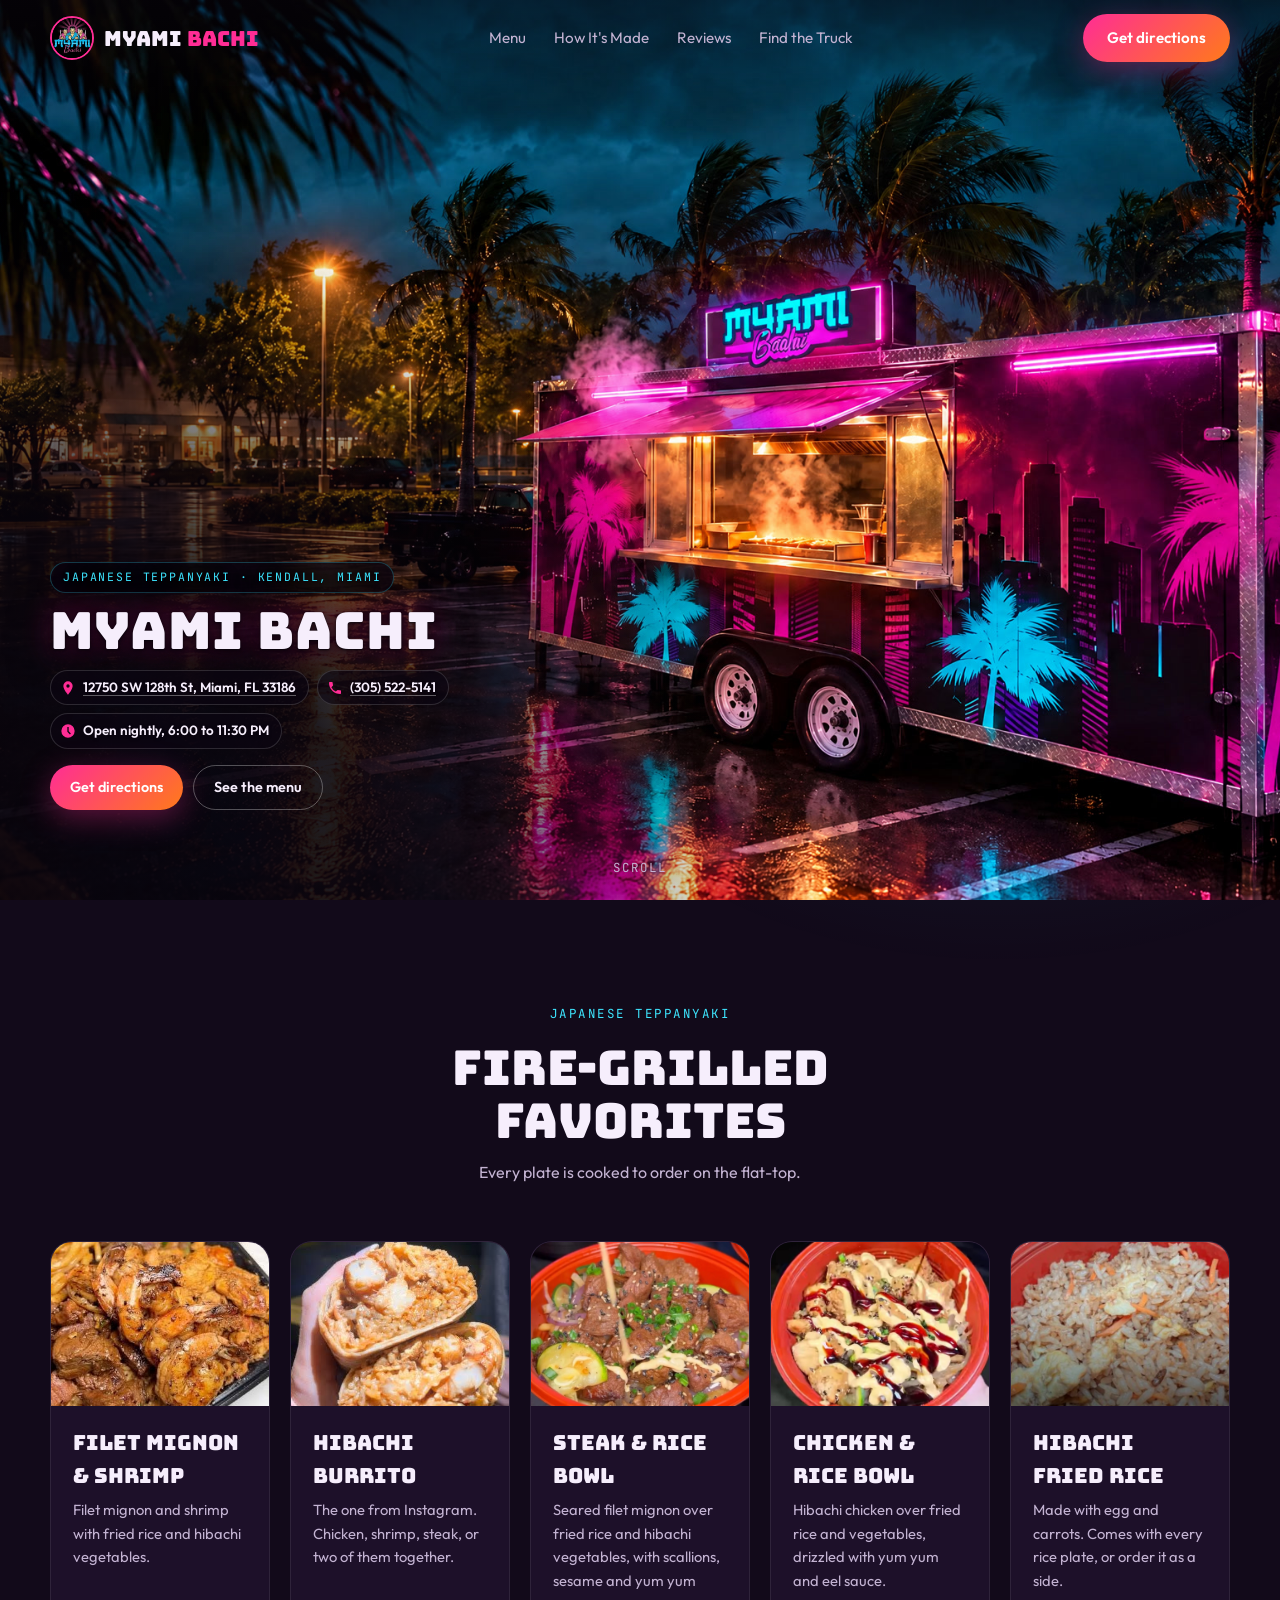
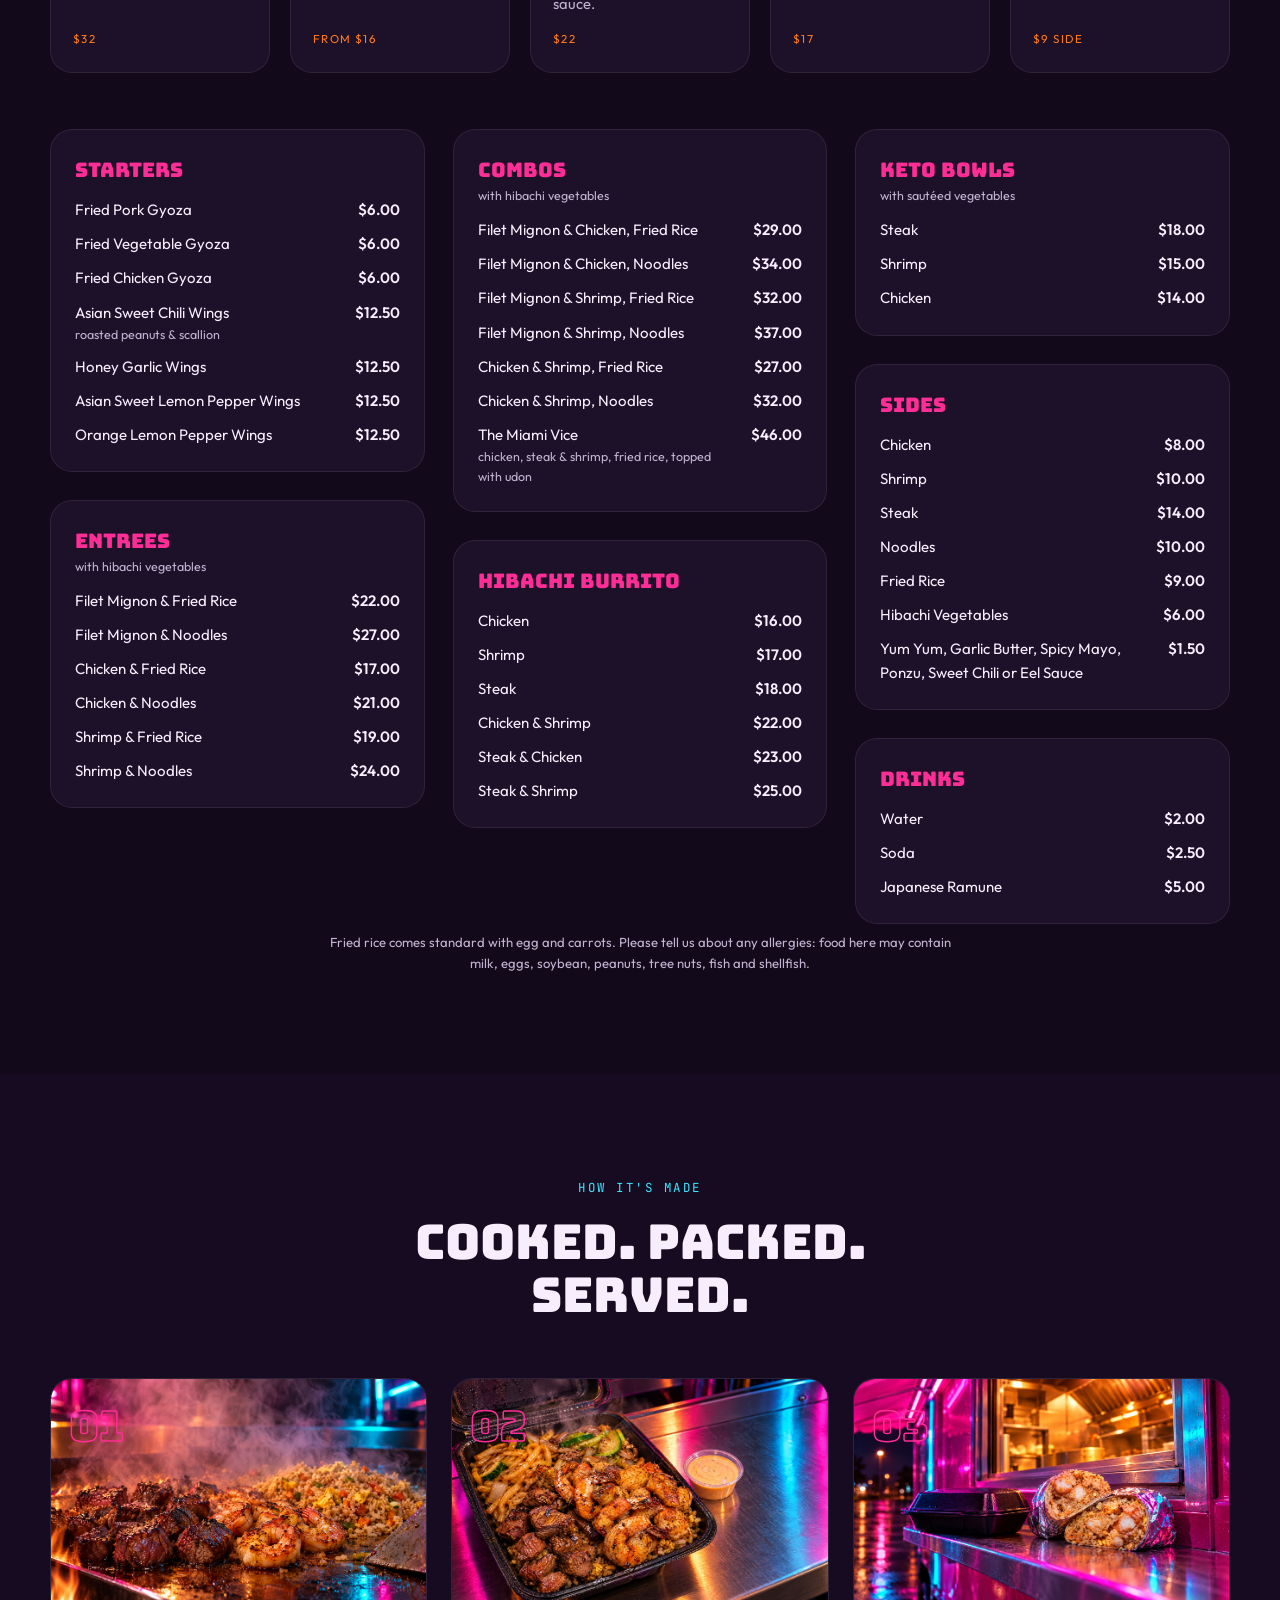
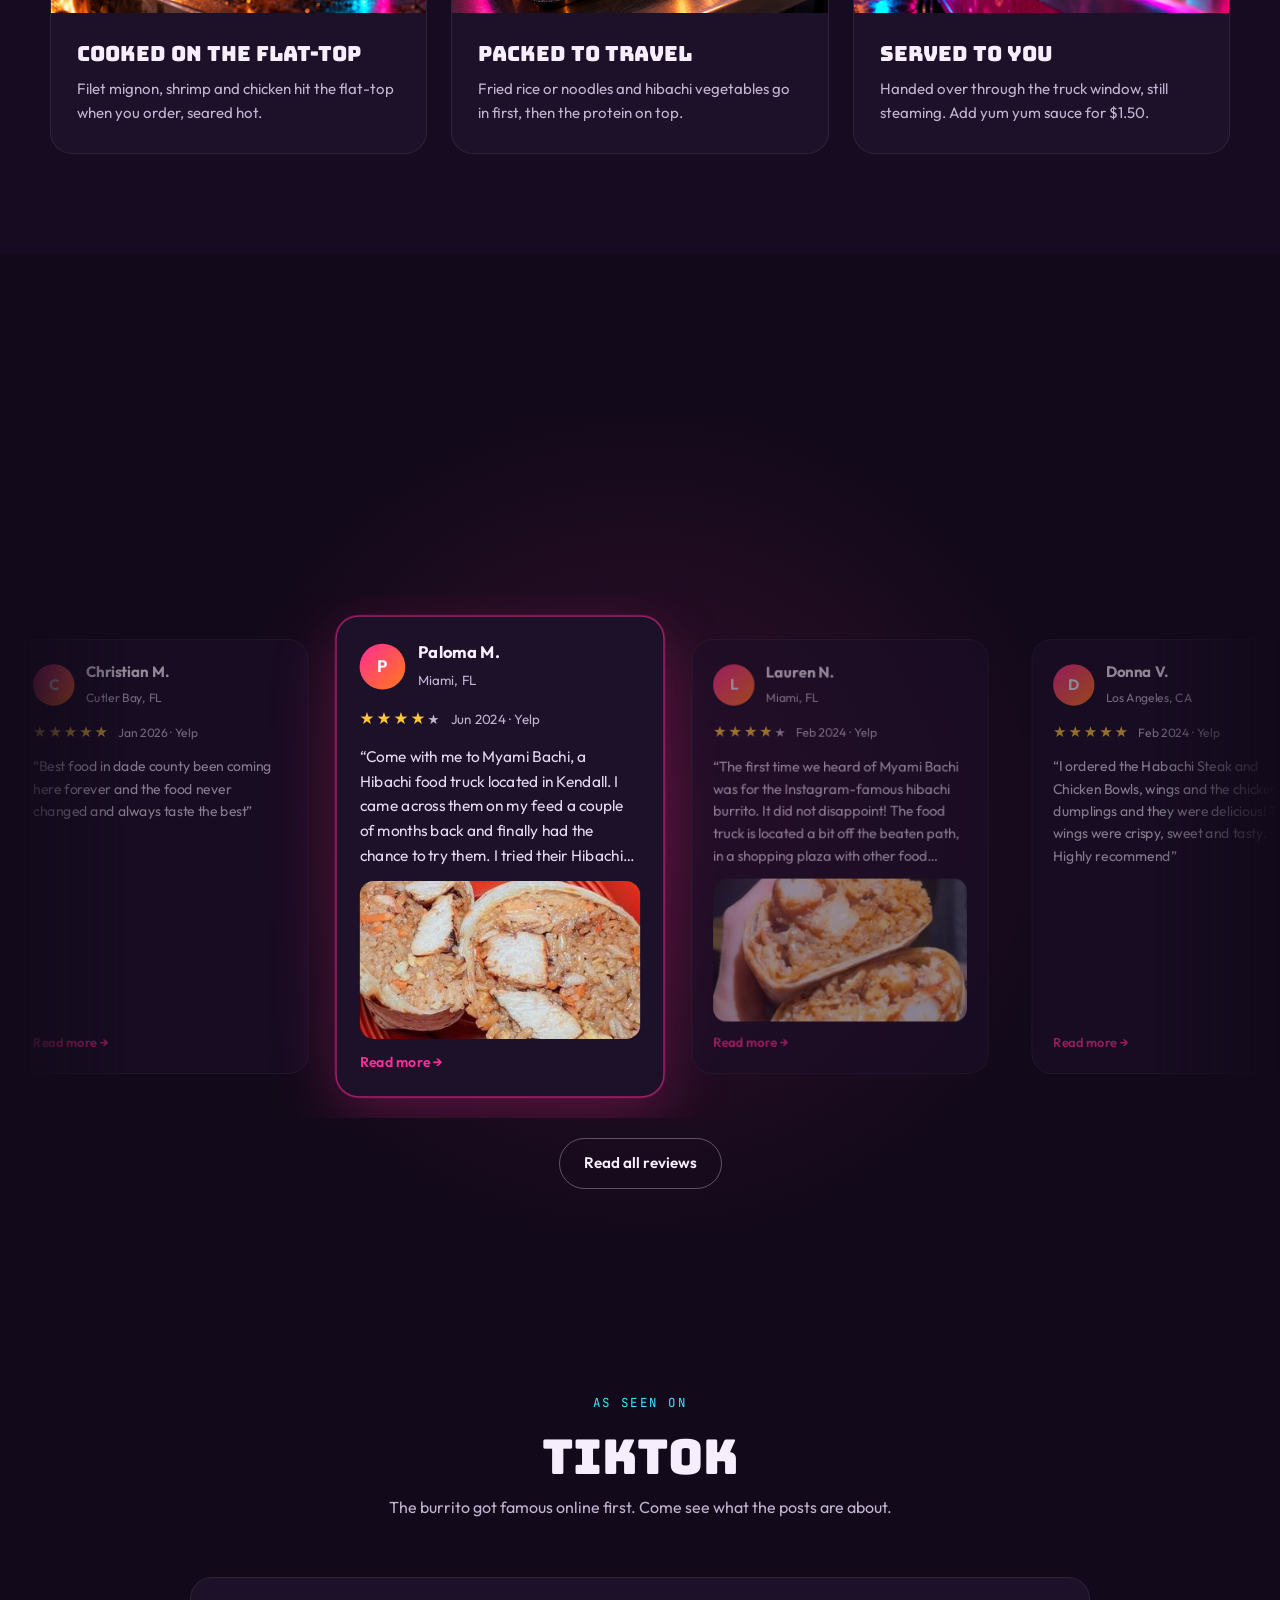
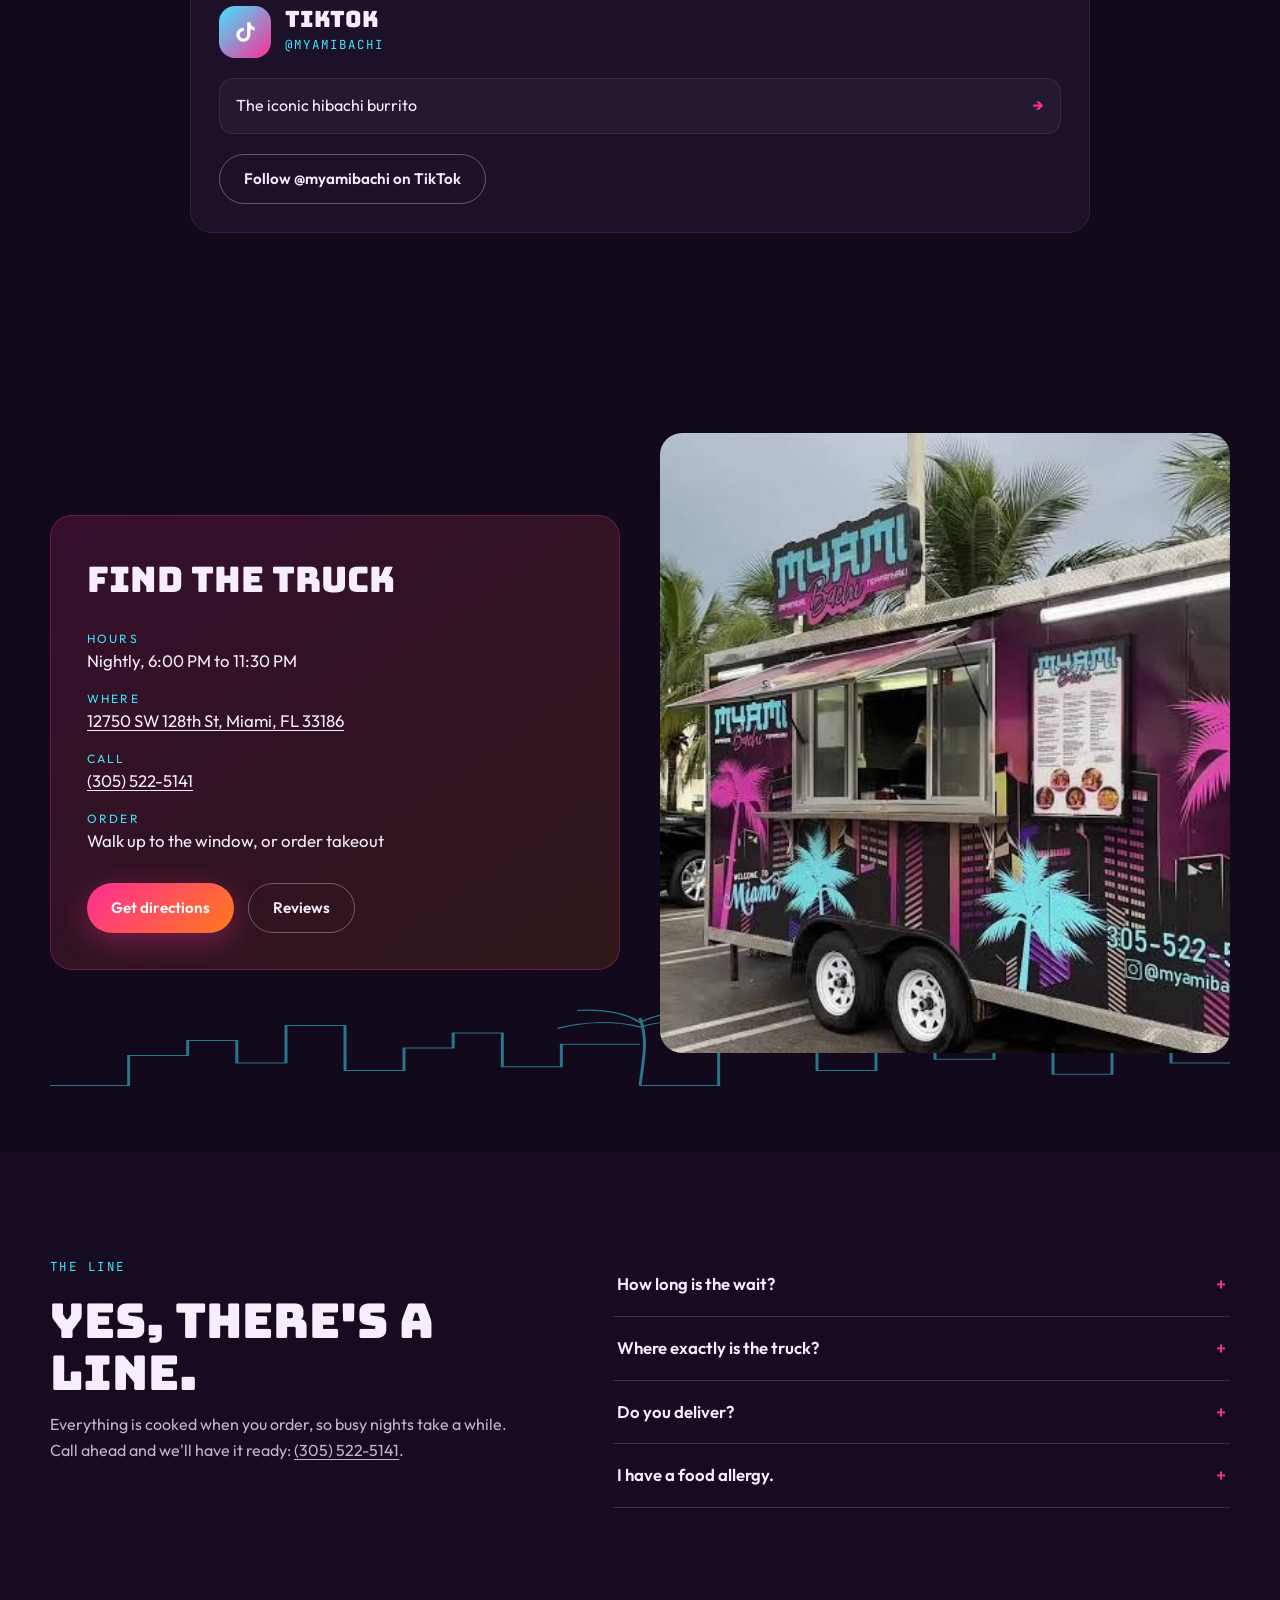
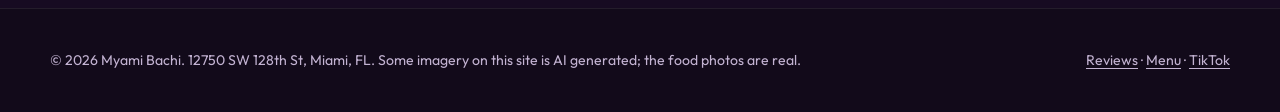
==== index.html @ 0a6feffd "Shrink and tuck the hero text so the video shows Desktop: smaller name, contact pills and buttons in" ====
<!DOCTYPE html>
<html lang="en">
<head>
  <meta charset="UTF-8">
  <meta name="viewport" content="width=device-width, initial-scale=1.0">
  <title>Myami Bachi (Myamibachi) | Hibachi Food Truck, Miami</title>
  <meta name="description" content="Myami Bachi (Myamibachi): Japanese teppanyaki food truck at 12750 SW 128th St, Miami. Fire-grilled hibachi steak, shrimp, chicken, fried rice and hibachi burritos from a Miami food truck.">
  <link rel="icon" href="assets/img/logo.png">
  <meta name="theme-color" content="#120a1a">
  <!-- DEPLOY STEP: patch og:url and og:image with the live absolute URL -->
  <meta property="og:title" content="Myami Bachi | Hibachi food truck in Kendall, Miami">
  <meta property="og:description" content="Filet mignon, shrimp and the hibachi burrito. 12750 SW 128th St, Miami. Open nightly, 6 to 11:30.">
  <meta property="og:url" content="">
  <meta property="og:image" content="">
  <link rel="preconnect" href="https://fonts.googleapis.com">
  <link rel="preconnect" href="https://fonts.gstatic.com" crossorigin>
  <link href="https://fonts.googleapis.com/css2?family=Bungee&family=Pacifico&family=Outfit:wght@400;600&family=JetBrains+Mono:wght@500&display=swap" rel="stylesheet">
  <link rel="stylesheet" href="css/styles.css">
</head>
<body>
  <div class="env" aria-hidden="true"></div>

  <nav class="nav" aria-label="Main">
    <div class="wrap">
      <a href="index.html" class="brand"><img src="assets/img/logo.png" alt="Myami Bachi logo"><span>Myami <b>Bachi</b></span></a>
      <ul class="nav-links">
        <li><a href="#menu">Menu</a></li>
        <li><a href="#process">How It's Made</a></li>
        <li><a href="#reviews">Reviews</a></li>
        <li><a href="#visit">Find the Truck</a></li>
      </ul>
      <a href="https://www.google.com/maps/dir/?api=1&amp;destination=12750+SW+128th+St+Miami+FL+33186" target="_blank" rel="noopener" class="btn btn-hot">Get directions</a>
      <button class="menu-toggle" aria-label="Open menu">&#9776;</button>
    </div>
  </nav>

  <a class="skip" href="#main">Skip to content</a>

  <!-- HERO: the Higgsfield film loops behind the headline (assets/video/hero-loop.mp4). -->
  <header class="hero-video" id="top" aria-label="Myami Bachi">
    <video class="hero-bg" id="heroVideo" autoplay muted loop playsinline preload="auto"
           poster="assets/img/hero-poster.jpg" aria-hidden="true" tabindex="-1">
      <source src="assets/video/hero-loop.mp4" type="video/mp4">
    </video>
    <div class="hero-shade" aria-hidden="true"></div>
    <div class="hero-copy wrap">
      <p class="kicker mono">Japanese teppanyaki &middot; Kendall, Miami</p>
      <h1>MYAMI BACHI</h1>
      <ul class="hero-info">
        <li>
          <svg viewBox="0 0 24 24" aria-hidden="true"><path d="M12 2a7 7 0 0 0-7 7c0 5.2 7 13 7 13s7-7.8 7-13a7 7 0 0 0-7-7zm0 9.5A2.5 2.5 0 1 1 12 6.5a2.5 2.5 0 0 1 0 5z" fill="currentColor"/></svg>
          <a href="https://www.google.com/maps/search/?api=1&amp;query=12750+SW+128th+St+Miami+FL+33186" target="_blank" rel="noopener">12750 SW 128th St, Miami, FL 33186</a>
        </li>
        <li>
          <svg viewBox="0 0 24 24" aria-hidden="true"><path d="M6.6 10.8a15.1 15.1 0 0 0 6.6 6.6l2.2-2.2a1 1 0 0 1 1-.25 11.4 11.4 0 0 0 3.6.57 1 1 0 0 1 1 1V20a1 1 0 0 1-1 1A17 17 0 0 1 3 4a1 1 0 0 1 1-1h3.5a1 1 0 0 1 1 1c0 1.25.2 2.45.57 3.6a1 1 0 0 1-.25 1z" fill="currentColor"/></svg>
          <a href="tel:+13055225141">(305) 522-5141</a>
        </li>
        <li>
          <svg viewBox="0 0 24 24" aria-hidden="true"><path d="M12 2a10 10 0 1 0 0 20 10 10 0 0 0 0-20zm1 10.4 3.3 3.3-1.4 1.4-3.9-3.9V6h2z" fill="currentColor"/></svg>
          <span>Open nightly, 6:00 to 11:30 PM</span>
        </li>
      </ul>
      <div class="cta-row">
        <a class="btn btn-hot" href="https://www.google.com/maps/dir/?api=1&amp;destination=12750+SW+128th+St+Miami+FL+33186" target="_blank" rel="noopener">Get directions</a>
        <a class="btn btn-ghost" href="#menu">See the menu</a>
      </div>
    </div>
    <a class="scroll-cue mono" href="#menu" aria-label="Scroll to the menu">Scroll</a>
  </header>

  <main id="main" tabindex="-1">
  <section id="menu">
    <div class="wrap">
      <div class="section-head reveal">
        <span class="eyebrow">Japanese teppanyaki</span>
        <h2>Fire-grilled favorites</h2>
        <p>Every plate is cooked to order on the flat-top.</p>
      </div>
      <div class="menu-grid">
        <article class="dish reveal">
          <div class="media"><img src="assets/img/combo-steak-shrimp.jpg" alt="Filet mignon and shrimp hibachi combo"></div>
          <div class="dish-body">
            <h3>Filet Mignon &amp; Shrimp</h3>
            <p>Filet mignon and shrimp with fried rice and hibachi vegetables.</p>
            <span class="tag">$32</span>
          </div>
        </article>
        <article class="dish reveal">
          <div class="media"><img src="assets/img/hibachi-burrito.jpg" alt="Shrimp hibachi burrito cut in half"></div>
          <div class="dish-body">
            <h3>Hibachi Burrito</h3>
            <p>The one from Instagram. Chicken, shrimp, steak, or two of them together.</p>
            <span class="tag">From $16</span>
          </div>
        </article>
        <article class="dish reveal">
          <div class="media"><img src="assets/img/steak-rice-bowl.jpg" alt="Steak and rice bowl with zucchini, onion, scallions, sesame and yum yum sauce"></div>
          <div class="dish-body">
            <h3>Steak &amp; Rice Bowl</h3>
            <p>Seared filet mignon over fried rice and hibachi vegetables, with scallions, sesame and yum yum sauce.</p>
            <span class="tag">$22</span>
          </div>
        </article>
        <article class="dish reveal">
          <div class="media"><img src="assets/img/chicken-rice-bowl.jpg" alt="Chicken and rice bowl drizzled with yum yum and eel sauce"></div>
          <div class="dish-body">
            <h3>Chicken &amp; Rice Bowl</h3>
            <p>Hibachi chicken over fried rice and vegetables, drizzled with yum yum and eel sauce.</p>
            <span class="tag">$17</span>
          </div>
        </article>
        <article class="dish reveal">
          <div class="media"><img src="assets/img/fried-rice.jpg" alt="Hibachi fried rice with egg and carrots"></div>
          <div class="dish-body">
            <h3>Hibachi Fried Rice</h3>
            <p>Made with egg and carrots. Comes with every rice plate, or order it as a side.</p>
            <span class="tag">$9 side</span>
          </div>
        </article>
      </div>

      <div class="menu-full reveal">
        <div class="menu-col">
          <h3>Starters</h3>
          <ul>
            <li><span>Fried Pork Gyoza</span><b>$6.00</b></li>
            <li><span>Fried Vegetable Gyoza</span><b>$6.00</b></li>
            <li><span>Fried Chicken Gyoza</span><b>$6.00</b></li>
            <li><span>Asian Sweet Chili Wings <small>roasted peanuts &amp; scallion</small></span><b>$12.50</b></li>
            <li><span>Honey Garlic Wings</span><b>$12.50</b></li>
            <li><span>Asian Sweet Lemon Pepper Wings</span><b>$12.50</b></li>
            <li><span>Orange Lemon Pepper Wings</span><b>$12.50</b></li>
          </ul>
        </div>
        <div class="menu-col">
          <h3>Entrees <small>with hibachi vegetables</small></h3>
          <ul>
            <li><span>Filet Mignon &amp; Fried Rice</span><b>$22.00</b></li>
            <li><span>Filet Mignon &amp; Noodles</span><b>$27.00</b></li>
            <li><span>Chicken &amp; Fried Rice</span><b>$17.00</b></li>
            <li><span>Chicken &amp; Noodles</span><b>$21.00</b></li>
            <li><span>Shrimp &amp; Fried Rice</span><b>$19.00</b></li>
            <li><span>Shrimp &amp; Noodles</span><b>$24.00</b></li>
          </ul>
        </div>
        <div class="menu-col">
          <h3>Combos <small>with hibachi vegetables</small></h3>
          <ul>
            <li><span>Filet Mignon &amp; Chicken, Fried Rice</span><b>$29.00</b></li>
            <li><span>Filet Mignon &amp; Chicken, Noodles</span><b>$34.00</b></li>
            <li><span>Filet Mignon &amp; Shrimp, Fried Rice</span><b>$32.00</b></li>
            <li><span>Filet Mignon &amp; Shrimp, Noodles</span><b>$37.00</b></li>
            <li><span>Chicken &amp; Shrimp, Fried Rice</span><b>$27.00</b></li>
            <li><span>Chicken &amp; Shrimp, Noodles</span><b>$32.00</b></li>
            <li><span>The Miami Vice <small>chicken, steak &amp; shrimp, fried rice, topped with udon</small></span><b>$46.00</b></li>
          </ul>
        </div>
        <div class="menu-col">
          <h3>Hibachi Burrito</h3>
          <ul>
            <li><span>Chicken</span><b>$16.00</b></li>
            <li><span>Shrimp</span><b>$17.00</b></li>
            <li><span>Steak</span><b>$18.00</b></li>
            <li><span>Chicken &amp; Shrimp</span><b>$22.00</b></li>
            <li><span>Steak &amp; Chicken</span><b>$23.00</b></li>
            <li><span>Steak &amp; Shrimp</span><b>$25.00</b></li>
          </ul>
        </div>
        <div class="menu-col">
          <h3>Keto Bowls <small>with sautéed vegetables</small></h3>
          <ul>
            <li><span>Steak</span><b>$18.00</b></li>
            <li><span>Shrimp</span><b>$15.00</b></li>
            <li><span>Chicken</span><b>$14.00</b></li>
          </ul>
        </div>
        <div class="menu-col">
          <h3>Sides</h3>
          <ul>
            <li><span>Chicken</span><b>$8.00</b></li>
            <li><span>Shrimp</span><b>$10.00</b></li>
            <li><span>Steak</span><b>$14.00</b></li>
            <li><span>Noodles</span><b>$10.00</b></li>
            <li><span>Fried Rice</span><b>$9.00</b></li>
            <li><span>Hibachi Vegetables</span><b>$6.00</b></li>
            <li><span>Yum Yum, Garlic Butter, Spicy Mayo, Ponzu, Sweet Chili or Eel Sauce</span><b>$1.50</b></li>
          </ul>
        </div>
        <div class="menu-col">
          <h3>Drinks</h3>
          <ul>
            <li><span>Water</span><b>$2.00</b></li>
            <li><span>Soda</span><b>$2.50</b></li>
            <li><span>Japanese Ramune</span><b>$5.00</b></li>
          </ul>
        </div>
      </div>
      <p class="menu-note">Fried rice comes standard with egg and carrots. Please tell us about any allergies: food here may contain milk, eggs, soybean, peanuts, tree nuts, fish and shellfish.</p>
    </div>
  </section>

  <section id="process" class="process">
    <div class="wrap">
      <div class="section-head reveal">
        <span class="eyebrow">How it's made</span>
        <h2>Cooked. Packed. Served.</h2>
      </div>
      <div class="steps">
        <figure class="step reveal">
          <div class="media"><img src="assets/img/step-cooked.jpg" data-alt="assets/img/steak-noodles.jpg" onerror="var a=this.dataset.alt.split('|'),n=a.shift();this.dataset.alt=a.join('|');if(n)this.src=n;else this.onerror=null" alt="Filet mignon, shrimp and fried rice searing on the flat-top" loading="lazy"></div>
          <figcaption><h3>Cooked on the flat-top</h3><p>Filet mignon, shrimp and chicken hit the flat-top when you order, seared hot.</p></figcaption>
        </figure>
        <figure class="step reveal">
          <div class="media"><img src="assets/img/step-packed.jpg" data-alt="assets/img/combo-steak-shrimp.jpg" onerror="var a=this.dataset.alt.split('|'),n=a.shift();this.dataset.alt=a.join('|');if(n)this.src=n;else this.onerror=null" alt="A takeout box of fried rice, noodles, filet mignon and shrimp with yum yum sauce" loading="lazy"></div>
          <figcaption><h3>Packed to travel</h3><p>Fried rice or noodles and hibachi vegetables go in first, then the protein on top.</p></figcaption>
        </figure>
        <figure class="step reveal">
          <div class="media"><img src="assets/img/step-served.jpg" data-alt="assets/img/hibachi-burrito.jpg" onerror="var a=this.dataset.alt.split('|'),n=a.shift();this.dataset.alt=a.join('|');if(n)this.src=n;else this.onerror=null" alt="A hibachi burrito and a takeout box waiting on the truck's window ledge" loading="lazy"></div>
          <figcaption><h3>Served to you</h3><p>Handed over through the truck window, still steaming. Add yum yum sauce for $1.50.</p></figcaption>
        </figure>
      </div>
    </div>
  </section>

  <section id="reviews" class="reviews-strip">
    <div class="wrap">
      <div class="section-head reveal">
        <span class="eyebrow">Reviews</span>
        <h2>Miami keeps coming back</h2>
        <p>Real reviews from real customers. Tap a review to stop on it. Tap it again to keep scrolling.</p>
      </div>
    </div>
    <div class="marquee" id="marquee" aria-label="Customer reviews">
      <div class="marquee-track" id="marqueeTrack"></div>
    </div>

    <div class="wrap">
      <details class="all-reviews" id="allReviews">
        <summary class="btn btn-ghost"><span class="when-closed">Read all reviews</span><span class="when-open">Hide reviews</span></summary>
        <div class="all-reviews-body">
          <div class="summary">
            <div class="score">
              <b id="avg">&ndash;</b>
              <div class="stars" id="avgStars"></div>
              <small id="count"></small>
            </div>
            <div class="bars" id="bars"></div>
            <a href="https://www.yelp.com/writeareview/biz/myami-bachi-miami" target="_blank" rel="noopener" class="btn btn-hot">Write a review</a>
          </div>
          <div class="filters" id="filters">
            <button class="chip on" data-f="all">All</button>
            <button class="chip" data-f="5">5 stars</button>
            <button class="chip" data-f="4">4 stars</button>
            <button class="chip" data-f="low">3 and under</button>
            <button class="chip" data-f="photos">With photos</button>
          </div>
          <div class="review-list" id="reviewList"></div>
        </div>
      </details>
    </div>
  </section>

  <section id="seen-on" class="seen-on" hidden>
    <div class="wrap">
      <div class="section-head reveal">
        <span class="eyebrow">As seen on</span>
        <h2>TikTok <span class="amp">&amp;</span> Instagram</h2>
        <p>The burrito got famous online first. Come see what the posts are about.</p>
      </div>
      <div class="social-grid" id="socialGrid"></div>
    </div>
  </section>

  <section id="visit">
    <div class="wrap visit">
      <div class="visit-card reveal">
        <h2>Find the truck</h2>
        <dl>
          <div><dt>Hours</dt><dd>Nightly, 6:00 PM to 11:30 PM</dd></div>
          <div><dt>Where</dt><dd><a class="addr" href="https://www.google.com/maps/search/?api=1&amp;query=12750+SW+128th+St+Miami+FL+33186" target="_blank" rel="noopener">12750 SW 128th St, Miami, FL 33186</a></dd></div>
          <div><dt>Call</dt><dd><a class="addr" href="tel:+13055225141">(305) 522-5141</a></dd></div>
          <div><dt>Order</dt><dd>Walk up to the window, or order takeout</dd></div>
        </dl>
        <div class="hero-ctas" style="margin-top:28px">
          <a href="https://www.google.com/maps/dir/?api=1&amp;destination=12750+SW+128th+St+Miami+FL+33186" target="_blank" rel="noopener" class="btn btn-hot">Get directions</a>
          <a href="#reviews" class="btn btn-ghost">Reviews</a>
        </div>
      </div>
      <svg class="skyline" id="skyline" viewBox="0 0 600 120" preserveAspectRatio="none" aria-hidden="true">
        <path d="M0 110 H40 V70 H70 V50 H95 V80 H120 V30 H150 V90 H180 V60 H205 V40 H230 V85 H260 V55 H300 M300 110 C302 70 304 50 300 20 M300 32 C285 22 270 26 258 34 M300 32 C315 20 332 24 342 34 M300 26 C292 12 280 8 268 10 M300 26 C310 12 324 10 334 14 M300 110 H340 V65 H365 V45 H390 V90 H420 V35 H450 V75 H480 V50 H510 V95 H540 V60 H570 V80 H600" />
      </svg>
      <img class="reveal truck-photo" src="assets/img/truck.jpg" alt="The Myami Bachi food truck, wrapped in purple with neon palm trees">
    </div>
  </section>

  <section id="wait" class="wait">
    <div class="wrap wait-grid">
      <div class="wait-head reveal">
        <span class="eyebrow">The line</span>
        <h2>Yes, there's a line.</h2>
        <p>Everything is cooked when you order, so busy nights take a while. Call ahead and we'll have it ready: <a class="addr" href="tel:+13055225141">(305) 522-5141</a>.</p>
      </div>
      <div class="faq reveal">
        <details><summary>How long is the wait?</summary><p>On a quiet night, a few minutes. On a busy weekend it can be 30 to 40 minutes, so calling ahead helps.</p></details>
        <details><summary>Where exactly is the truck?</summary><p>12750 SW 128th St in Kendall, in the shopping plaza lot with the other food trucks. Look for the purple truck with neon palm trees.</p></details>
        <details><summary>Do you deliver?</summary><p>Not yet. Walk up to the window or call ahead for takeout.</p></details>
        <details><summary>I have a food allergy.</summary><p>Tell us when you order. Our food may contain milk, eggs, soybean, peanuts, tree nuts, fish and shellfish.</p></details>
      </div>
    </div>
  </section>

  </main>

  <footer>
    <div class="wrap">
      <span>&copy; <span id="year"></span> Myami Bachi. 12750 SW 128th St, Miami, FL. Some imagery on this site is AI generated; the food photos are real.</span>
      <span class="foot-links"><a href="#reviews">Reviews</a> &middot; <a href="#menu">Menu</a><span id="footSocial"></span></span>
    </div>
  </footer>

  <script src="js/reviews-data.js"></script>
  <script src="js/social-data.js"></script>
  <script src="js/reviews.js"></script>
  <script src="js/main.js"></script>
  <script src="js/hero.js"></script>
</body>
</html>
---- css/styles.css ----
:root {
  --night: #120a1a;
  --night-2: #170b22;
  --panel: #1d1029;
  --line: rgba(255, 255, 255, 0.08);
  --text: #f6eefc;
  --muted: #c3b3d2;
  --pink: #ff2d95;
  --cyan: #3ee6ff;
  --flame: #ff7a1a;
  --gold: #ffc53d;
  --radius: 22px;
  --text-2: #c3b3d2;
  --display: "Bungee", "Arial Black", sans-serif;
  --script: "Pacifico", cursive;
  --body: "Outfit", system-ui, sans-serif;
  --mono: "JetBrains Mono", ui-monospace, monospace;
  --ease-out: cubic-bezier(.22, 1, .36, 1);
  --ease-in-out: cubic-bezier(.65, 0, .35, 1);
  --tshadow: 0 1px 2px rgba(8,4,12,.95), 0 3px 12px rgba(8,4,12,.78), 0 10px 44px rgba(8,4,12,.8);
}

* { box-sizing: border-box; margin: 0; padding: 0; }
html { scroll-behavior: smooth; }
body {
  background: var(--night);
  color: var(--text);
  font-family: var(--body);
  line-height: 1.6;
  overflow-x: hidden; overflow-x: clip;
}
html { overflow-x: hidden; overflow-x: clip; }
:focus-visible { outline: 2px solid var(--pink); outline-offset: 3px; border-radius: 6px; }
@media (pointer: coarse) { .btn { min-height: 44px; display: inline-flex; align-items: center; justify-content: center; } }
img { display: block; max-width: 100%; }
a { color: inherit; text-decoration: none; }

.wrap { width: min(1180px, 100% - 32px); margin-inline: auto; }

/* ---------- Nav ---------- */
.nav {
  position: fixed; inset: 0 0 auto; z-index: 50;
  padding: 14px 0;
  transition: background .3s, backdrop-filter .3s;
}
.nav.scrolled { background: rgba(12, 6, 18, .78); backdrop-filter: blur(14px); border-bottom: 1px solid var(--line); }
.nav .wrap { display: flex; align-items: center; justify-content: space-between; gap: 16px; }
.brand { display: flex; align-items: center; gap: 10px; font-family: var(--display); font-size: 1.3rem; }
.brand img { width: 44px; height: 44px; border-radius: 50%; border: 2px solid var(--pink); }
.brand span b { color: var(--pink); font-weight: 400; }
.nav-links { display: flex; gap: 28px; list-style: none; font-size: .95rem; }
.nav-links a { color: var(--muted); transition: color .2s; }
.nav-links a:hover, .nav-links a.active { color: var(--text); }
.btn {
  display: inline-flex; align-items: center; gap: 8px;
  padding: 12px 24px; border-radius: 999px;
  font-weight: 600; font-size: .95rem; cursor: pointer; border: 0;
  transition: transform .2s, box-shadow .2s;
}
.btn-hot { background: linear-gradient(135deg, var(--pink), var(--flame)); color: #fff; box-shadow: 0 8px 30px rgba(255, 45, 149, .35); }
.btn-hot:hover { transform: translateY(-2px); box-shadow: 0 12px 38px rgba(255, 45, 149, .5); }
.btn-ghost { border: 1.5px solid rgba(255,255,255,.3); color: var(--text); background: transparent; }
.btn-ghost:hover { border-color: var(--cyan); color: var(--cyan); }
.menu-toggle { display: none; background: none; border: 0; color: var(--text); font-size: 1.6rem; cursor: pointer; }

/* ---------- Hero: scroll-scrubbed film in the 3D neon frame ---------- */
.skip { position: absolute; left: -9999px; top: 8px; z-index: 100; padding: 10px 16px; background: var(--pink); color: #fff; border-radius: 10px; }
.skip:focus { left: 16px; }
.sr-only { position: absolute; width: 1px; height: 1px; overflow: hidden; clip: rect(0 0 0 0); white-space: nowrap; }
.mono { font-family: var(--mono); font-size: .78rem; letter-spacing: .16em; text-transform: uppercase; }

.hero-video {
  position: relative; min-height: 100vh; min-height: 100svh;
  display: flex; align-items: flex-end; overflow: hidden;
  padding: 120px 0 clamp(64px, 10vh, 110px);
  background: var(--night) url('../assets/img/hero-poster.jpg') center / cover no-repeat;
}
.hero-bg { position: absolute; inset: 0; width: 100%; height: 100%; object-fit: cover; }
.hero-video.no-video .hero-bg { display: none; }
.hero-shade { /* darkens only the bottom-left corner behind the text, plus a strip under the nav */
  position: absolute; inset: 0; pointer-events: none;
  background:
    radial-gradient(ellipse 60% 80% at 0% 100%, rgba(8,4,12,.95) 0%, rgba(8,4,12,.9) 48%, rgba(8,4,12,0) 100%),
    linear-gradient(180deg, rgba(8,4,12,.55) 0%, rgba(8,4,12,0) 16%);
}
.hero-copy { position: relative; z-index: 2; text-shadow: var(--tshadow); max-width: 560px; margin-left: max(16px, calc((100% - 1180px) / 2)); margin-right: 16px; width: auto; }
.hero-copy .kicker { display: inline-block; color: var(--cyan); margin-bottom: 12px; font-size: .72rem; padding: 5px 12px; border-radius: 999px; background: rgba(12,6,18,.72); border: 1px solid rgba(62,230,255,.25); backdrop-filter: blur(10px); }
.hero-copy h1 { font-family: var(--display); font-weight: 400; font-size: clamp(2.2rem, 4vw, 3.6rem); line-height: 1; letter-spacing: .02em; text-shadow: var(--tshadow), 0 0 32px rgba(255,45,149,.45); }
.hero-info { list-style: none; display: flex; flex-wrap: wrap; gap: 8px; margin-top: 14px; }
.hero-info li {
  display: inline-flex; align-items: center; gap: 7px; padding: 6px 12px 6px 9px; border-radius: 999px;
  background: rgba(12,6,18,.62); border: 1px solid rgba(255,255,255,.14); backdrop-filter: blur(10px);
  font-weight: 600; font-size: .84rem; text-shadow: 0 1px 3px rgba(8,4,12,.85);
}
.hero-info svg { width: 16px; height: 16px; color: var(--pink); flex: none; }
.hero-info a { text-decoration: underline; text-decoration-color: rgba(255,255,255,.35); text-underline-offset: 3px; transition: color .25s var(--ease-out), text-decoration-color .25s var(--ease-out); }
.hero-info a:hover { color: var(--cyan); text-decoration-color: var(--cyan); }
.hero-copy .cta-row { margin-top: 16px; gap: 10px; }
.hero-copy .cta-row .btn { padding: 10px 20px; font-size: .9rem; }
.hero-copy .btn { text-shadow: none; }
.cta-row { display: flex; gap: 14px; flex-wrap: wrap; margin-top: 26px; }
.hero-copy > * { animation: heroIn .9s var(--ease-out) both; }
.hero-copy > :nth-child(2) { animation-delay: .1s; }
.hero-copy > :nth-child(3) { animation-delay: .22s; }
.hero-copy > :nth-child(4) { animation-delay: .34s; }
.hero-copy > :nth-child(5) { animation-delay: .46s; }
@keyframes heroIn { from { opacity: 0; transform: translateY(18px); } }
.scroll-cue { position: absolute; left: 50%; bottom: 22px; translate: -50% 0; color: var(--text-2); z-index: 2; animation: cue 2.4s var(--ease-in-out) -1.2s infinite; }
@keyframes cue { 50% { transform: translateY(6px); opacity: .5; } }
@media (max-width: 720px) {
  /* Phones: the video plays uncovered on top, the text sits below it */
  .hero-video { display: block; min-height: 0; padding: 0; background: var(--night); }
  .hero-bg { position: relative; height: 60svh; min-height: 340px; }
  .hero-shade { bottom: auto; height: 60svh; min-height: 340px; background: linear-gradient(180deg, rgba(8,4,12,.6) 0%, rgba(8,4,12,0) 22%), linear-gradient(0deg, var(--night) 0%, rgba(18,10,26,0) 22%); }
  .hero-copy { margin: -12px 16px 0; padding-bottom: 44px; max-width: none; }
  .scroll-cue { display: none; }
}
@media (max-height: 560px) { .scroll-cue { display: none; } }

/* One environment behind everything: a slow plum-to-pink glow */
.env { position: fixed; inset: -20%; z-index: -1; pointer-events: none;
  background: radial-gradient(40% 35% at 30% 30%, rgba(255,45,149,.10), transparent 70%), radial-gradient(35% 30% at 70% 70%, rgba(62,230,255,.07), transparent 70%);
  animation: envdrift 70s linear -20s infinite alternate; }
@keyframes envdrift { to { transform: translate3d(6%, -4%, 0) rotate(8deg); } }
body.paused *, body.paused *::before, body.paused *::after { animation-play-state: paused !important; }

/* ---------- Sections ---------- */
.eyebrow { display: inline-block; font-family: var(--mono); font-size: .78rem; letter-spacing: .2em; text-transform: uppercase; color: var(--cyan); margin-bottom: 18px; }
.hero-ctas { display: flex; flex-wrap: wrap; gap: 14px; }
section { padding: 100px 0; }
.section-head { text-align: center; max-width: 640px; margin: 0 auto 56px; }
.section-head h2 { font-family: var(--display); font-weight: 400; font-size: clamp(2rem, 4vw, 3rem); line-height: 1.1; }
.section-head p { color: var(--muted); margin-top: 12px; }

.menu-grid { display: grid; grid-template-columns: repeat(auto-fit, minmax(200px, 1fr)); gap: 20px; }
.dish {
  background: var(--panel); border: 1px solid var(--line); border-radius: var(--radius); overflow: hidden;
  transition: transform .3s, border-color .3s;
}
.dish img { width: 100%; aspect-ratio: 4 / 3; object-fit: cover; }
.dish { display: flex; flex-direction: column; }
.dish-body { padding: 20px 22px 24px; flex: 1; display: flex; flex-direction: column; }
.dish-body .tag { margin-top: auto; padding-top: 14px; }
@media (max-width: 1180px) and (min-width: 721px) { .menu-grid { grid-template-columns: repeat(3, 1fr); } }
.dish h3 { font-family: var(--display); font-weight: 400; font-size: 1.3rem; }
.dish p { color: var(--muted); font-size: .92rem; margin-top: 6px; }
.tag { display: inline-block; margin-top: 14px; font-size: .72rem; letter-spacing: .12em; text-transform: uppercase; color: var(--flame); }

.menu-full {
  margin-top: 56px; columns: 3 300px; column-gap: 28px;
}
.menu-col { break-inside: avoid; margin-bottom: 28px; padding: 24px; border-radius: var(--radius); background: var(--panel); border: 1px solid var(--line); }
.menu-col h3 { font-family: var(--display); font-weight: 400; font-size: 1.25rem; color: var(--pink); margin-bottom: 12px; }
.menu-col h3 small, .menu-col li small { display: block; font-family: var(--body); font-size: .78rem; color: var(--muted); }
.menu-col ul { list-style: none; display: grid; gap: 10px; }
.menu-col li { display: flex; justify-content: space-between; align-items: baseline; gap: 16px; font-size: .94rem; }
.menu-col li b { color: var(--text); font-weight: 600; white-space: nowrap; }
.menu-note { color: var(--muted); font-size: .82rem; text-align: center; max-width: 70ch; margin: 8px auto 0; }
.addr { text-decoration: underline; text-underline-offset: 3px; }
.visit img.truck-photo { position: relative; z-index: 1; aspect-ratio: 3 / 4; max-height: 620px; object-position: center 40%; }

.process { background: var(--night-2); }
.steps { display: grid; grid-template-columns: repeat(3, 1fr); gap: 24px; counter-reset: step; }
.step { position: relative; margin: 0; border-radius: var(--radius); background: var(--panel); border: 1px solid var(--line); overflow: hidden; }
.step img { width: 100%; aspect-ratio: 16 / 10; object-fit: cover; }
.step figcaption { padding: 24px 26px 28px; }
.step::before {
  counter-increment: step; content: "0" counter(step);
  font-family: var(--display); font-size: 2.6rem; color: transparent;
  -webkit-text-stroke: 1.5px var(--pink); position: absolute; top: 14px; left: 18px; z-index: 1;
  text-shadow: none;
}
.step h3 { font-family: var(--display); font-weight: 400; font-size: 1.3rem; }
.step p { color: var(--muted); font-size: .94rem; margin-top: 6px; }

.visit { display: grid; grid-template-columns: 1fr 1fr; gap: 40px; align-items: center; }
.visit-card { padding: 36px; border-radius: var(--radius); background: linear-gradient(145deg, rgba(255,45,149,.15), rgba(255,122,26,.12)); border: 1px solid rgba(255,45,149,.3); }
.visit-card h2 { font-family: var(--display); font-weight: 400; font-size: 2.2rem; }
.visit-card dl { margin-top: 20px; display: grid; gap: 14px; }
.visit-card dt { font-size: .75rem; letter-spacing: .18em; text-transform: uppercase; color: var(--cyan); }
.visit-card dd { font-size: 1.05rem; }
.visit img { border-radius: var(--radius); aspect-ratio: 1; object-fit: cover; width: 100%; }

/* Reviews carousel */
.reviews-strip { overflow: hidden; background: radial-gradient(50% 60% at 50% 55%, rgba(255,45,149,.14), transparent 70%); }
.marquee {
  position: relative; padding: 30px 0;
  mask-image: linear-gradient(90deg, transparent, #000 10%, #000 90%, transparent);
}
.marquee-track { display: flex; gap: 24px; width: max-content; will-change: transform; }
.marquee.static { overflow-x: auto; mask-image: none; padding-inline: 16px; }
.mq-card {
  flex: 0 0 316px; display: flex; flex-direction: column; gap: 12px;
  padding: 22px; border-radius: var(--radius); background: var(--panel); border: 1px solid var(--line);
  opacity: .55; transform: scale(.94);
  transition: transform .6s ease, opacity .6s ease, border-color .6s ease, box-shadow .6s ease;
}
.mq-card.spot {
  opacity: 1; transform: scale(1.04); border-color: rgba(255,45,149,.6);
  box-shadow: 0 20px 60px rgba(255,45,149,.25), 0 0 0 1px rgba(255,45,149,.3);
}
.mq-card { cursor: pointer; }
.mq-card:focus-visible { outline: 2px solid var(--pink); outline-offset: 4px; }
.mq-card.selected {
  opacity: 1; transform: scale(1.07); border-color: rgba(255,45,149,.6);
  box-shadow: 0 20px 60px rgba(255,45,149,.25), 0 0 0 1px rgba(255,45,149,.3);
}
.marquee.has-selection .mq-card:not(.selected) { opacity: .4; }
.mq-top { display: flex; align-items: center; gap: 12px; }
.mq-top h3 { font-size: 1rem; }
.mq-top span, .mq-meta span:last-child { font-size: .8rem; color: var(--muted); }
.mq-meta .stars { font-size: 1rem; margin-right: 6px; }
.mq-text { color: #e4d8ee; font-size: .93rem; display: -webkit-box; -webkit-line-clamp: 5; -webkit-box-orient: vertical; overflow: hidden; }
.mq-empty { color: var(--muted); font-style: italic; }
.mq-card img { border-radius: 14px; aspect-ratio: 16 / 9; object-fit: cover; }
.mq-more { margin-top: auto; font-size: .85rem; color: var(--pink); font-weight: 600; }
.all-reviews { margin-top: 20px; scroll-margin-top: 90px; }
.all-reviews > summary { display: flex; width: fit-content; margin: 0 auto; list-style: none; }
.all-reviews > summary::-webkit-details-marker { display: none; }
.all-reviews[open] > summary { margin-bottom: 36px; }
.all-reviews .when-open, .all-reviews[open] .when-closed { display: none; }
.all-reviews[open] .when-open { display: inline; }
.all-reviews-body .filters { margin-top: 32px; }

.review-photos { display: grid; grid-template-columns: repeat(auto-fill, minmax(120px, 1fr)); gap: 8px; }
.review-photos img { aspect-ratio: 4 / 3; }
.review time { margin-left: 6px; }
.muted-note { color: var(--muted); font-style: italic; }
.muted-note a { color: var(--pink); font-style: normal; font-weight: 600; }

/* As seen on TikTok & Instagram */
.seen-on .amp { font-family: var(--script); color: var(--pink); font-size: .8em; padding: 0 .15em; }
.social-grid { display: grid; grid-template-columns: repeat(auto-fit, minmax(300px, 1fr)); gap: 24px; max-width: 900px; margin-inline: auto; }
.social-card { display: flex; flex-direction: column; gap: 20px; padding: 28px; border-radius: var(--radius); background: var(--panel); border: 1px solid var(--line); transition: border-color .4s var(--ease-out), transform .4s var(--ease-out); }
.social-card:hover { border-color: rgba(255,45,149,.5); transform: translateY(-4px); }
.social-card header { display: flex; align-items: center; gap: 14px; }
.social-card h3 { font-family: var(--display); font-weight: 400; font-size: 1.4rem; line-height: 1.1; }
.social-card .mono { color: var(--cyan); }
.social-icon { width: 52px; height: 52px; border-radius: 16px; display: grid; place-items: center; color: #fff; }
.social-icon svg { width: 26px; height: 26px; }
.tiktok .social-icon { background: linear-gradient(135deg, var(--cyan), var(--pink)); }
.instagram .social-icon { background: linear-gradient(135deg, var(--flame), var(--pink)); }
.social-posts { list-style: none; display: grid; gap: 10px; }
.social-post { display: flex; justify-content: space-between; align-items: baseline; gap: 12px; padding: 14px 16px; border-radius: 14px; background: rgba(255,255,255,.04); border: 1px solid var(--line); transition: border-color .3s var(--ease-out), background .3s var(--ease-out); }
.social-post:hover { border-color: var(--cyan); background: rgba(62,230,255,.06); }
.social-post b { color: var(--pink); }
.social-card .btn { align-self: flex-start; margin-top: auto; }
.foot-links a { text-decoration: underline; text-underline-offset: 3px; }

/* The line: FAQ */
.wait { background: var(--night-2); }
.wait-grid { display: grid; grid-template-columns: 1fr 1.2fr; gap: 48px; align-items: start; }
.wait-head h2 { font-family: var(--display); font-weight: 400; font-size: clamp(2rem, 4vw, 3rem); line-height: 1.08; }
.wait-head p { color: var(--muted); margin-top: 14px; max-width: 44ch; }
.faq details { border-bottom: 1px solid rgba(255,255,255,.14); padding: 18px 4px; }
.faq summary { cursor: pointer; font-weight: 600; font-size: 1.05rem; list-style: none; display: flex; justify-content: space-between; gap: 16px; }
.faq summary::-webkit-details-marker { display: none; }
.faq summary::after { content: "+"; color: var(--pink); font-family: var(--mono); transition: transform .3s var(--ease-out); }
.faq details[open] summary::after { transform: rotate(45deg); }
.faq details p { color: var(--muted); margin-top: 10px; max-width: 60ch; }

.visit { position: relative; }
.skyline { position: absolute; left: 0; right: 0; bottom: -40px; width: 100%; height: 90px; pointer-events: none; opacity: .5; }
.skyline path { fill: none; stroke: var(--cyan); stroke-width: 1.5; stroke-dasharray: var(--len, 2000); stroke-dashoffset: var(--len, 2000); transition: stroke-dashoffset 3.2s var(--ease-out); }
.skyline.drawn path { stroke-dashoffset: 0; }

/* Food pop: every showcased dish lifts, glows and zooms on hover, or when clicked/tapped (.popped) */
.media { overflow: hidden; }
.media img { transition: transform .6s var(--ease-out), filter .6s var(--ease-out); }
.menu-grid .dish, .steps .step {
  cursor: pointer;
  transition: opacity .8s, transform .45s var(--ease-out), box-shadow .45s var(--ease-out), border-color .45s var(--ease-out);
}
.menu-grid .dish:focus-visible, .steps .step:focus-visible { outline: 2px solid var(--pink); outline-offset: 4px; }
.review-photos { overflow: visible; }
.review-photos img, .mq-card img { transition: transform .5s var(--ease-out), filter .5s var(--ease-out), box-shadow .5s var(--ease-out); }
.menu-grid .dish.popped, .steps .step.popped {
  transform: translateY(-10px) scale(1.02);
  border-color: rgba(255,45,149,.6);
  box-shadow: 0 26px 60px -18px rgba(255,45,149,.45), 0 0 0 1px rgba(255,45,149,.35), 0 0 40px rgba(255,122,26,.18);
  position: relative; z-index: 2;
}
.menu-grid .dish.popped .media img, .steps .step.popped .media img { transform: scale(1.08); filter: saturate(1.2) brightness(1.06); }
.dish.popped h3, .step.popped h3 { color: #fff; text-shadow: 0 0 18px rgba(255,45,149,.55); }
.dish.popped .tag { color: var(--pink); }
@media (hover: hover) {
  .menu-grid .dish:hover, .steps .step:hover {
    transform: translateY(-10px) scale(1.02);
    border-color: rgba(255,45,149,.6);
    box-shadow: 0 26px 60px -18px rgba(255,45,149,.45), 0 0 0 1px rgba(255,45,149,.35), 0 0 40px rgba(255,122,26,.18);
  }
  .menu-grid .dish:hover .media img, .steps .step:hover .media img { transform: scale(1.08); filter: saturate(1.2) brightness(1.06); }
  .dish:hover h3, .step:hover h3 { color: #fff; text-shadow: 0 0 18px rgba(255,45,149,.55); }
  .dish:hover .tag { color: var(--pink); }
  .review-photos img:hover { transform: scale(1.06); filter: saturate(1.2) brightness(1.06); box-shadow: 0 14px 34px -10px rgba(255,45,149,.5); position: relative; z-index: 1; }
  .mq-card:hover img { transform: scale(1.04); filter: saturate(1.2) brightness(1.06); }
}

footer { padding: 40px 0; border-top: 1px solid var(--line); color: var(--muted); font-size: .88rem; }
footer .wrap { display: flex; justify-content: space-between; flex-wrap: wrap; gap: 12px; }

/* ---------- Reviews page ---------- */
.page-hero { padding: 150px 0 60px; text-align: center; background: radial-gradient(60% 80% at 50% 0%, rgba(255,45,149,.25), transparent 70%); }
.page-hero h1 { font-family: var(--display); font-weight: 400; font-size: clamp(2.4rem, 5vw, 4rem); }
.page-hero p { color: var(--muted); margin-top: 10px; }

.summary {
  display: grid; grid-template-columns: auto 1fr auto; gap: 40px; align-items: center;
  padding: 32px 36px; border-radius: var(--radius); background: var(--panel); border: 1px solid var(--line);
}
.score { text-align: center; }
.score b { font-family: var(--display); font-weight: 400; font-size: 3.6rem; line-height: 1; display: block; }
.stars { color: var(--gold); letter-spacing: 2px; }
.stars .off { color: rgba(255,255,255,.18); }
.score small { color: var(--muted); }
.bars { display: grid; gap: 8px; }
.bar { display: grid; grid-template-columns: 28px 1fr 28px; gap: 10px; align-items: center; font-size: .85rem; color: var(--muted); }
.bar i { height: 8px; border-radius: 99px; background: rgba(255,255,255,.08); overflow: hidden; position: relative; }
.bar i::after { content: ""; position: absolute; inset: 0 auto 0 0; width: var(--w, 0%); background: linear-gradient(90deg, var(--pink), var(--flame)); border-radius: inherit; }

.filters { display: flex; gap: 10px; flex-wrap: wrap; margin: 40px 0 24px; }
.chip { padding: 8px 18px; border-radius: 99px; border: 1px solid var(--line); background: transparent; color: var(--muted); cursor: pointer; font: inherit; font-size: .88rem; }
.chip.on { background: var(--pink); border-color: var(--pink); color: #fff; }

.review-list { display: grid; grid-template-columns: repeat(auto-fill, minmax(320px, 1fr)); gap: 22px; align-items: start; }
.review { padding: 26px; border-radius: var(--radius); background: var(--panel); border: 1px solid var(--line); display: flex; flex-direction: column; gap: 14px; }
.review header { display: flex; align-items: center; gap: 12px; }
.avatar { width: 44px; height: 44px; border-radius: 50%; display: grid; place-items: center; font-weight: 700; background: linear-gradient(135deg, var(--pink), var(--flame)); }
.review h3 { font-size: 1rem; }
.review time, .review .src { font-size: .8rem; color: var(--muted); }
.review p { color: #e4d8ee; font-size: .95rem; }
.review img { border-radius: 14px; aspect-ratio: 16 / 10; object-fit: cover; }

.cta-band { margin-top: 60px; text-align: center; padding: 48px 24px; border-radius: var(--radius); background: linear-gradient(135deg, rgba(255,45,149,.2), rgba(34,225,255,.12)); border: 1px solid var(--line); }
.cta-band h2 { font-family: var(--display); font-weight: 400; font-size: 2rem; margin-bottom: 18px; }

/* ---------- Reveal ---------- */
.reveal { opacity: 0; transform: translateY(30px); transition: opacity .8s, transform .8s; }
.reveal.in { opacity: 1; transform: none; }

/* ---------- Responsive ---------- */
@media (max-width: 980px) {
  .steps, .visit, .wait-grid { grid-template-columns: 1fr; }
  .summary { grid-template-columns: 1fr; text-align: center; }
}
@media (max-width: 720px) {
  .nav-links { display: none; position: absolute; top: 100%; left: 16px; right: 16px; flex-direction: column; gap: 0; padding: 12px; background: var(--night-2); border: 1px solid var(--line); border-radius: 16px; }
  .nav-links.open { display: flex; }
  .nav-links a { display: block; padding: 10px 12px; }
  .menu-toggle { display: block; }
  .nav .btn { display: none; }
  .review-list { grid-template-columns: 1fr; }
}
@media (prefers-reduced-motion: reduce) {
  *, *::before, *::after { animation: none !important; transition: none !important; transition-delay: 0s !important; }
  .reveal { opacity: 1; transform: none; }
  .skyline path { stroke-dashoffset: 0; }
}
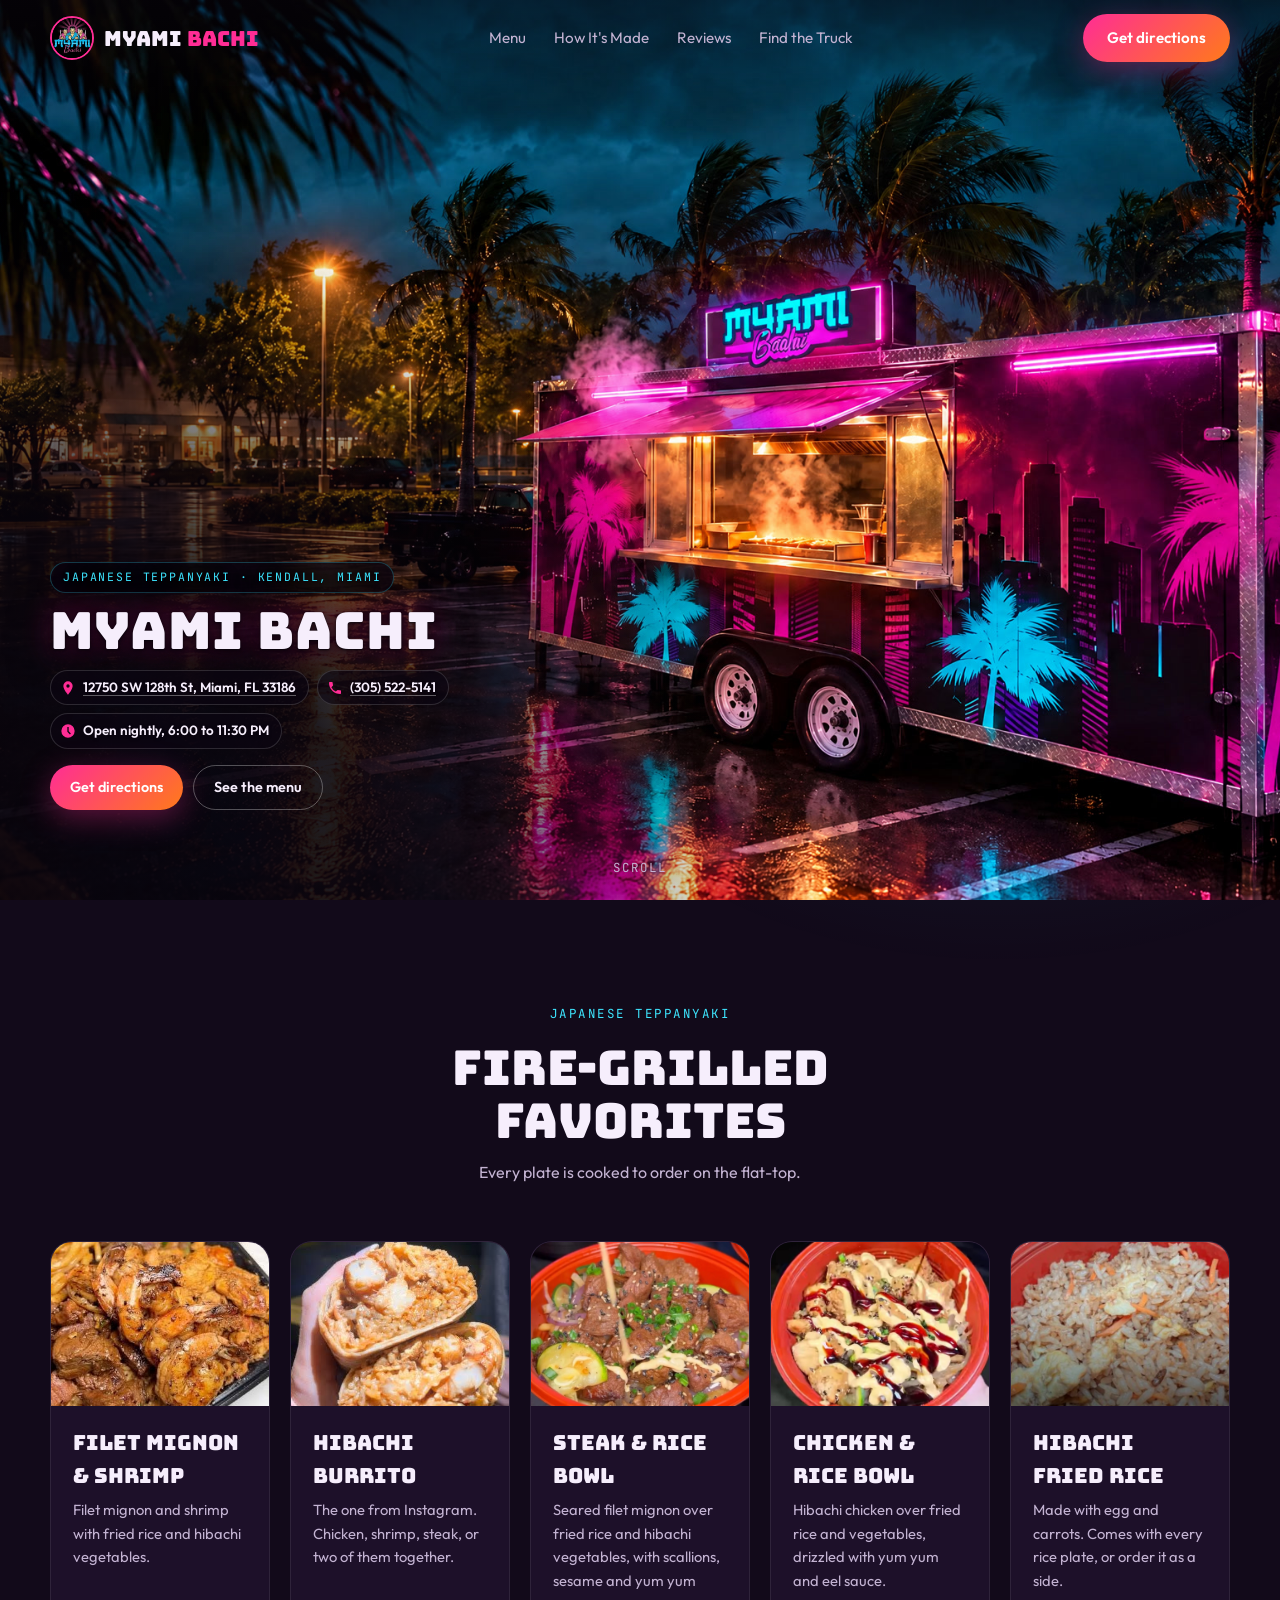
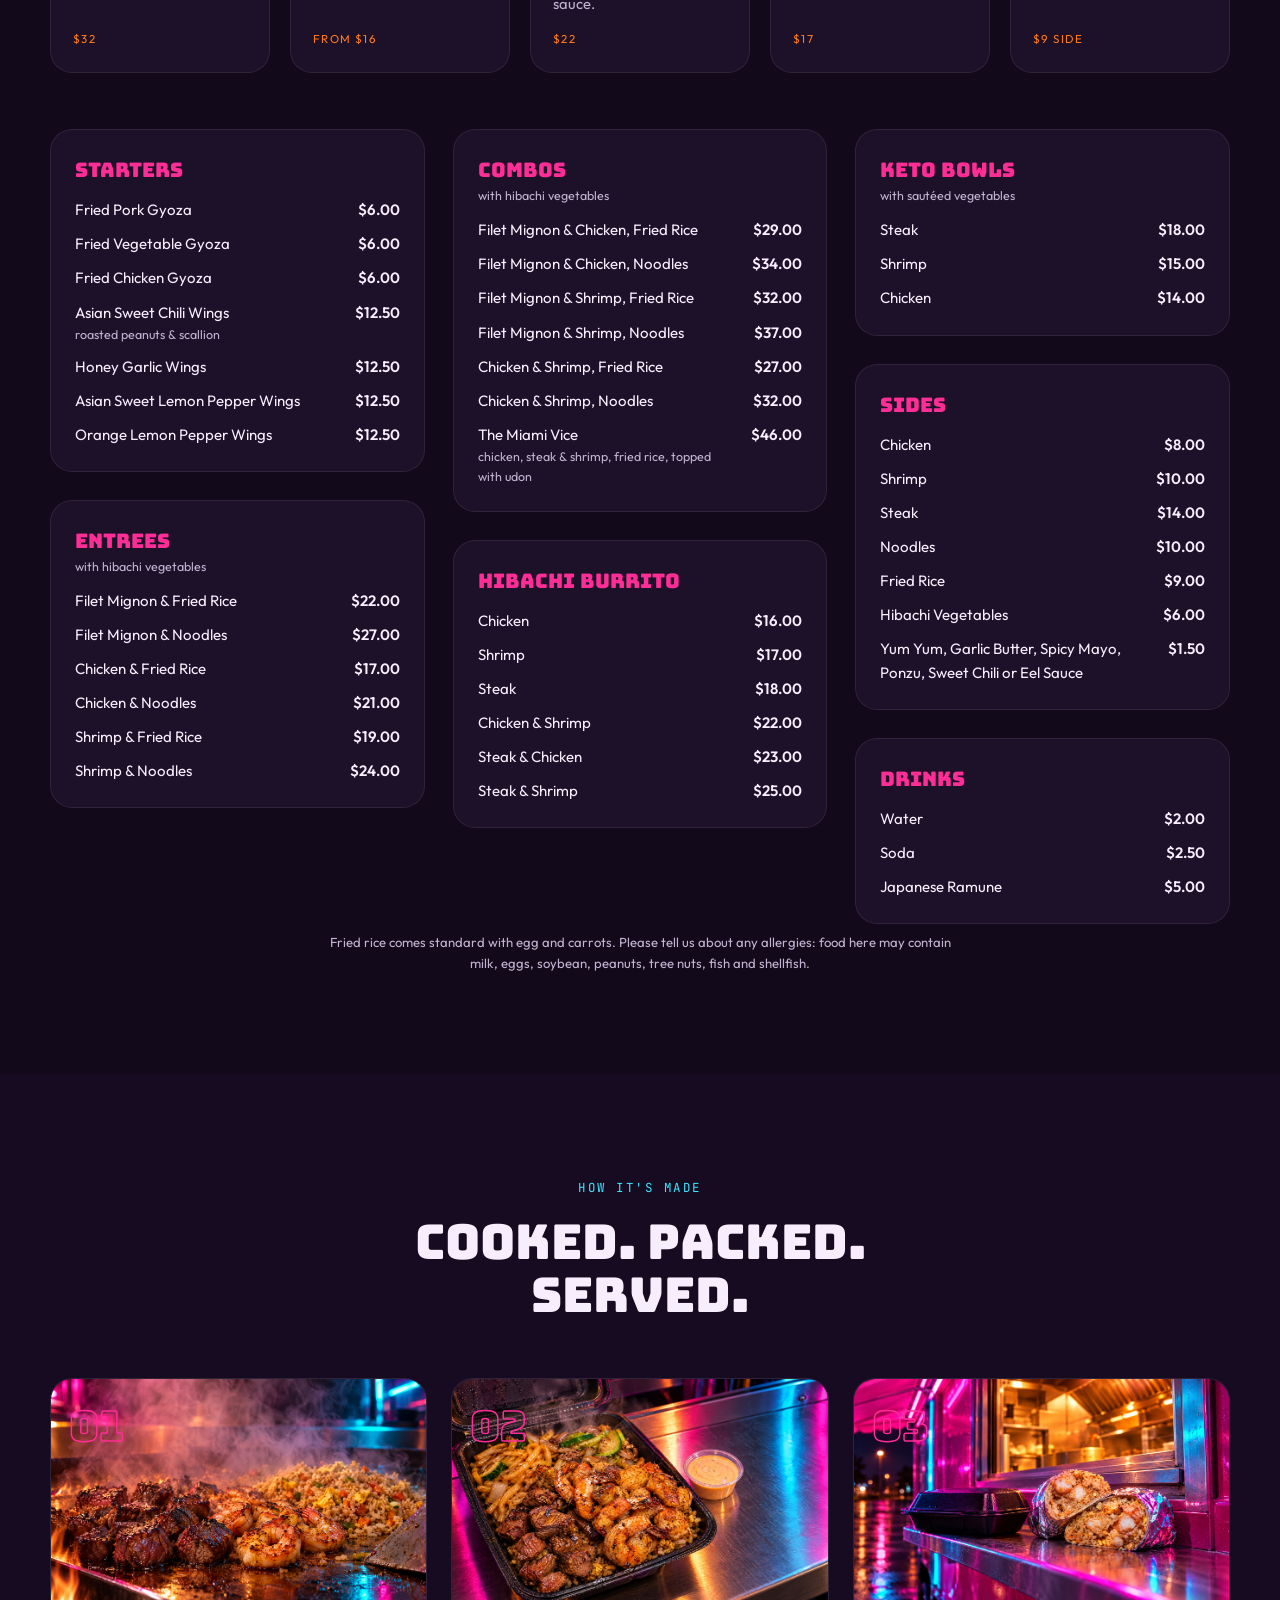
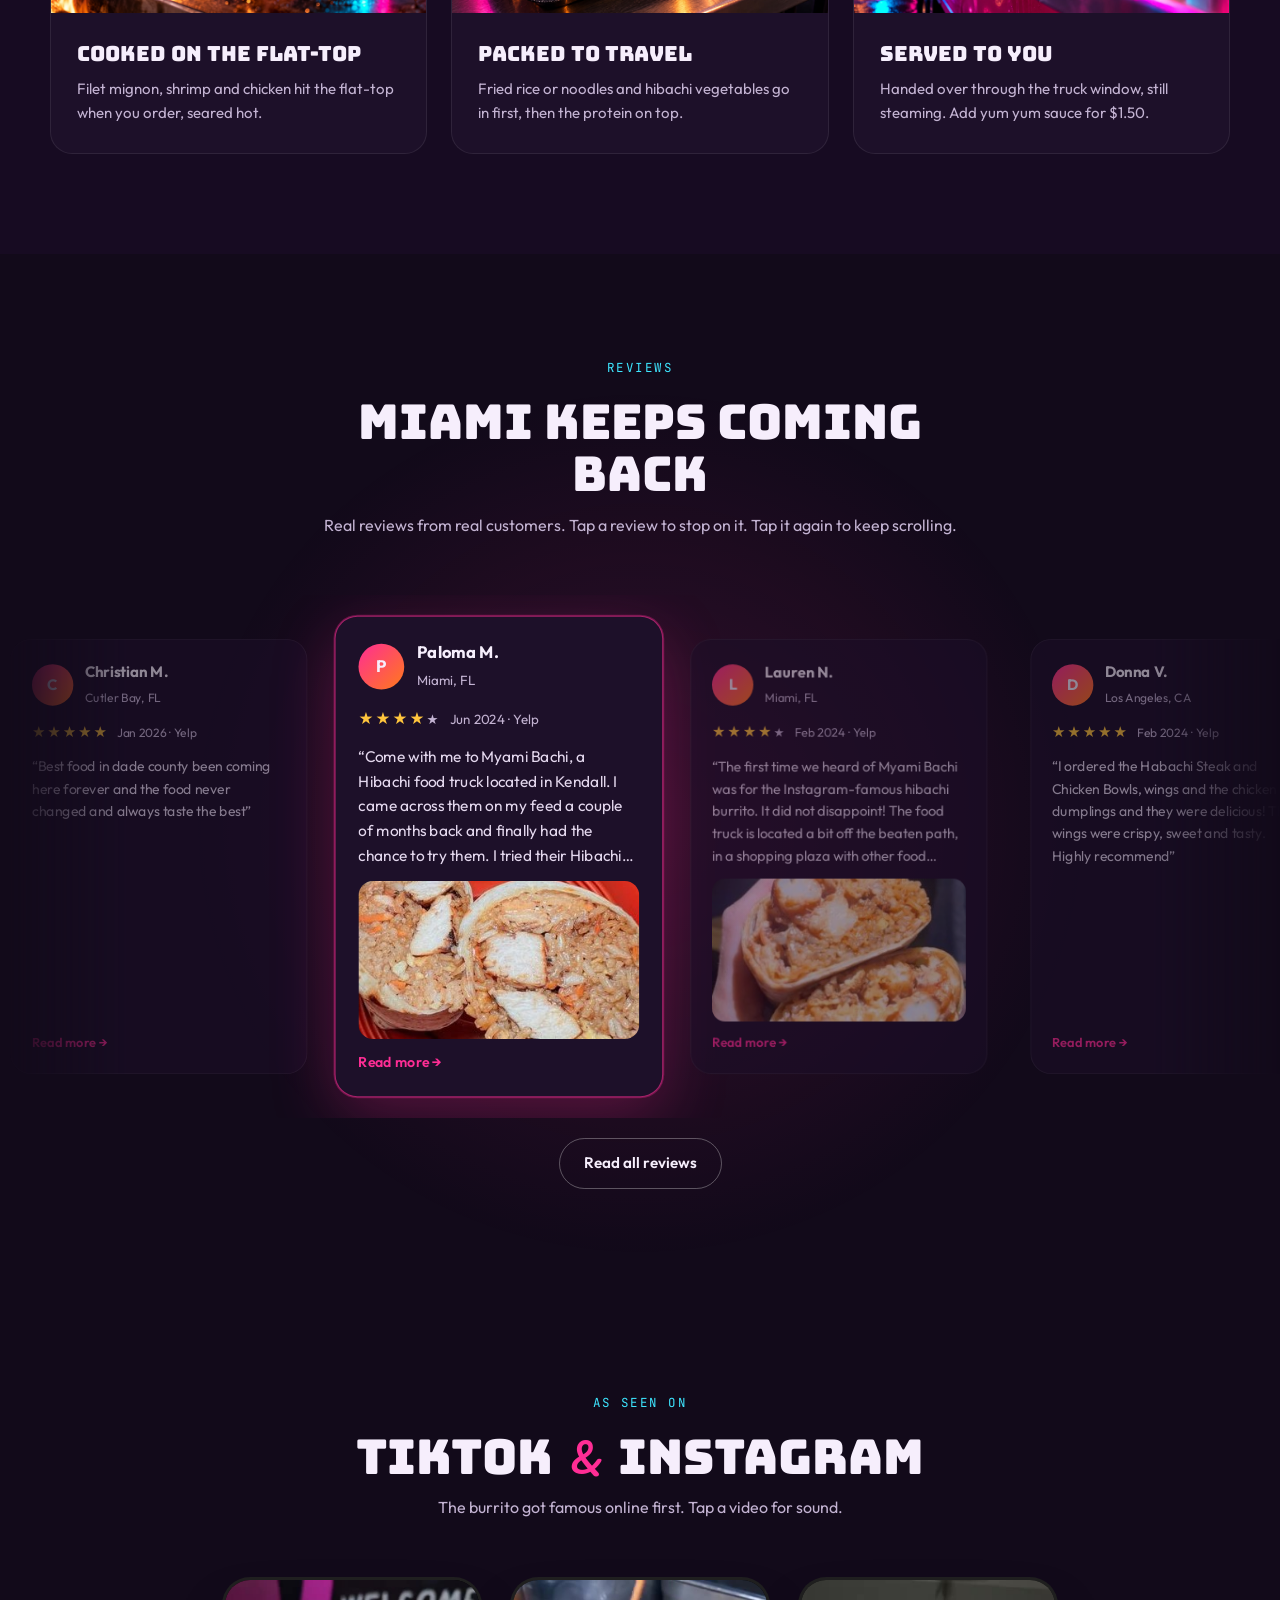
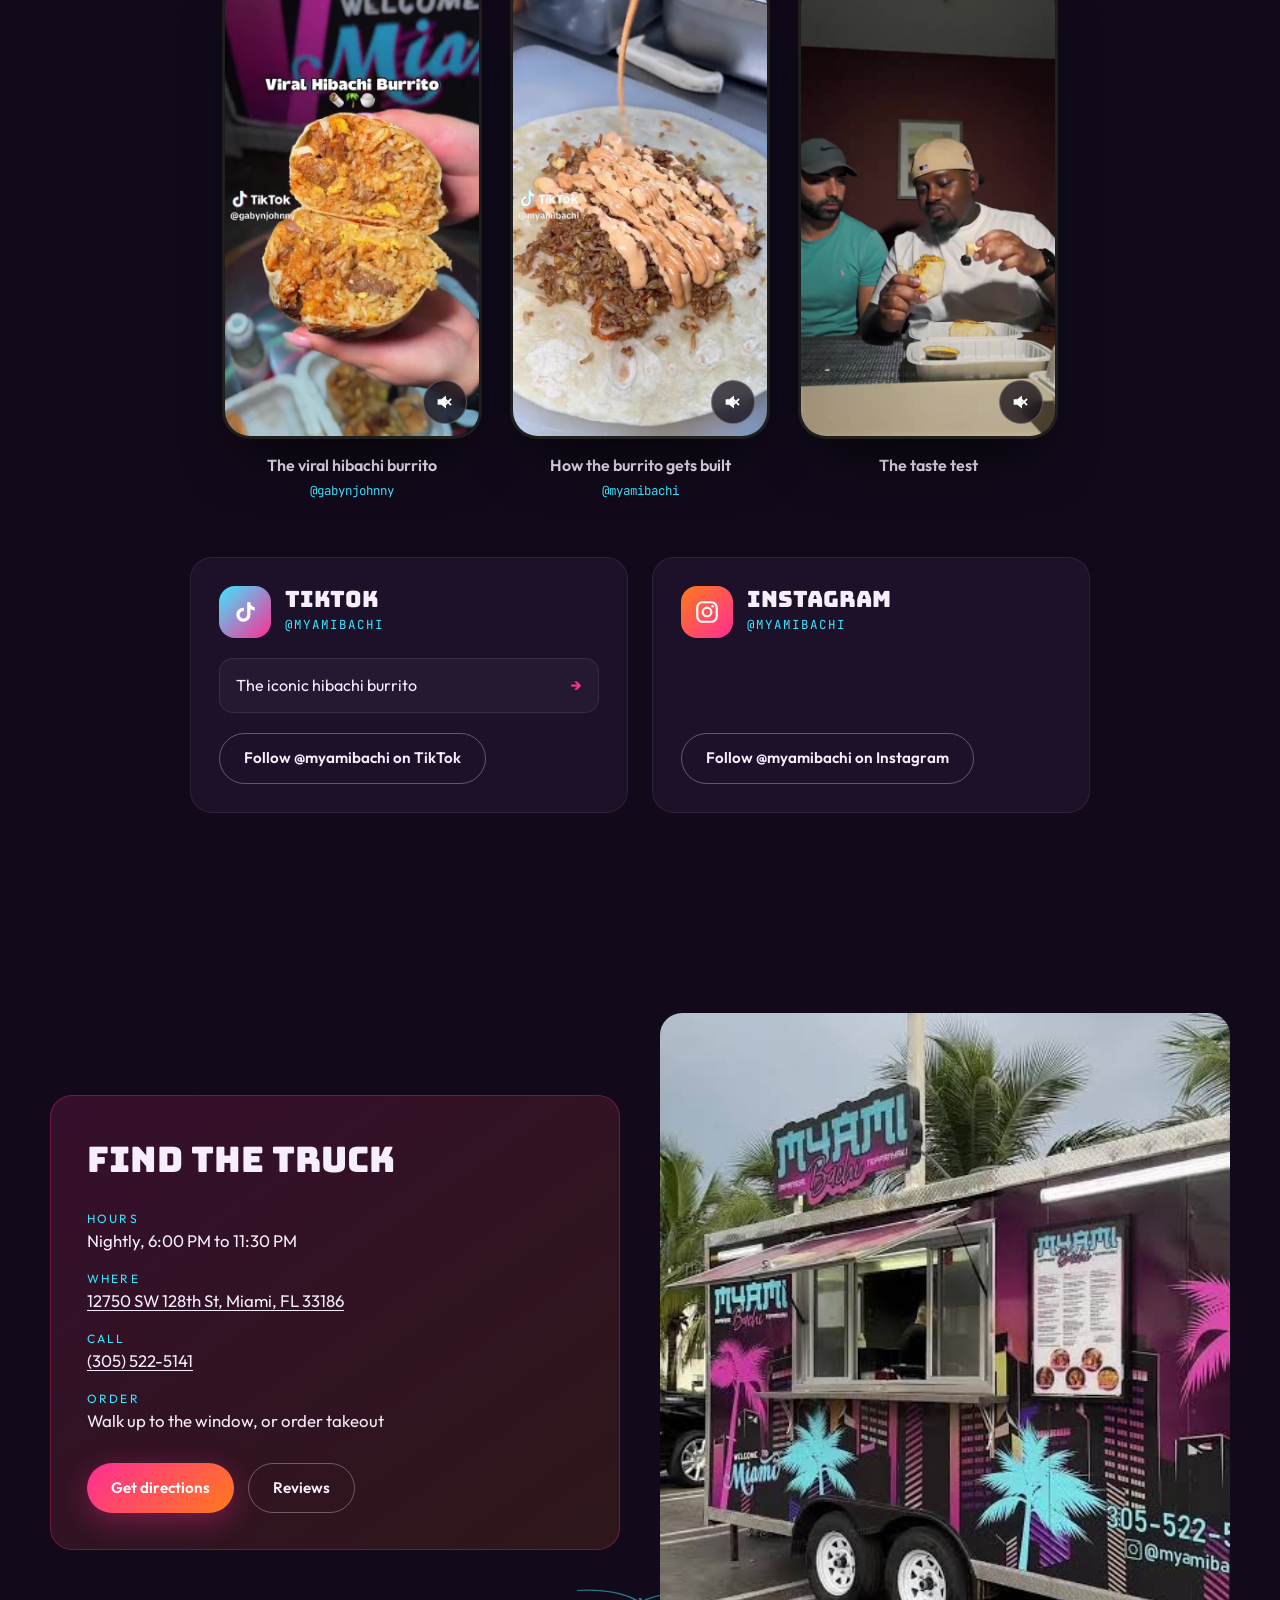
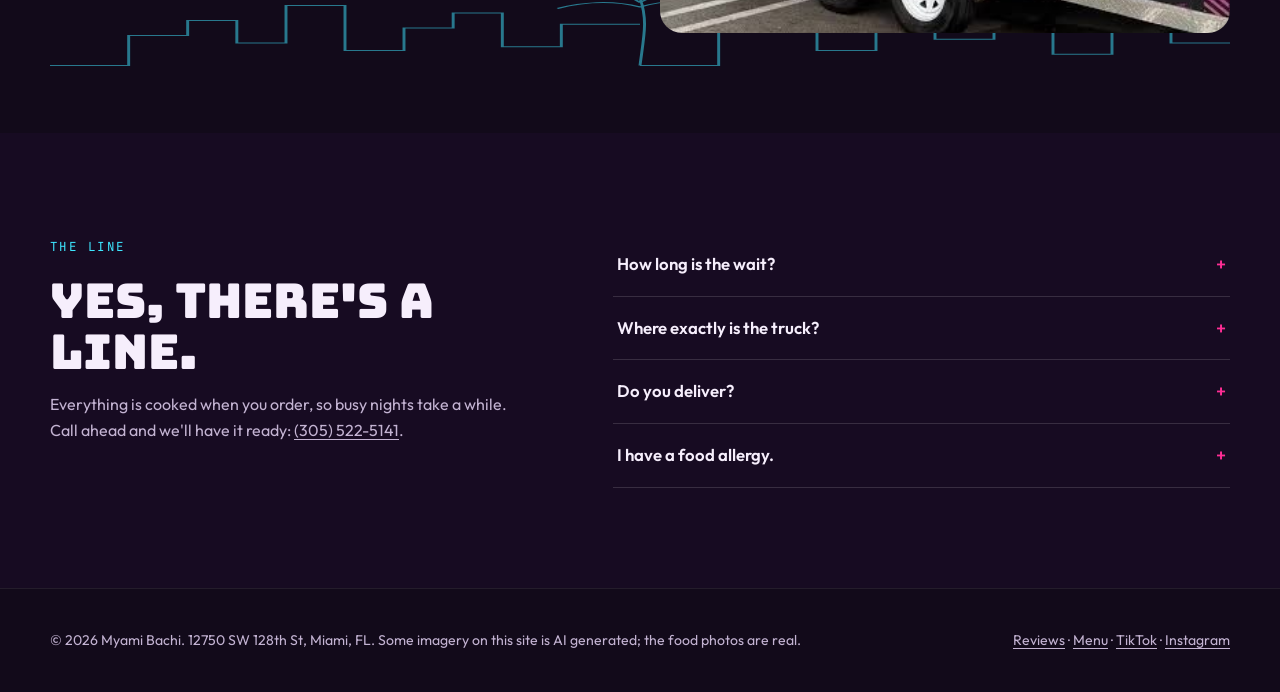
==== commit 966d4d75: "Play three TikTok clips in the As seen on section and add Instagram The clips play silently on a loo" ====
--- a/index.html
+++ b/index.html
@@ -265,8 +265,9 @@
       <div class="section-head reveal">
         <span class="eyebrow">As seen on</span>
         <h2>TikTok <span class="amp">&amp;</span> Instagram</h2>
-        <p>The burrito got famous online first. Come see what the posts are about.</p>
-      </div>
+        <p>The burrito got famous online first. Tap a video for sound.</p>
+      </div>
+      <div class="clips" id="socialClips" hidden></div>
       <div class="social-grid" id="socialGrid"></div>
     </div>
   </section>
--- a/css/styles.css
+++ b/css/styles.css
@@ -245,6 +245,35 @@
 .social-post:hover { border-color: var(--cyan); background: rgba(62,230,255,.06); }
 .social-post b { color: var(--pink); }
 .social-card .btn { align-self: flex-start; margin-top: auto; }
+.clips { display: grid; grid-template-columns: repeat(3, minmax(0, 260px)); justify-content: center; gap: 28px; margin-bottom: 56px; }
+.clip { margin: 0; }
+.phone {
+  position: relative; aspect-ratio: 9 / 16; border-radius: 28px; overflow: hidden; cursor: pointer;
+  background: #000; border: 3px solid rgba(255,255,255,.12);
+  box-shadow: 0 30px 60px -24px rgba(0,0,0,.8);
+  transition: transform .45s var(--ease-out), border-color .45s var(--ease-out), box-shadow .45s var(--ease-out);
+}
+.phone video { width: 100%; height: 100%; object-fit: cover; display: block; }
+.clip.sound-on .phone { border-color: rgba(255,45,149,.7); box-shadow: 0 26px 60px -18px rgba(255,45,149,.5), 0 0 40px rgba(255,122,26,.2); }
+@media (hover: hover) { .phone:hover { transform: translateY(-8px); border-color: rgba(255,45,149,.6); box-shadow: 0 26px 60px -18px rgba(255,45,149,.45); } }
+.sound {
+  position: absolute; right: 12px; bottom: 12px; width: 44px; height: 44px; border-radius: 50%;
+  display: grid; place-items: center; border: 1px solid rgba(255,255,255,.25); cursor: pointer;
+  background: rgba(12,6,18,.7); color: #fff; backdrop-filter: blur(8px); pointer-events: none;
+}
+.sound svg { width: 22px; height: 22px; }
+.sound .on, .clip.sound-on .sound .off { display: none; }
+.clip.sound-on .sound .on { display: block; }
+.clip.sound-on .sound { background: var(--pink); border-color: var(--pink); }
+.clip figcaption { display: flex; flex-direction: column; align-items: center; gap: 2px; margin-top: 14px; text-align: center; }
+.clip figcaption b { font-weight: 600; }
+.clip .credit { font-family: var(--mono); font-size: .78rem; color: var(--cyan); }
+a.credit:hover { text-decoration: underline; text-underline-offset: 3px; }
+@media (max-width: 860px) {
+  .clips { display: flex; overflow-x: auto; scroll-snap-type: x mandatory; gap: 16px; margin-inline: -16px; padding: 4px 16px 12px; scrollbar-width: none; }
+  .clips::-webkit-scrollbar { display: none; }
+  .clip { flex: 0 0 min(68vw, 260px); scroll-snap-align: center; }
+}
 .foot-links a { text-decoration: underline; text-underline-offset: 3px; }
 
 /* The line: FAQ */
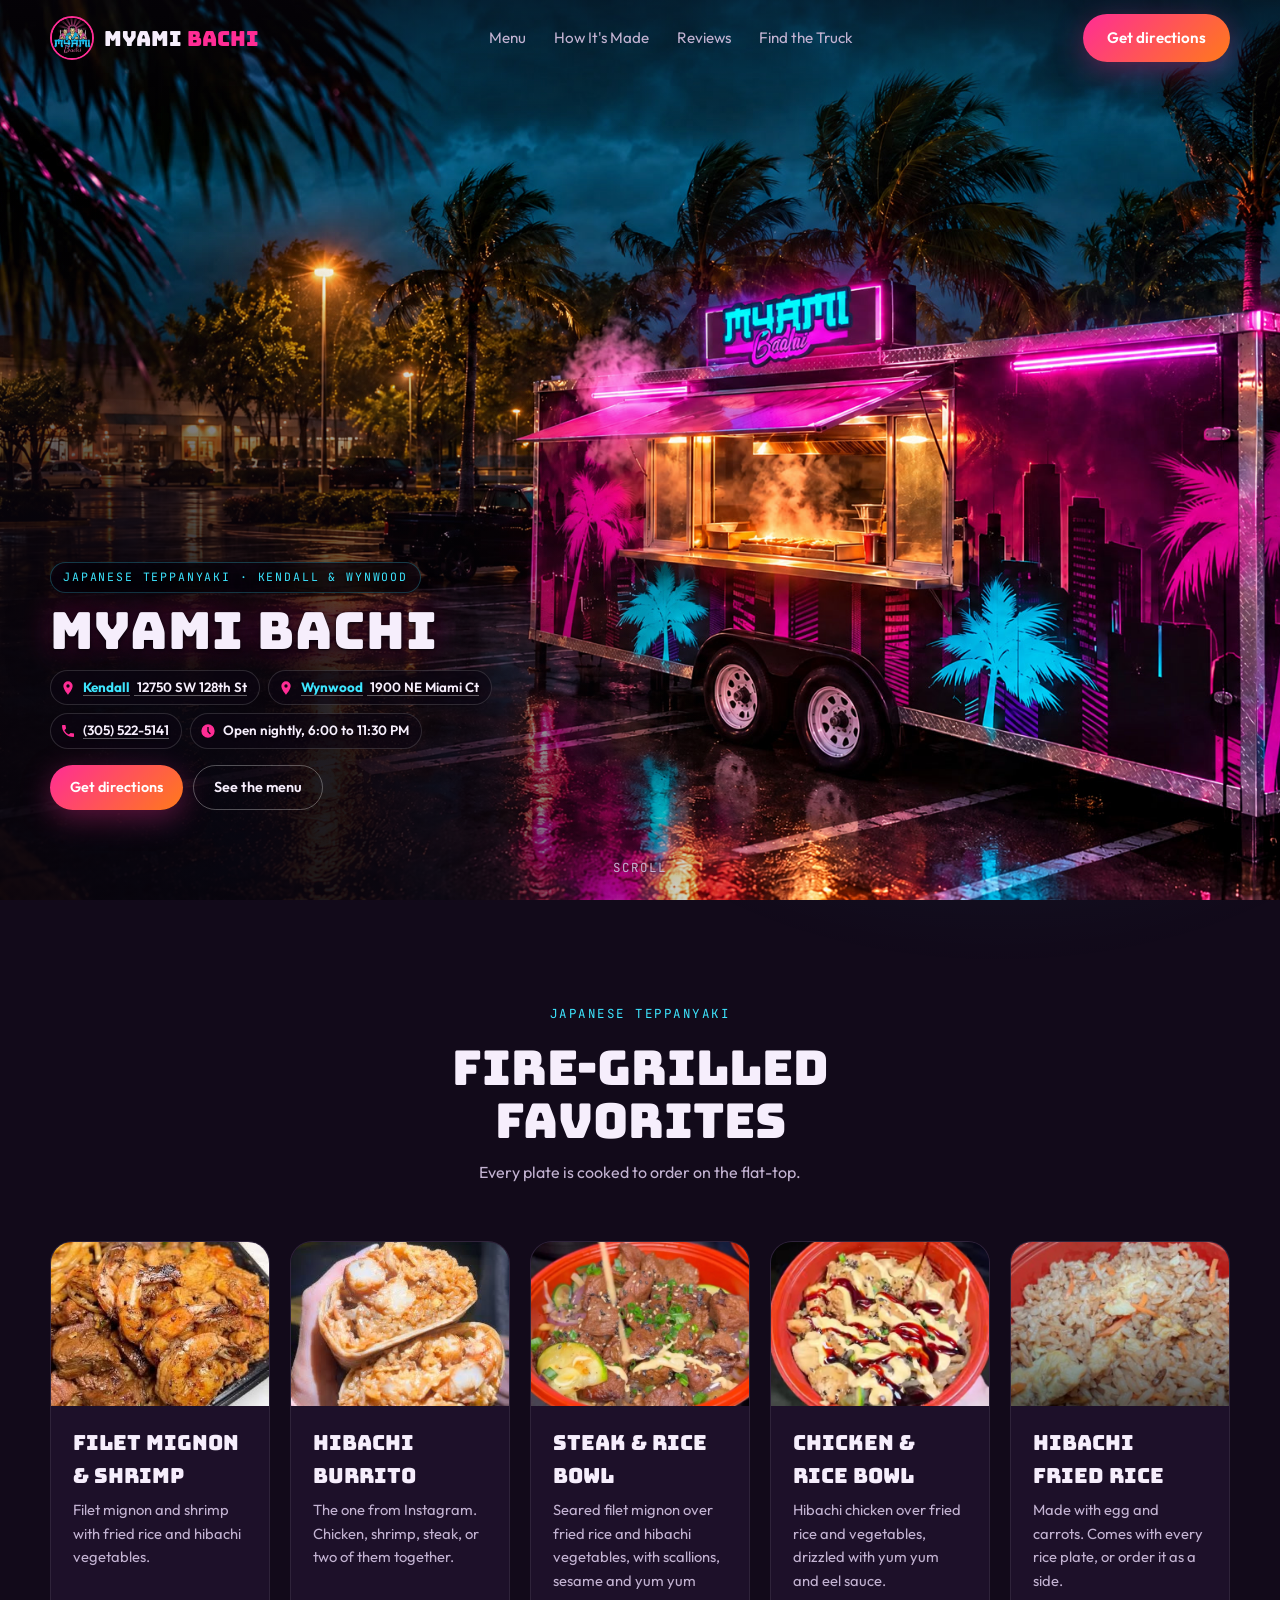
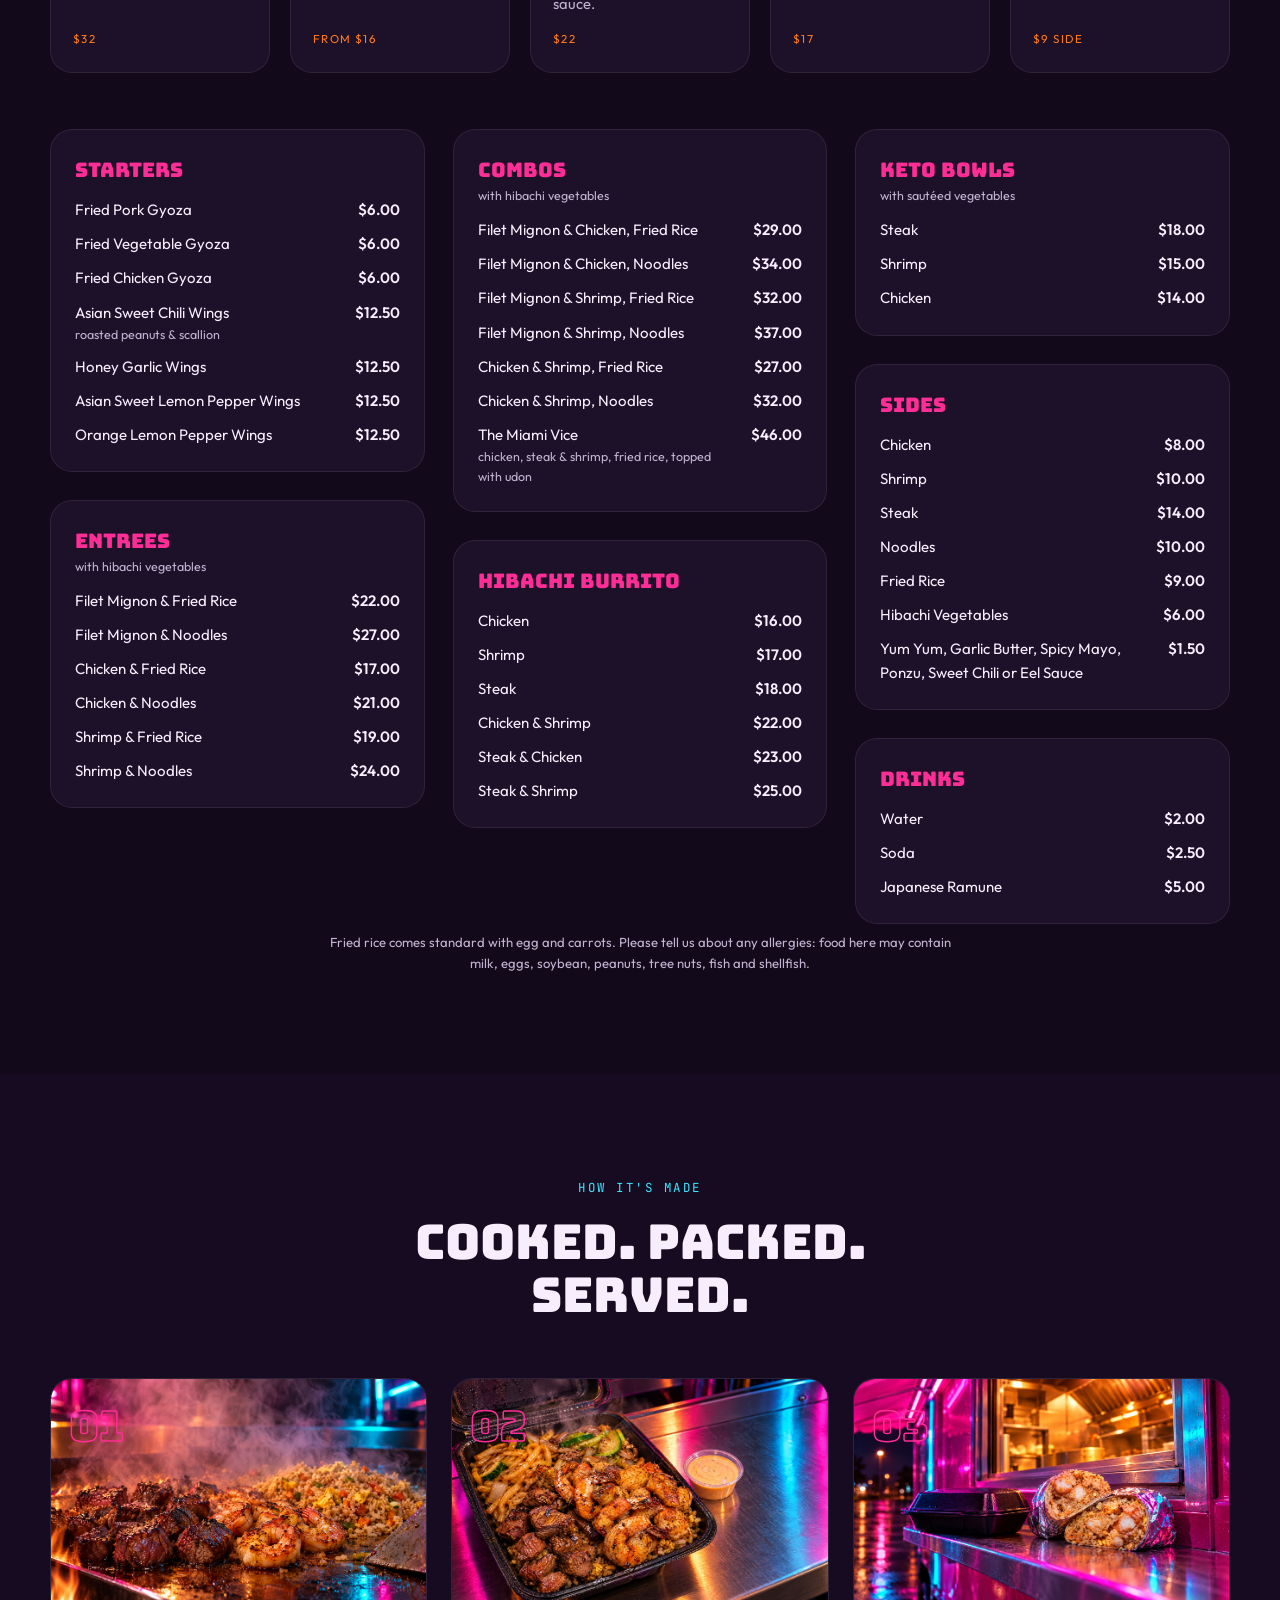
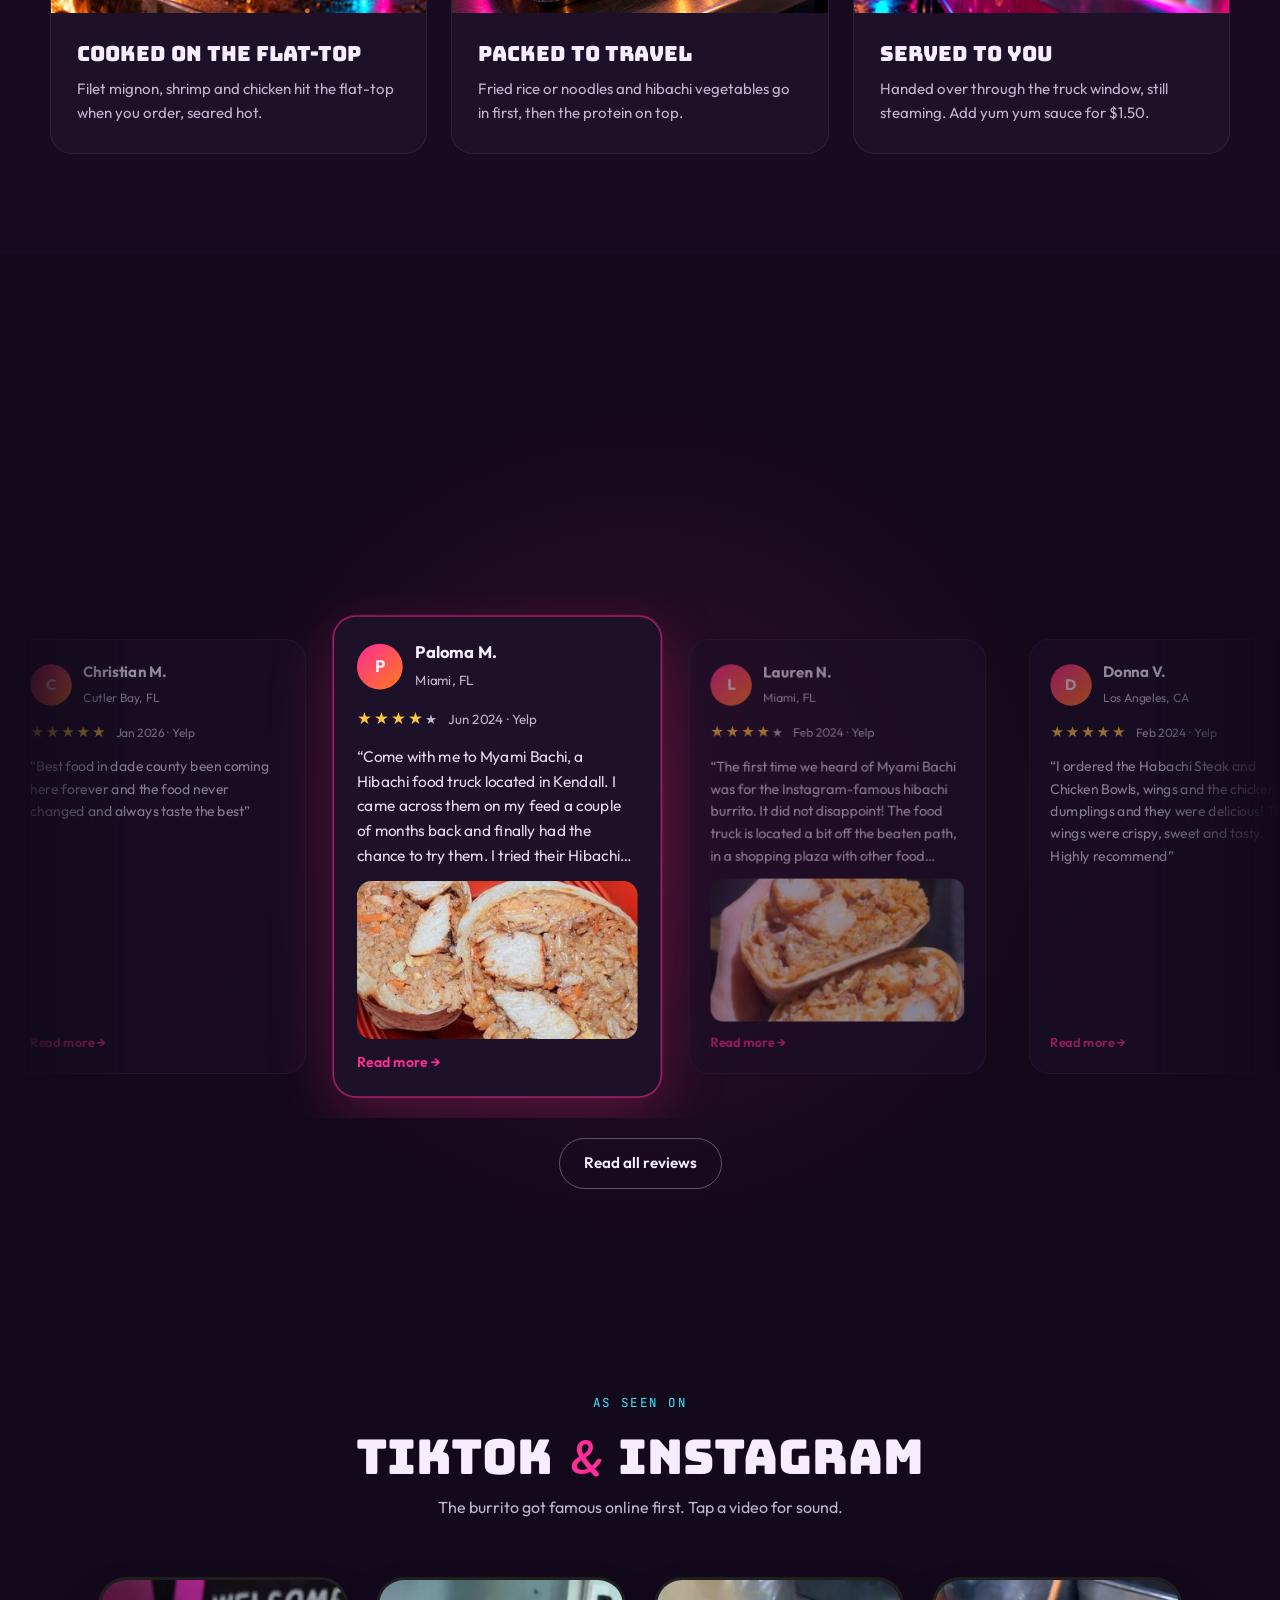
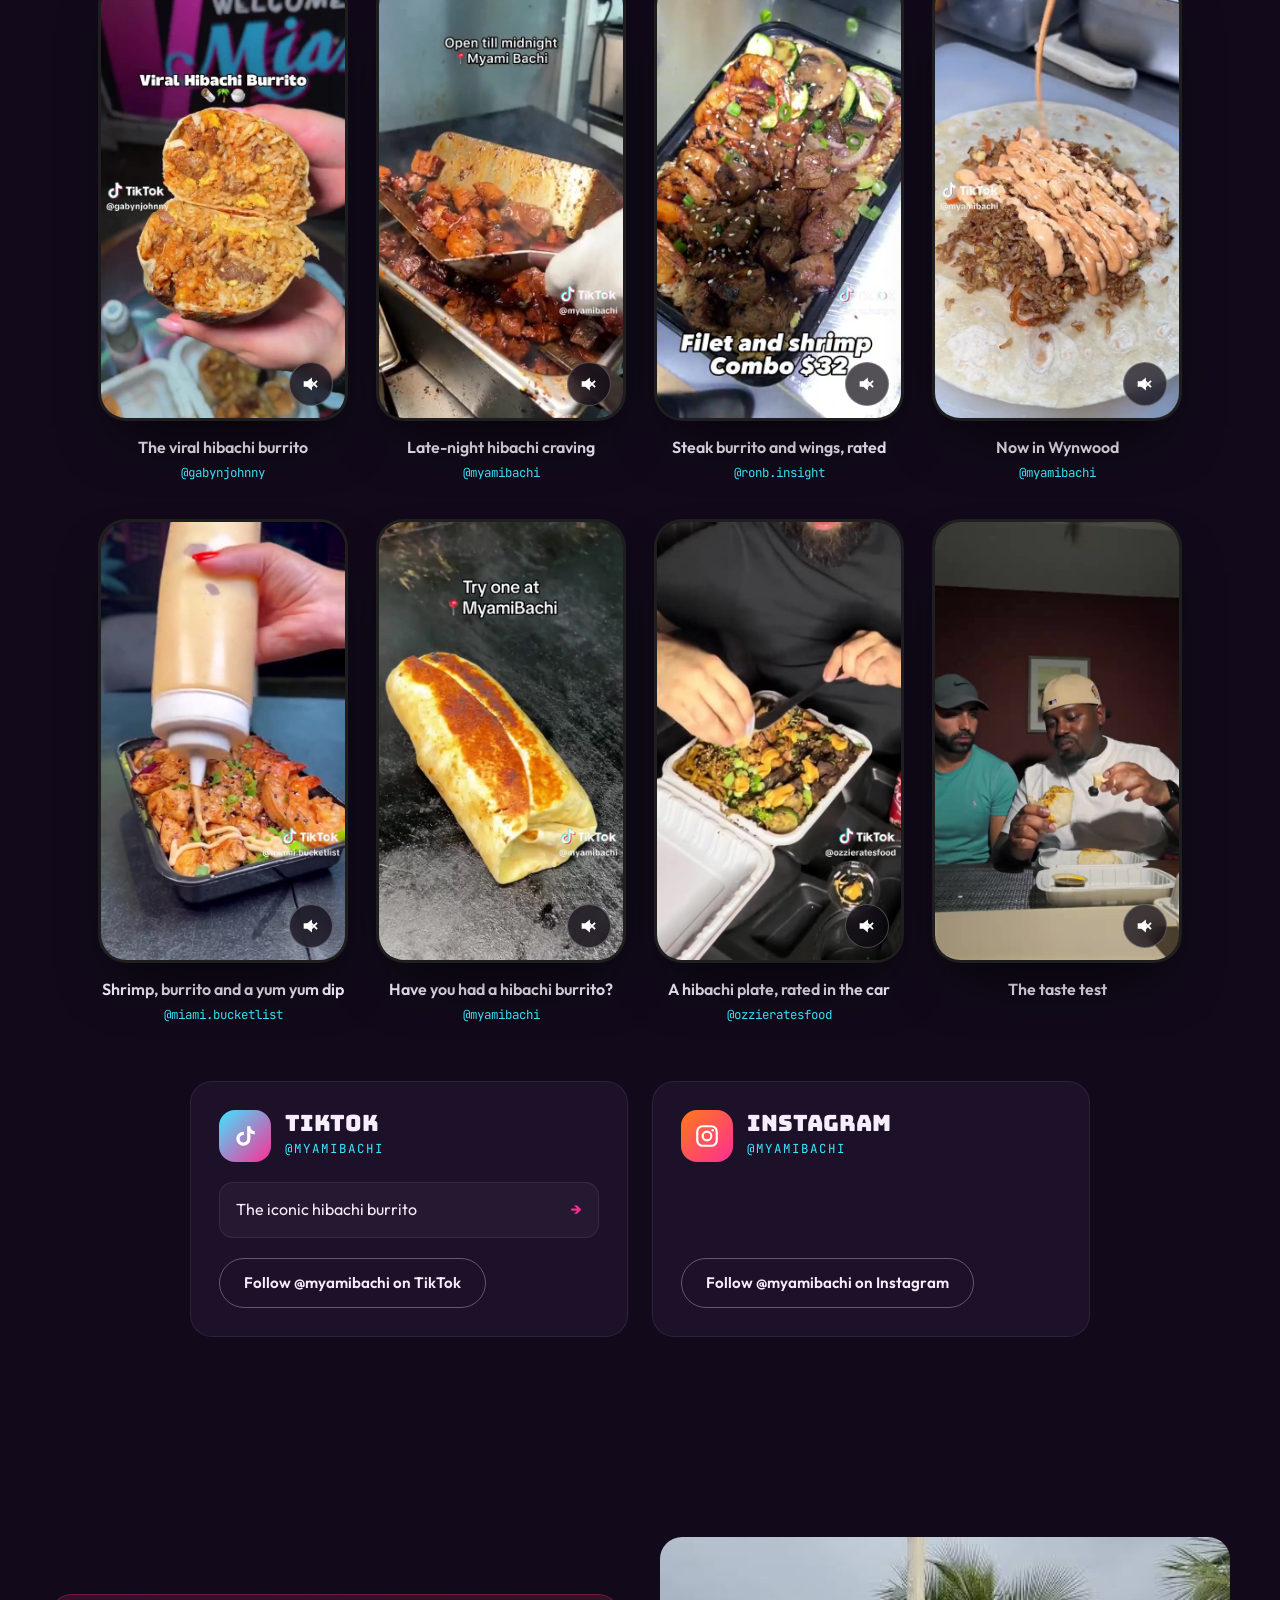
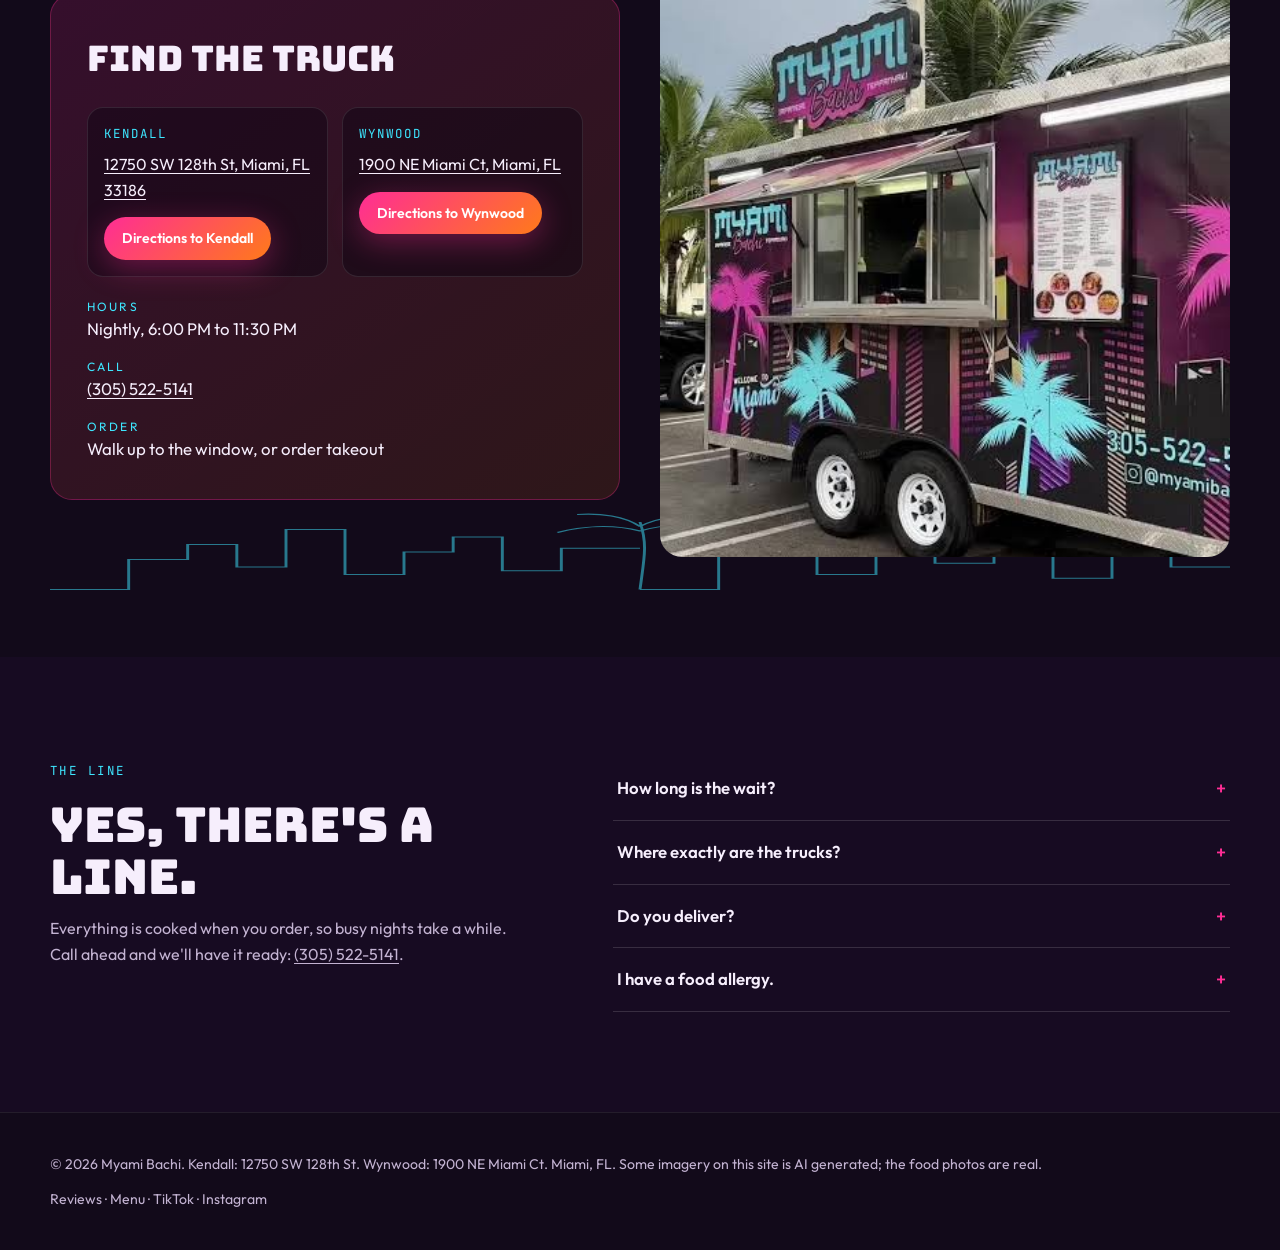
==== commit 12b09062: "Add five more TikTok clips with a scroll-in animation, and the Wynwood location Eight clips now sit " ====
--- a/index.html
+++ b/index.html
@@ -4,12 +4,12 @@
   <meta charset="UTF-8">
   <meta name="viewport" content="width=device-width, initial-scale=1.0">
   <title>Myami Bachi (Myamibachi) | Hibachi Food Truck, Miami</title>
-  <meta name="description" content="Myami Bachi (Myamibachi): Japanese teppanyaki food truck at 12750 SW 128th St, Miami. Fire-grilled hibachi steak, shrimp, chicken, fried rice and hibachi burritos from a Miami food truck.">
+  <meta name="description" content="Myami Bachi (Myamibachi): Japanese teppanyaki food trucks in Miami: Kendall (12750 SW 128th St) and Wynwood (1900 NE Miami Ct). Fire-grilled hibachi steak, shrimp, chicken, fried rice and hibachi burritos from a Miami food truck.">
   <link rel="icon" href="assets/img/logo.png">
   <meta name="theme-color" content="#120a1a">
   <!-- DEPLOY STEP: patch og:url and og:image with the live absolute URL -->
-  <meta property="og:title" content="Myami Bachi | Hibachi food truck in Kendall, Miami">
-  <meta property="og:description" content="Filet mignon, shrimp and the hibachi burrito. 12750 SW 128th St, Miami. Open nightly, 6 to 11:30.">
+  <meta property="og:title" content="Myami Bachi | Hibachi food trucks in Kendall and Wynwood, Miami">
+  <meta property="og:description" content="Filet mignon, shrimp and the hibachi burrito. Kendall: 12750 SW 128th St. Wynwood: 1900 NE Miami Ct.">
   <meta property="og:url" content="">
   <meta property="og:image" content="">
   <link rel="preconnect" href="https://fonts.googleapis.com">
@@ -29,7 +29,7 @@
         <li><a href="#reviews">Reviews</a></li>
         <li><a href="#visit">Find the Truck</a></li>
       </ul>
-      <a href="https://www.google.com/maps/dir/?api=1&amp;destination=12750+SW+128th+St+Miami+FL+33186" target="_blank" rel="noopener" class="btn btn-hot">Get directions</a>
+      <a href="#visit" class="btn btn-hot">Get directions</a>
       <button class="menu-toggle" aria-label="Open menu">&#9776;</button>
     </div>
   </nav>
@@ -44,12 +44,16 @@
     </video>
     <div class="hero-shade" aria-hidden="true"></div>
     <div class="hero-copy wrap">
-      <p class="kicker mono">Japanese teppanyaki &middot; Kendall, Miami</p>
+      <p class="kicker mono">Japanese teppanyaki &middot; Kendall &amp; Wynwood</p>
       <h1>MYAMI BACHI</h1>
       <ul class="hero-info">
         <li>
           <svg viewBox="0 0 24 24" aria-hidden="true"><path d="M12 2a7 7 0 0 0-7 7c0 5.2 7 13 7 13s7-7.8 7-13a7 7 0 0 0-7-7zm0 9.5A2.5 2.5 0 1 1 12 6.5a2.5 2.5 0 0 1 0 5z" fill="currentColor"/></svg>
-          <a href="https://www.google.com/maps/search/?api=1&amp;query=12750+SW+128th+St+Miami+FL+33186" target="_blank" rel="noopener">12750 SW 128th St, Miami, FL 33186</a>
+          <a href="https://www.google.com/maps/search/?api=1&amp;query=12750+SW+128th+St+Miami+FL+33186" target="_blank" rel="noopener"><b>Kendall</b> 12750 SW 128th St</a>
+        </li>
+        <li>
+          <svg viewBox="0 0 24 24" aria-hidden="true"><path d="M12 2a7 7 0 0 0-7 7c0 5.2 7 13 7 13s7-7.8 7-13a7 7 0 0 0-7-7zm0 9.5A2.5 2.5 0 1 1 12 6.5a2.5 2.5 0 0 1 0 5z" fill="currentColor"/></svg>
+          <a href="https://www.google.com/maps/search/?api=1&amp;query=1900+NE+Miami+Ct+Miami+FL" target="_blank" rel="noopener"><b>Wynwood</b> 1900 NE Miami Ct</a>
         </li>
         <li>
           <svg viewBox="0 0 24 24" aria-hidden="true"><path d="M6.6 10.8a15.1 15.1 0 0 0 6.6 6.6l2.2-2.2a1 1 0 0 1 1-.25 11.4 11.4 0 0 0 3.6.57 1 1 0 0 1 1 1V20a1 1 0 0 1-1 1A17 17 0 0 1 3 4a1 1 0 0 1 1-1h3.5a1 1 0 0 1 1 1c0 1.25.2 2.45.57 3.6a1 1 0 0 1-.25 1z" fill="currentColor"/></svg>
@@ -61,7 +65,7 @@
         </li>
       </ul>
       <div class="cta-row">
-        <a class="btn btn-hot" href="https://www.google.com/maps/dir/?api=1&amp;destination=12750+SW+128th+St+Miami+FL+33186" target="_blank" rel="noopener">Get directions</a>
+        <a class="btn btn-hot" href="#visit">Get directions</a>
         <a class="btn btn-ghost" href="#menu">See the menu</a>
       </div>
     </div>
@@ -276,16 +280,23 @@
     <div class="wrap visit">
       <div class="visit-card reveal">
         <h2>Find the truck</h2>
+        <div class="locations">
+          <div class="location">
+            <span class="loc-name mono">Kendall</span>
+            <a class="addr" href="https://www.google.com/maps/search/?api=1&amp;query=12750+SW+128th+St+Miami+FL+33186" target="_blank" rel="noopener">12750 SW 128th St, Miami, FL 33186</a>
+            <a class="btn btn-hot" href="https://www.google.com/maps/dir/?api=1&amp;destination=12750+SW+128th+St+Miami+FL+33186" target="_blank" rel="noopener">Directions to Kendall</a>
+          </div>
+          <div class="location">
+            <span class="loc-name mono">Wynwood</span>
+            <a class="addr" href="https://www.google.com/maps/search/?api=1&amp;query=1900+NE+Miami+Ct+Miami+FL" target="_blank" rel="noopener">1900 NE Miami Ct, Miami, FL</a>
+            <a class="btn btn-hot" href="https://www.google.com/maps/dir/?api=1&amp;destination=1900+NE+Miami+Ct+Miami+FL" target="_blank" rel="noopener">Directions to Wynwood</a>
+          </div>
+        </div>
         <dl>
           <div><dt>Hours</dt><dd>Nightly, 6:00 PM to 11:30 PM</dd></div>
-          <div><dt>Where</dt><dd><a class="addr" href="https://www.google.com/maps/search/?api=1&amp;query=12750+SW+128th+St+Miami+FL+33186" target="_blank" rel="noopener">12750 SW 128th St, Miami, FL 33186</a></dd></div>
           <div><dt>Call</dt><dd><a class="addr" href="tel:+13055225141">(305) 522-5141</a></dd></div>
           <div><dt>Order</dt><dd>Walk up to the window, or order takeout</dd></div>
         </dl>
-        <div class="hero-ctas" style="margin-top:28px">
-          <a href="https://www.google.com/maps/dir/?api=1&amp;destination=12750+SW+128th+St+Miami+FL+33186" target="_blank" rel="noopener" class="btn btn-hot">Get directions</a>
-          <a href="#reviews" class="btn btn-ghost">Reviews</a>
-        </div>
       </div>
       <svg class="skyline" id="skyline" viewBox="0 0 600 120" preserveAspectRatio="none" aria-hidden="true">
         <path d="M0 110 H40 V70 H70 V50 H95 V80 H120 V30 H150 V90 H180 V60 H205 V40 H230 V85 H260 V55 H300 M300 110 C302 70 304 50 300 20 M300 32 C285 22 270 26 258 34 M300 32 C315 20 332 24 342 34 M300 26 C292 12 280 8 268 10 M300 26 C310 12 324 10 334 14 M300 110 H340 V65 H365 V45 H390 V90 H420 V35 H450 V75 H480 V50 H510 V95 H540 V60 H570 V80 H600" />
@@ -303,7 +314,7 @@
       </div>
       <div class="faq reveal">
         <details><summary>How long is the wait?</summary><p>On a quiet night, a few minutes. On a busy weekend it can be 30 to 40 minutes, so calling ahead helps.</p></details>
-        <details><summary>Where exactly is the truck?</summary><p>12750 SW 128th St in Kendall, in the shopping plaza lot with the other food trucks. Look for the purple truck with neon palm trees.</p></details>
+        <details><summary>Where exactly are the trucks?</summary><p>Kendall: 12750 SW 128th St, in the shopping plaza lot with the other food trucks. Wynwood: 1900 NE Miami Ct. Look for the purple truck with neon palm trees.</p></details>
         <details><summary>Do you deliver?</summary><p>Not yet. Walk up to the window or call ahead for takeout.</p></details>
         <details><summary>I have a food allergy.</summary><p>Tell us when you order. Our food may contain milk, eggs, soybean, peanuts, tree nuts, fish and shellfish.</p></details>
       </div>
@@ -314,7 +325,7 @@
 
   <footer>
     <div class="wrap">
-      <span>&copy; <span id="year"></span> Myami Bachi. 12750 SW 128th St, Miami, FL. Some imagery on this site is AI generated; the food photos are real.</span>
+      <span>&copy; <span id="year"></span> Myami Bachi. Kendall: 12750 SW 128th St. Wynwood: 1900 NE Miami Ct. Miami, FL. Some imagery on this site is AI generated; the food photos are real.</span>
       <span class="foot-links"><a href="#reviews">Reviews</a> &middot; <a href="#menu">Menu</a><span id="footSocial"></span></span>
     </div>
   </footer>
--- a/css/styles.css
+++ b/css/styles.css
@@ -176,6 +176,13 @@
 .visit { display: grid; grid-template-columns: 1fr 1fr; gap: 40px; align-items: center; }
 .visit-card { padding: 36px; border-radius: var(--radius); background: linear-gradient(145deg, rgba(255,45,149,.15), rgba(255,122,26,.12)); border: 1px solid rgba(255,45,149,.3); }
 .visit-card h2 { font-family: var(--display); font-weight: 400; font-size: 2.2rem; }
+.locations { display: grid; grid-template-columns: 1fr 1fr; gap: 14px; margin-top: 20px; }
+.location { display: flex; flex-direction: column; gap: 8px; padding: 16px; border-radius: 16px; background: rgba(12,6,18,.45); border: 1px solid rgba(255,255,255,.1); }
+.location .loc-name { color: var(--cyan); }
+.location .addr { font-size: 1rem; }
+.location .btn { align-self: flex-start; margin-top: 6px; padding: 10px 18px; font-size: .88rem; }
+@media (max-width: 520px) { .locations { grid-template-columns: 1fr; } }
+.hero-info a b { color: var(--cyan); font-weight: 700; margin-right: 4px; }
 .visit-card dl { margin-top: 20px; display: grid; gap: 14px; }
 .visit-card dt { font-size: .75rem; letter-spacing: .18em; text-transform: uppercase; color: var(--cyan); }
 .visit-card dd { font-size: 1.05rem; }
@@ -245,8 +252,13 @@
 .social-post:hover { border-color: var(--cyan); background: rgba(62,230,255,.06); }
 .social-post b { color: var(--pink); }
 .social-card .btn { align-self: flex-start; margin-top: auto; }
-.clips { display: grid; grid-template-columns: repeat(3, minmax(0, 260px)); justify-content: center; gap: 28px; margin-bottom: 56px; }
-.clip { margin: 0; }
+.clips { display: grid; grid-template-columns: repeat(4, minmax(0, 250px)); justify-content: center; gap: 36px 28px; margin-bottom: 56px; }
+.clip {
+  margin: 0; opacity: 0;
+  transform: translateY(70px) rotate(var(--tilt, -7deg)) scale(.88);
+  transition: opacity .7s var(--ease-out) var(--delay, 0ms), transform 1s cubic-bezier(.2, 1.3, .35, 1) var(--delay, 0ms);
+}
+.clip.in { opacity: 1; transform: none; }
 .phone {
   position: relative; aspect-ratio: 9 / 16; border-radius: 28px; overflow: hidden; cursor: pointer;
   background: #000; border: 3px solid rgba(255,255,255,.12);
@@ -269,10 +281,13 @@
 .clip figcaption b { font-weight: 600; }
 .clip .credit { font-family: var(--mono); font-size: .78rem; color: var(--cyan); }
 a.credit:hover { text-decoration: underline; text-underline-offset: 3px; }
-@media (max-width: 860px) {
-  .clips { display: flex; overflow-x: auto; scroll-snap-type: x mandatory; gap: 16px; margin-inline: -16px; padding: 4px 16px 12px; scrollbar-width: none; }
-  .clips::-webkit-scrollbar { display: none; }
-  .clip { flex: 0 0 min(68vw, 260px); scroll-snap-align: center; }
+@media (max-width: 1100px) { .clips { grid-template-columns: repeat(3, minmax(0, 240px)); } }
+@media (max-width: 720px) {
+  .clips { grid-template-columns: repeat(2, minmax(0, 1fr)); gap: 24px 14px; }
+  .phone { border-radius: 20px; }
+  .sound { width: 38px; height: 38px; right: 8px; bottom: 8px; }
+  .clip figcaption b { font-size: .88rem; line-height: 1.3; }
+}
 }
 .foot-links a { text-decoration: underline; text-underline-offset: 3px; }
 
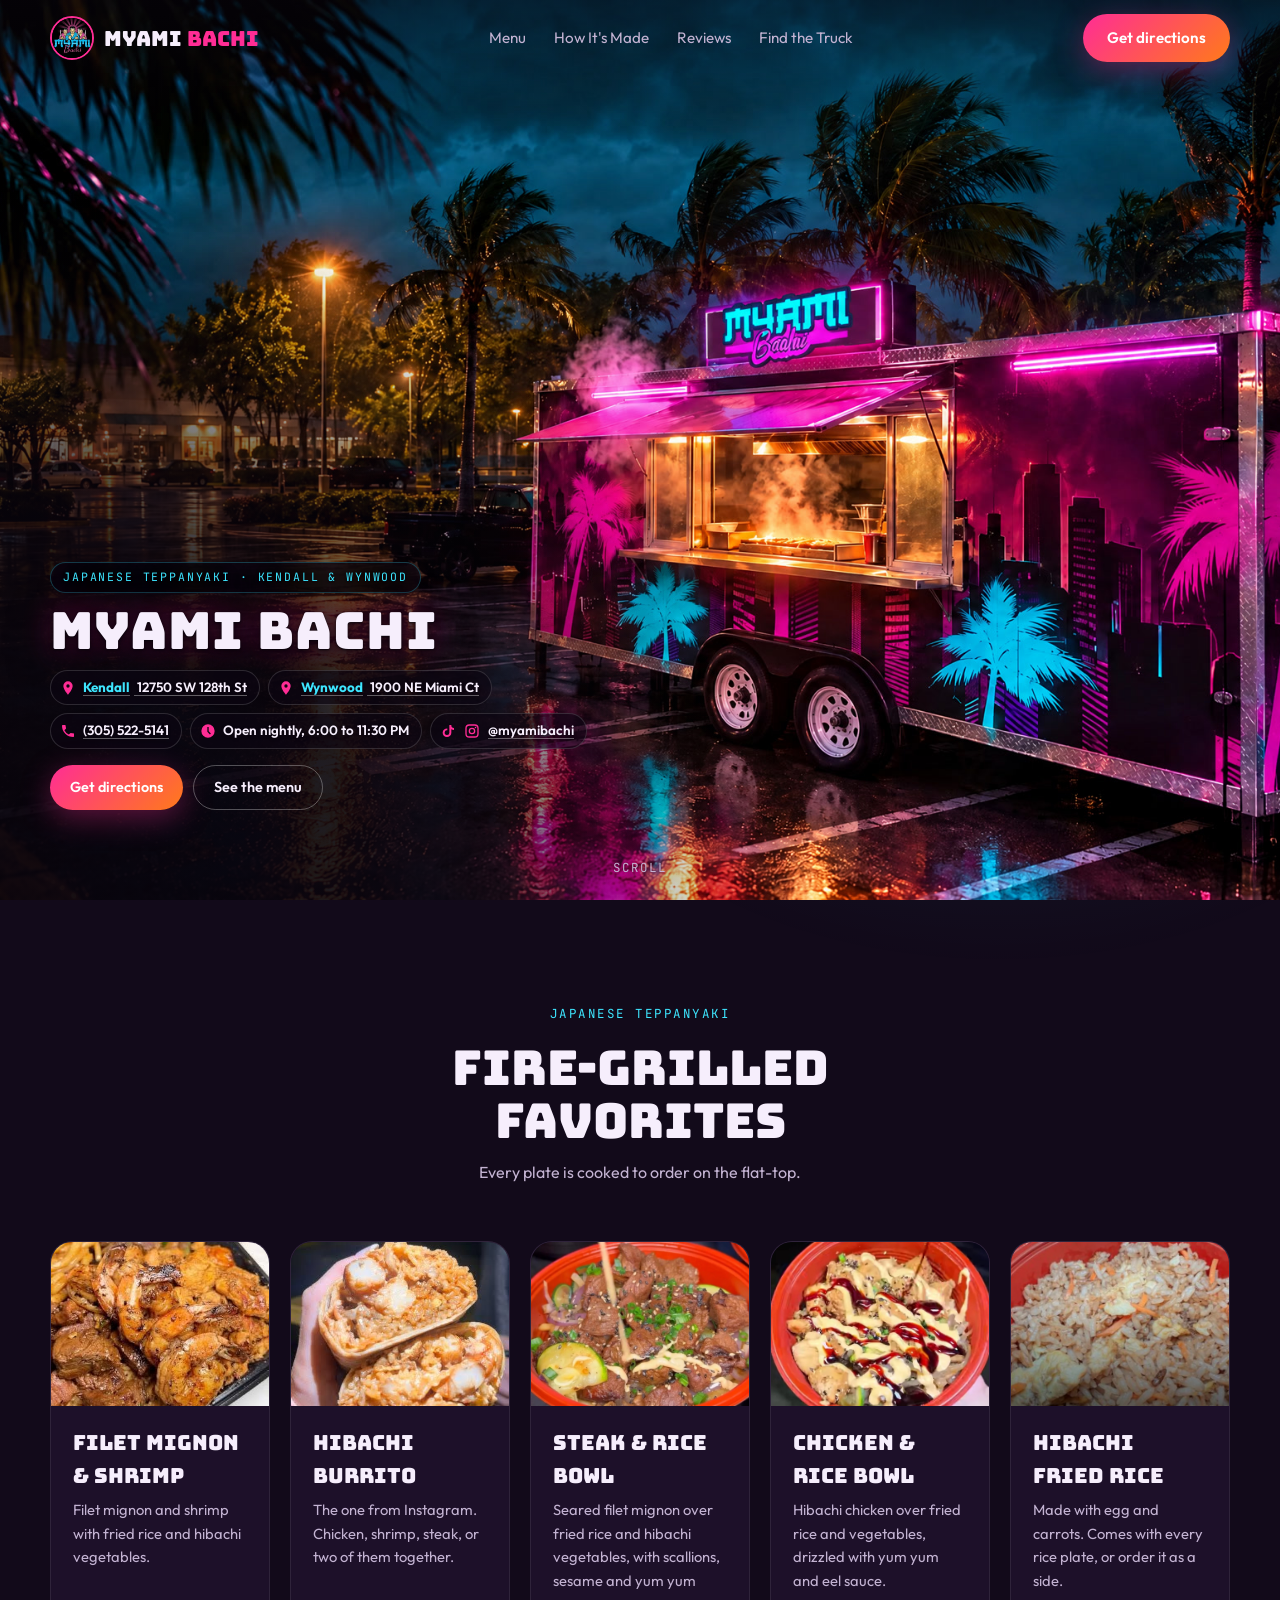
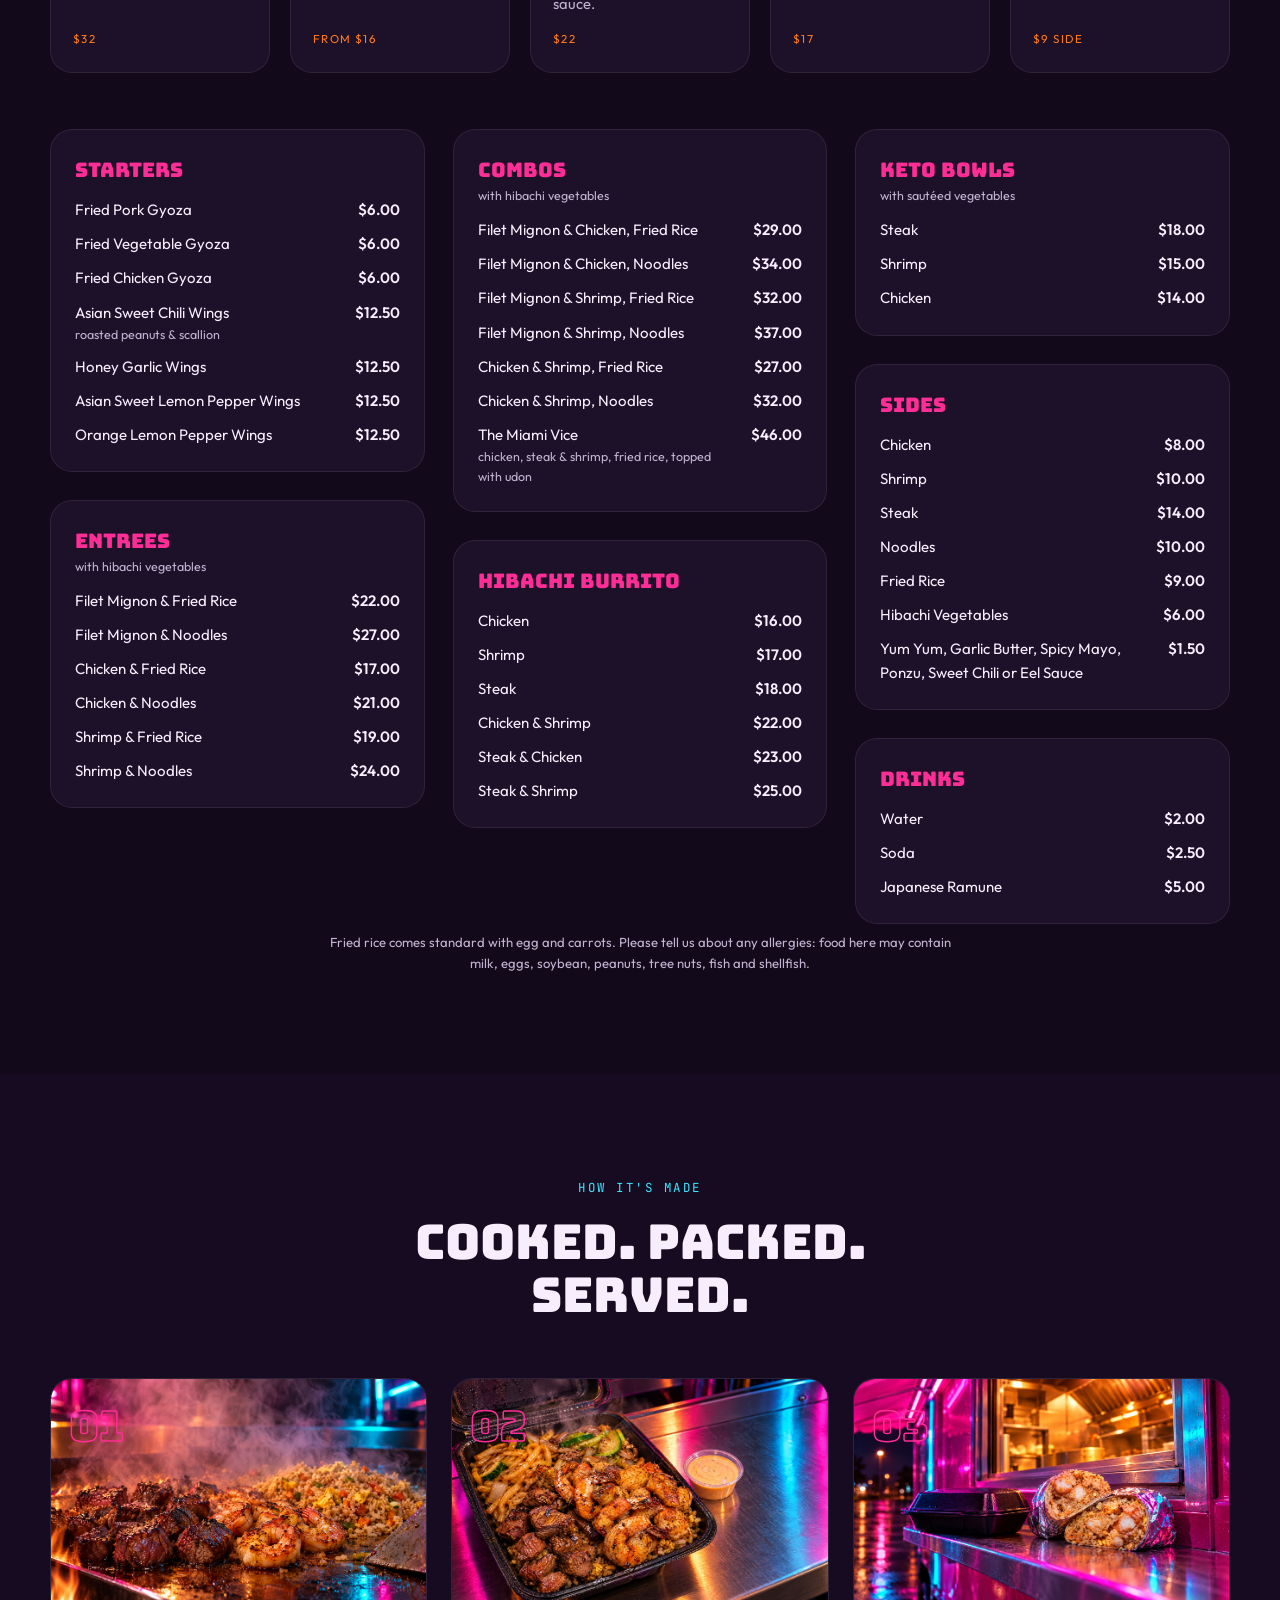
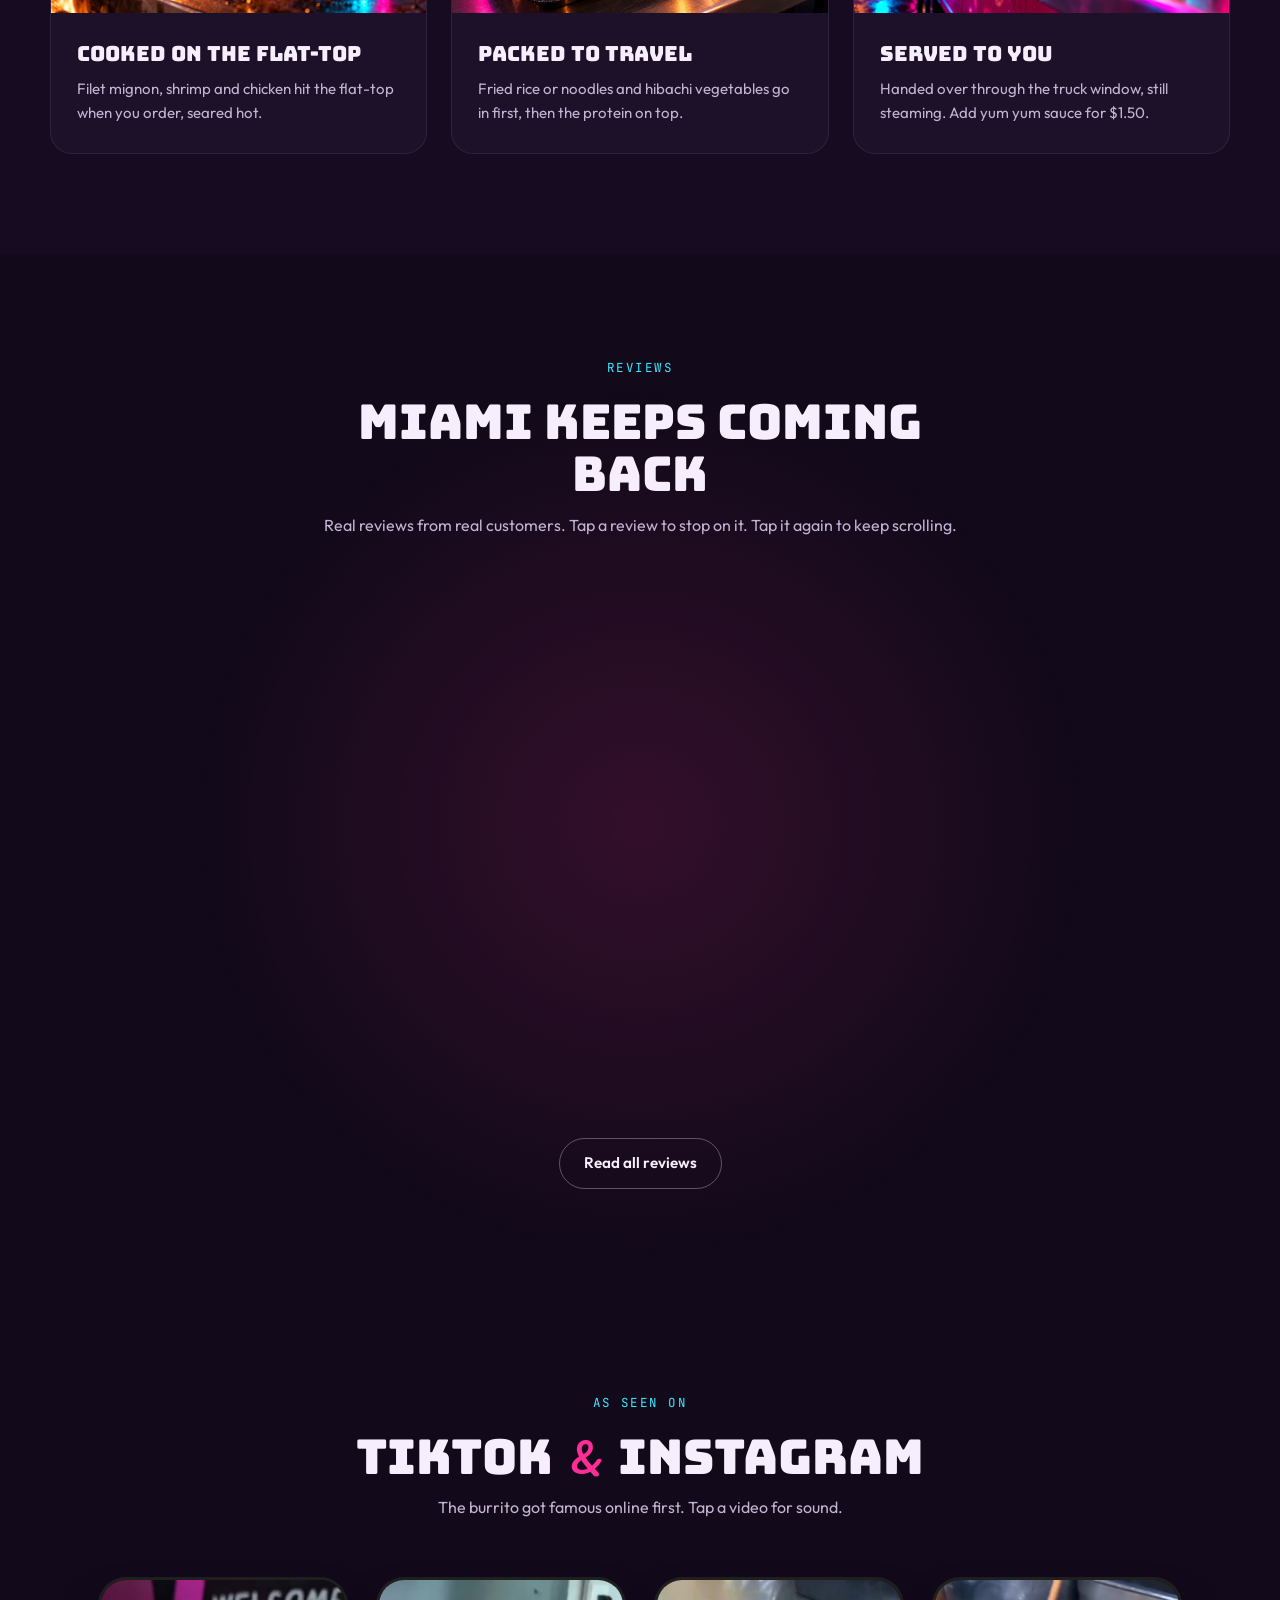
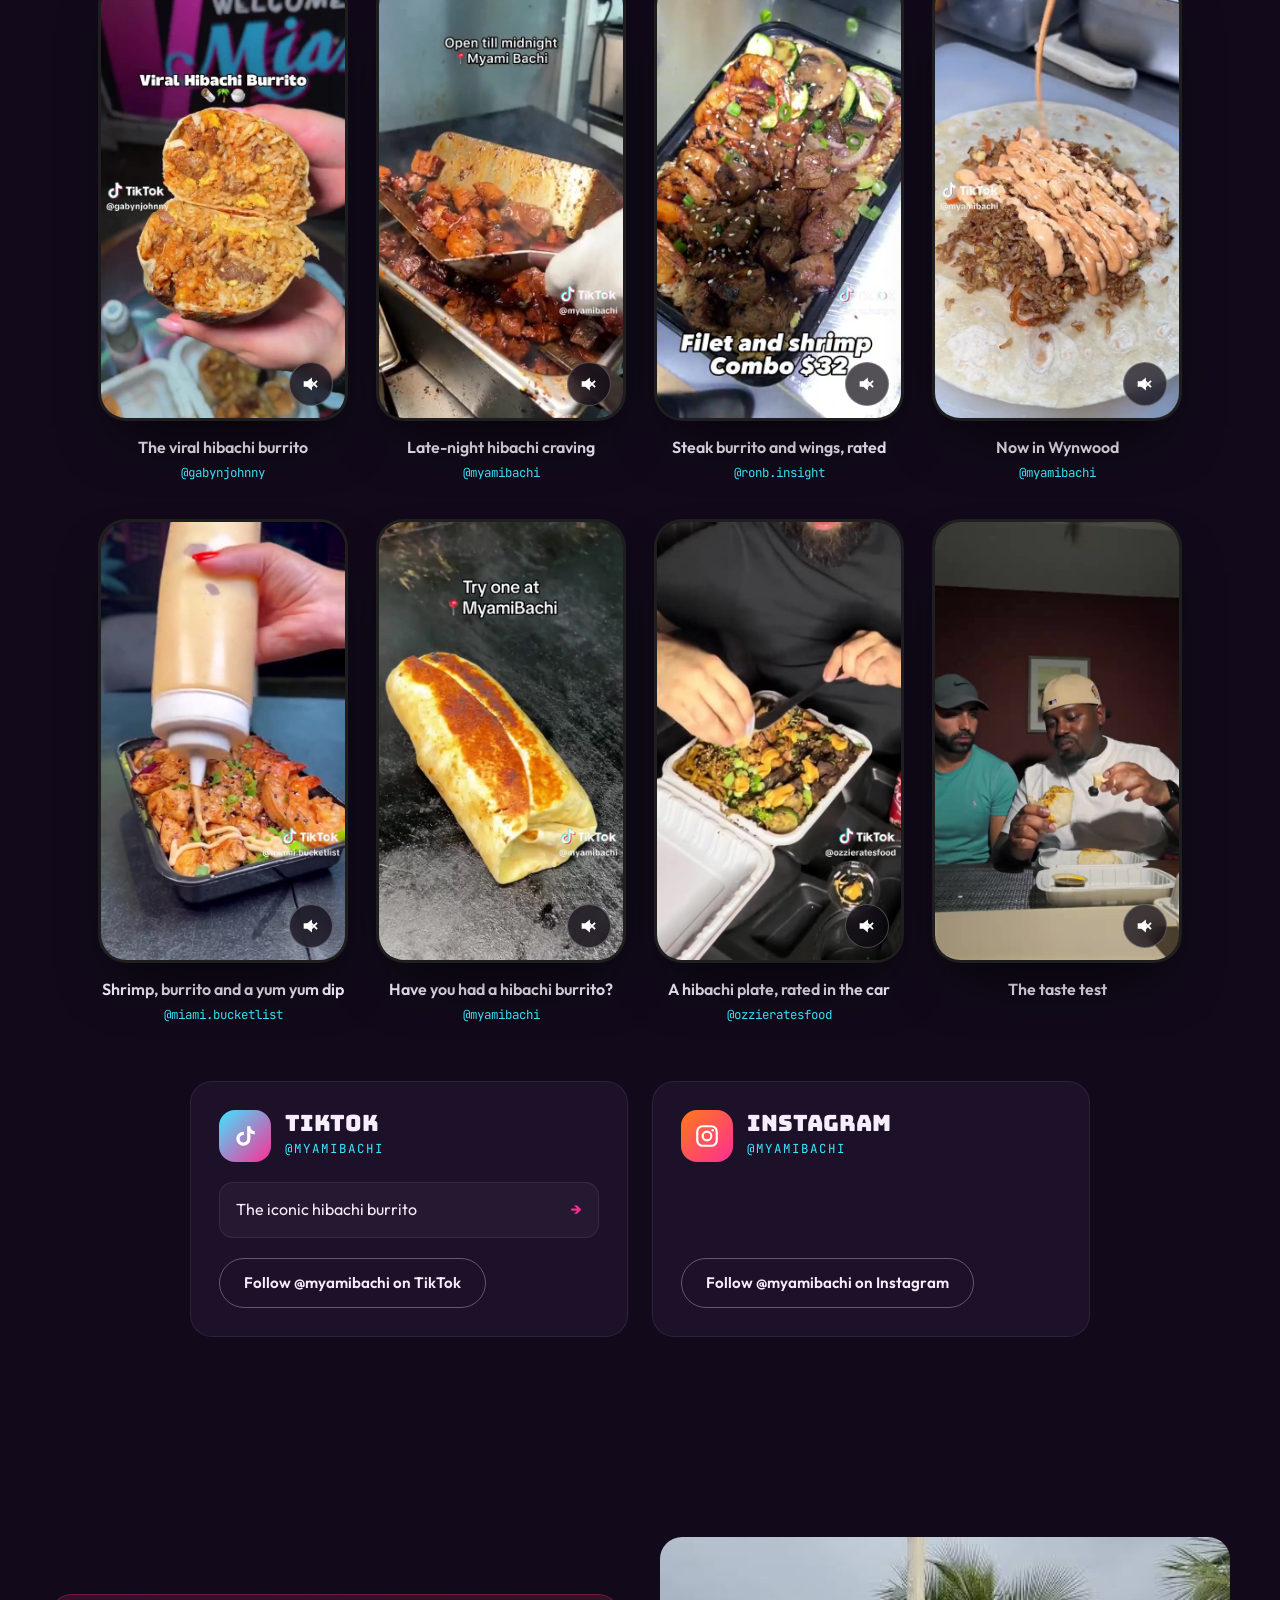
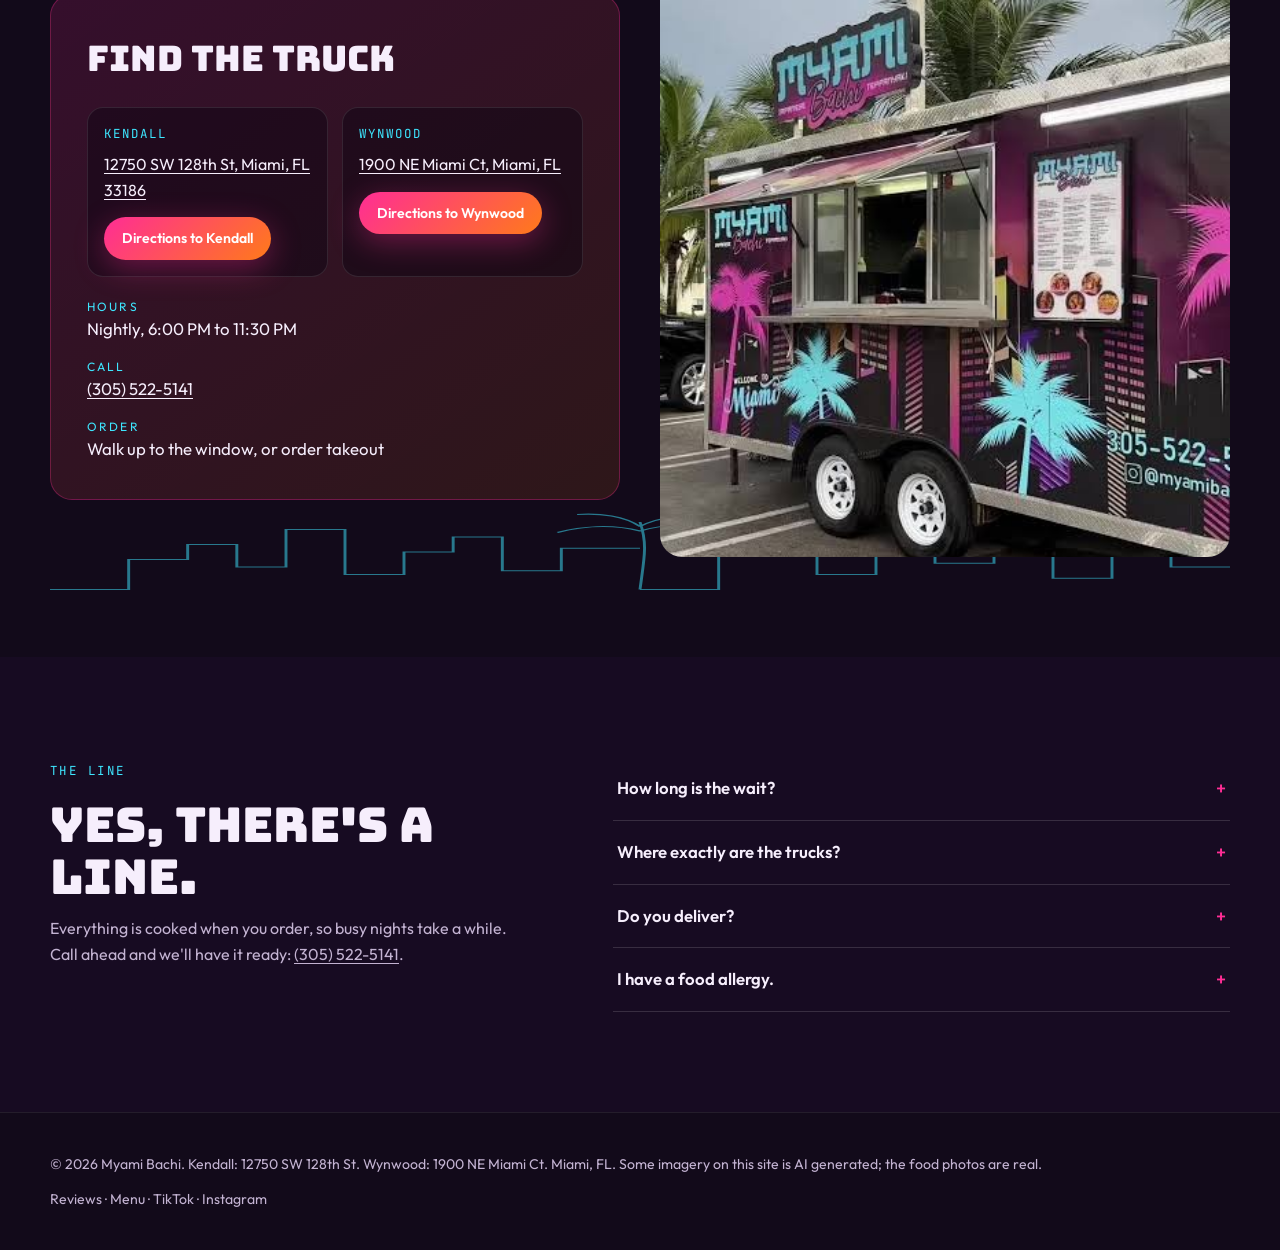
==== commit cf0b4fee: "Add the @myamibachi handle with TikTok and Instagram links to the hero Co-Authored-By: Claude Opus 5" ====
--- a/index.html
+++ b/index.html
@@ -63,6 +63,11 @@
           <svg viewBox="0 0 24 24" aria-hidden="true"><path d="M12 2a10 10 0 1 0 0 20 10 10 0 0 0 0-20zm1 10.4 3.3 3.3-1.4 1.4-3.9-3.9V6h2z" fill="currentColor"/></svg>
           <span>Open nightly, 6:00 to 11:30 PM</span>
         </li>
+        <li class="social-pill">
+          <a href="https://www.tiktok.com/@myamibachi" target="_blank" rel="noopener" aria-label="Myami Bachi on TikTok"><svg viewBox="0 0 24 24" aria-hidden="true"><path d="M14 3v11.5a3.5 3.5 0 1 1-3-3.46V8.1A6.5 6.5 0 1 0 17 14.5V9.3a7 7 0 0 0 4 1.2v-3A4 4 0 0 1 17 3.5V3h-3z" fill="currentColor"/></svg></a>
+          <a href="https://www.instagram.com/myamibachi/" target="_blank" rel="noopener" aria-label="Myami Bachi on Instagram"><svg viewBox="0 0 24 24" aria-hidden="true"><rect x="3" y="3" width="18" height="18" rx="5" fill="none" stroke="currentColor" stroke-width="2"/><circle cx="12" cy="12" r="4" fill="none" stroke="currentColor" stroke-width="2"/><circle cx="17.3" cy="6.7" r="1.2" fill="currentColor"/></svg></a>
+          <a class="handle" href="https://www.instagram.com/myamibachi/" target="_blank" rel="noopener">@myamibachi</a>
+        </li>
       </ul>
       <div class="cta-row">
         <a class="btn btn-hot" href="#visit">Get directions</a>
--- a/css/styles.css
+++ b/css/styles.css
@@ -182,6 +182,10 @@
 .location .addr { font-size: 1rem; }
 .location .btn { align-self: flex-start; margin-top: 6px; padding: 10px 18px; font-size: .88rem; }
 @media (max-width: 520px) { .locations { grid-template-columns: 1fr; } }
+.hero-info .social-pill { gap: 8px; }
+.hero-info .social-pill a:not(.handle) { display: inline-grid; place-items: center; text-decoration: none; }
+.hero-info .social-pill a:not(.handle) svg { transition: color .25s var(--ease-out), transform .25s var(--ease-out); }
+.hero-info .social-pill a:not(.handle):hover svg { color: var(--cyan); transform: scale(1.15); }
 .hero-info a b { color: var(--cyan); font-weight: 700; margin-right: 4px; }
 .visit-card dl { margin-top: 20px; display: grid; gap: 14px; }
 .visit-card dt { font-size: .75rem; letter-spacing: .18em; text-transform: uppercase; color: var(--cyan); }
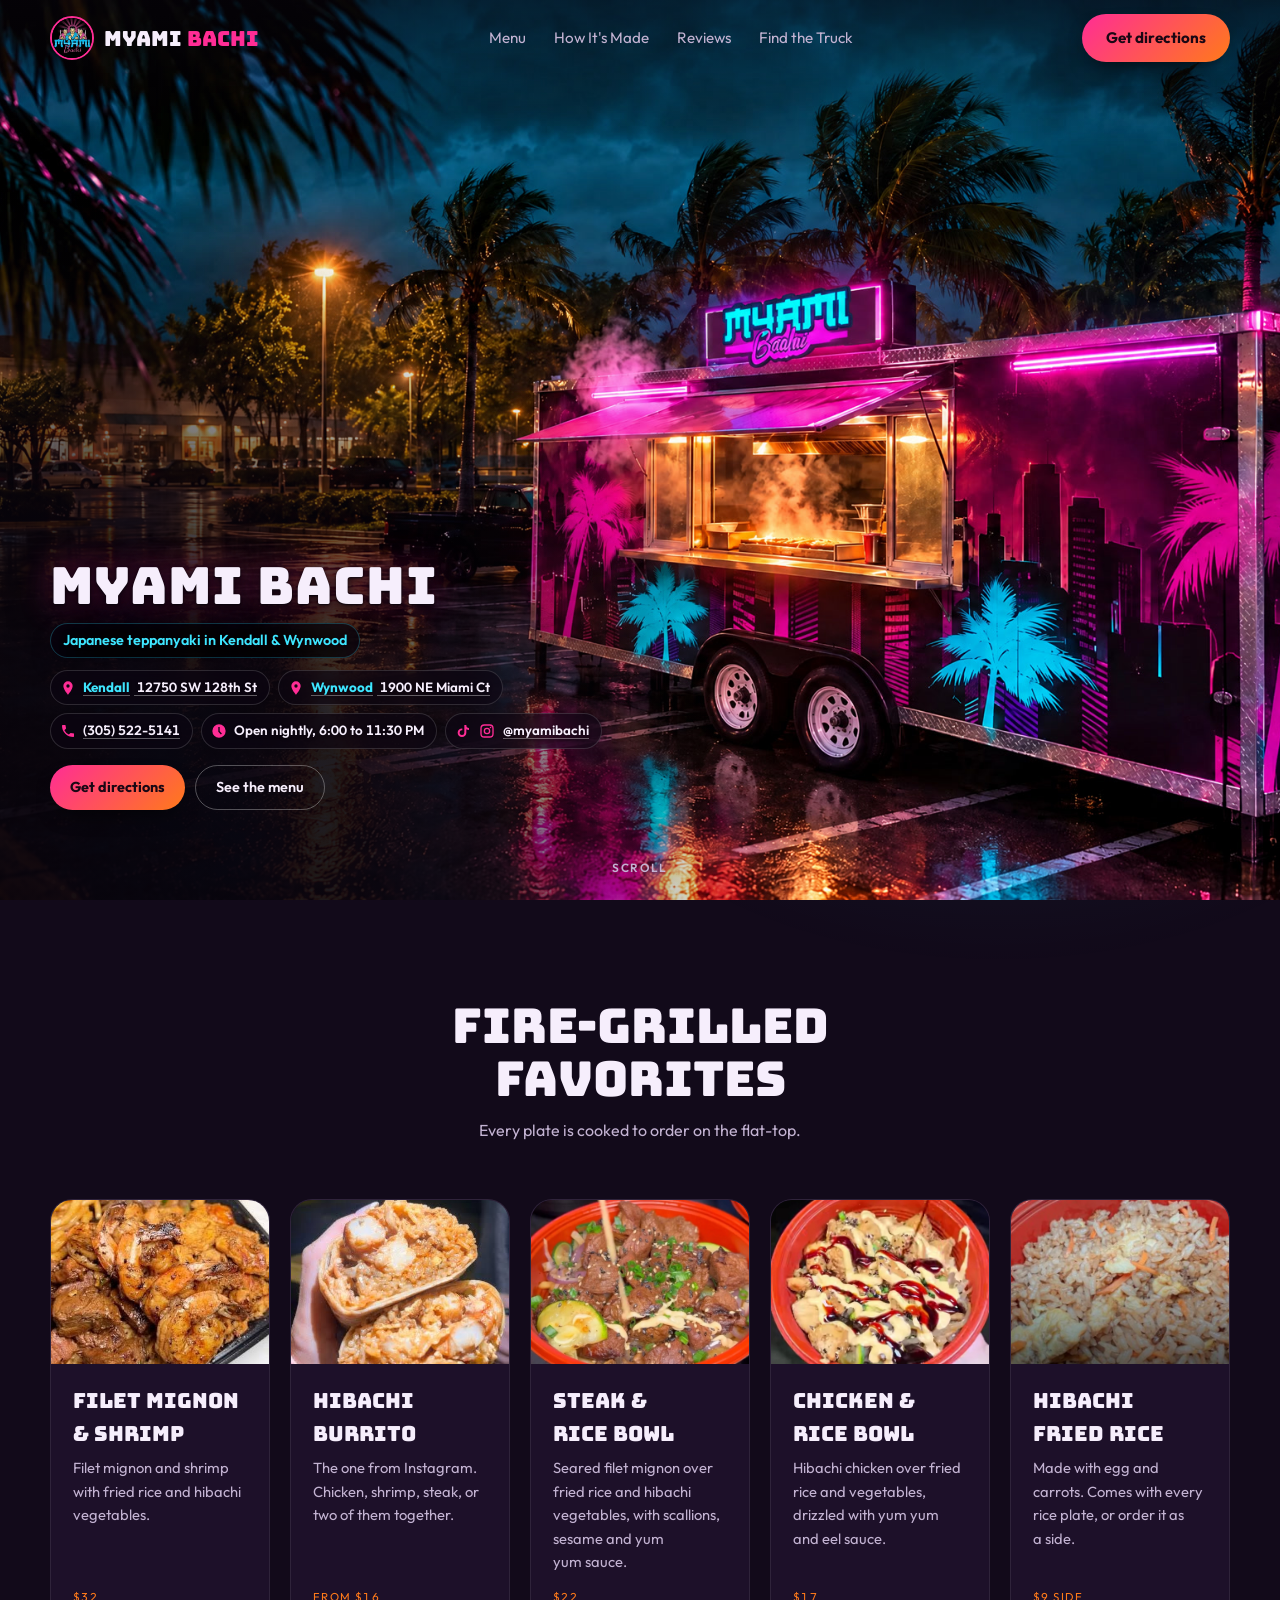
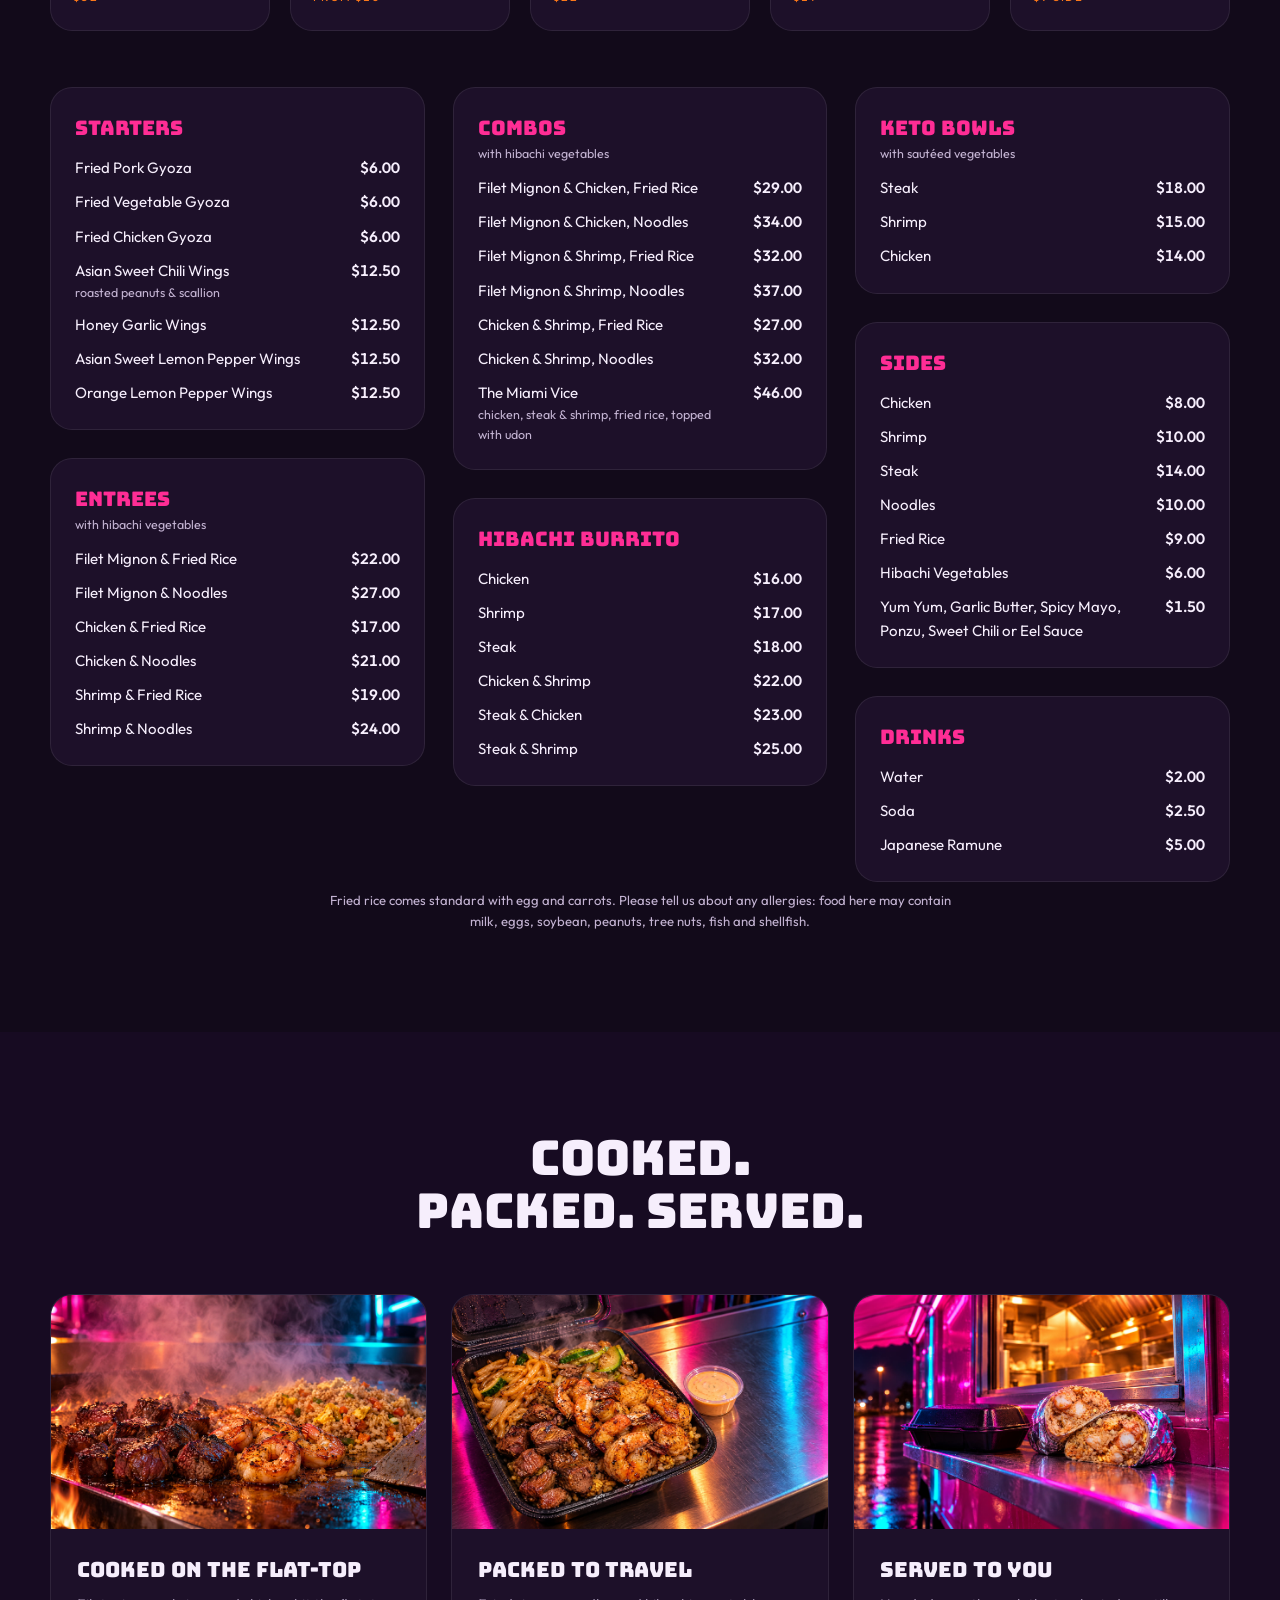
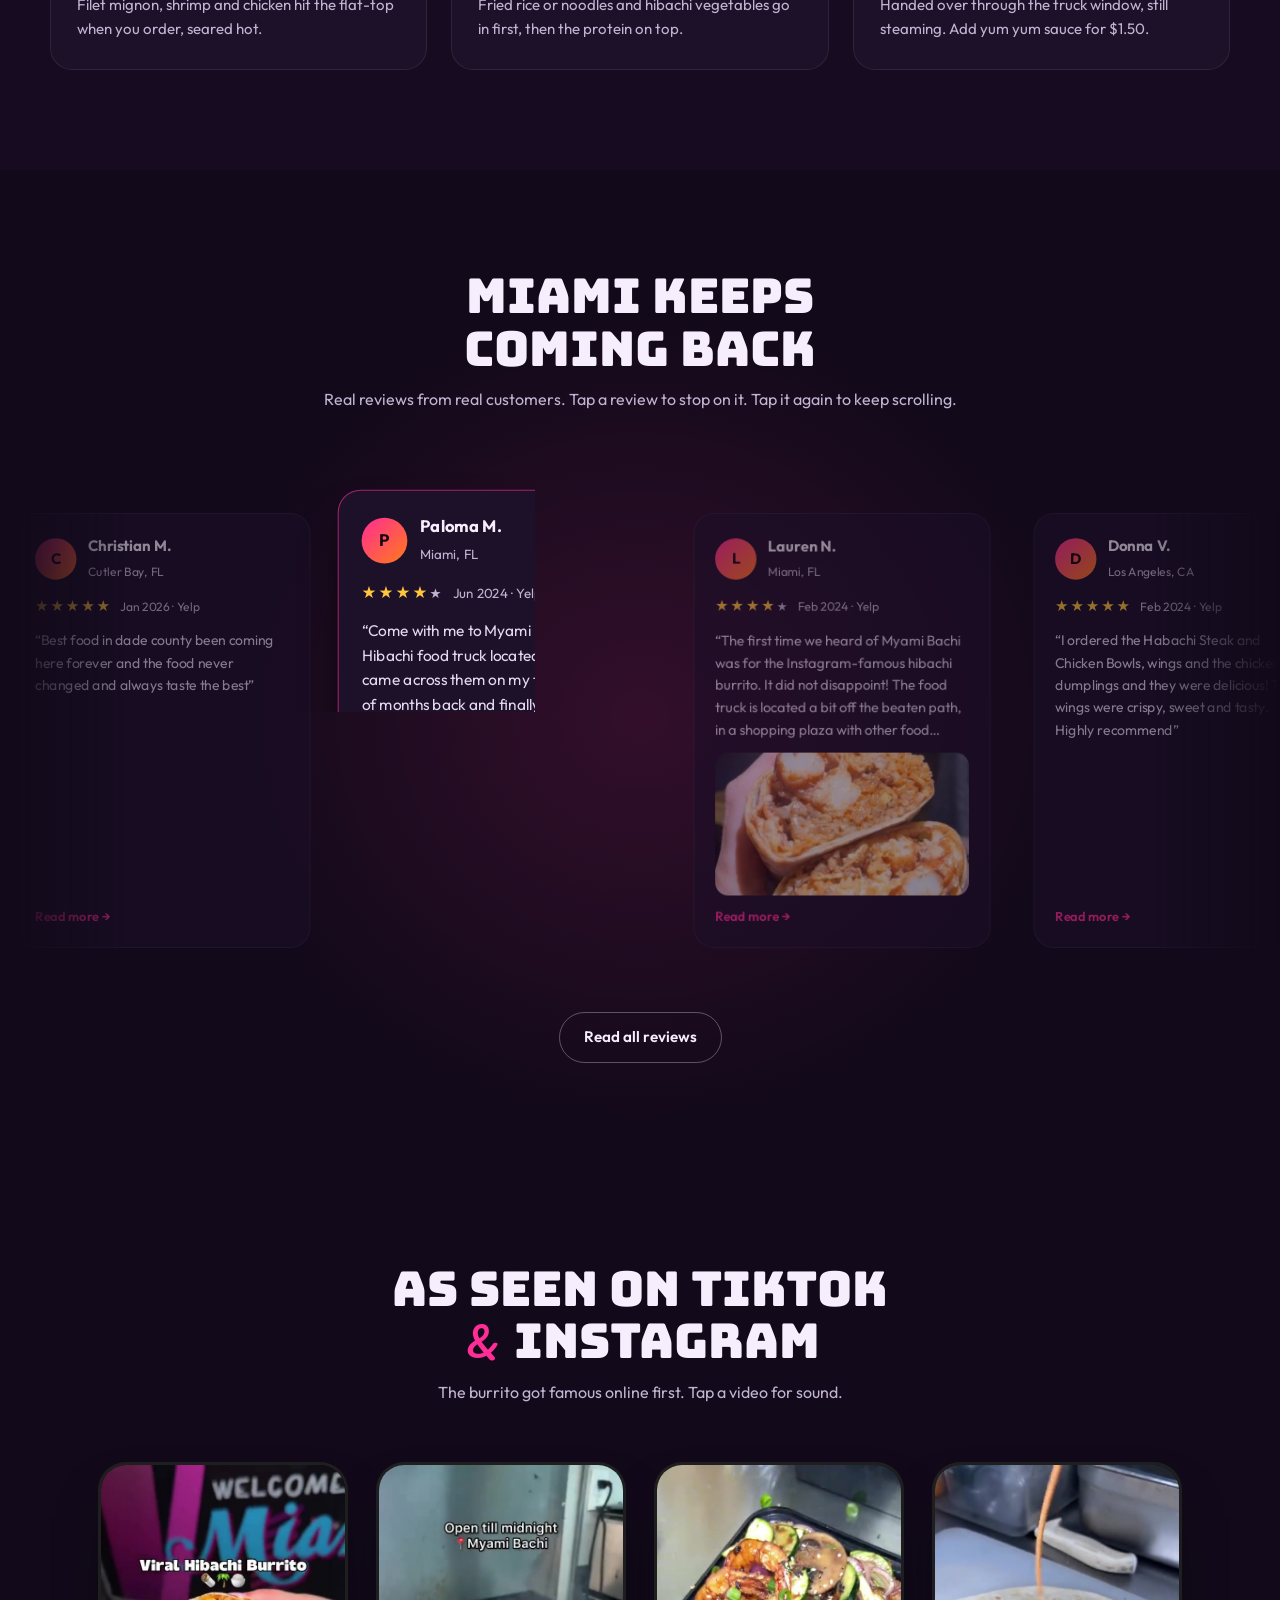
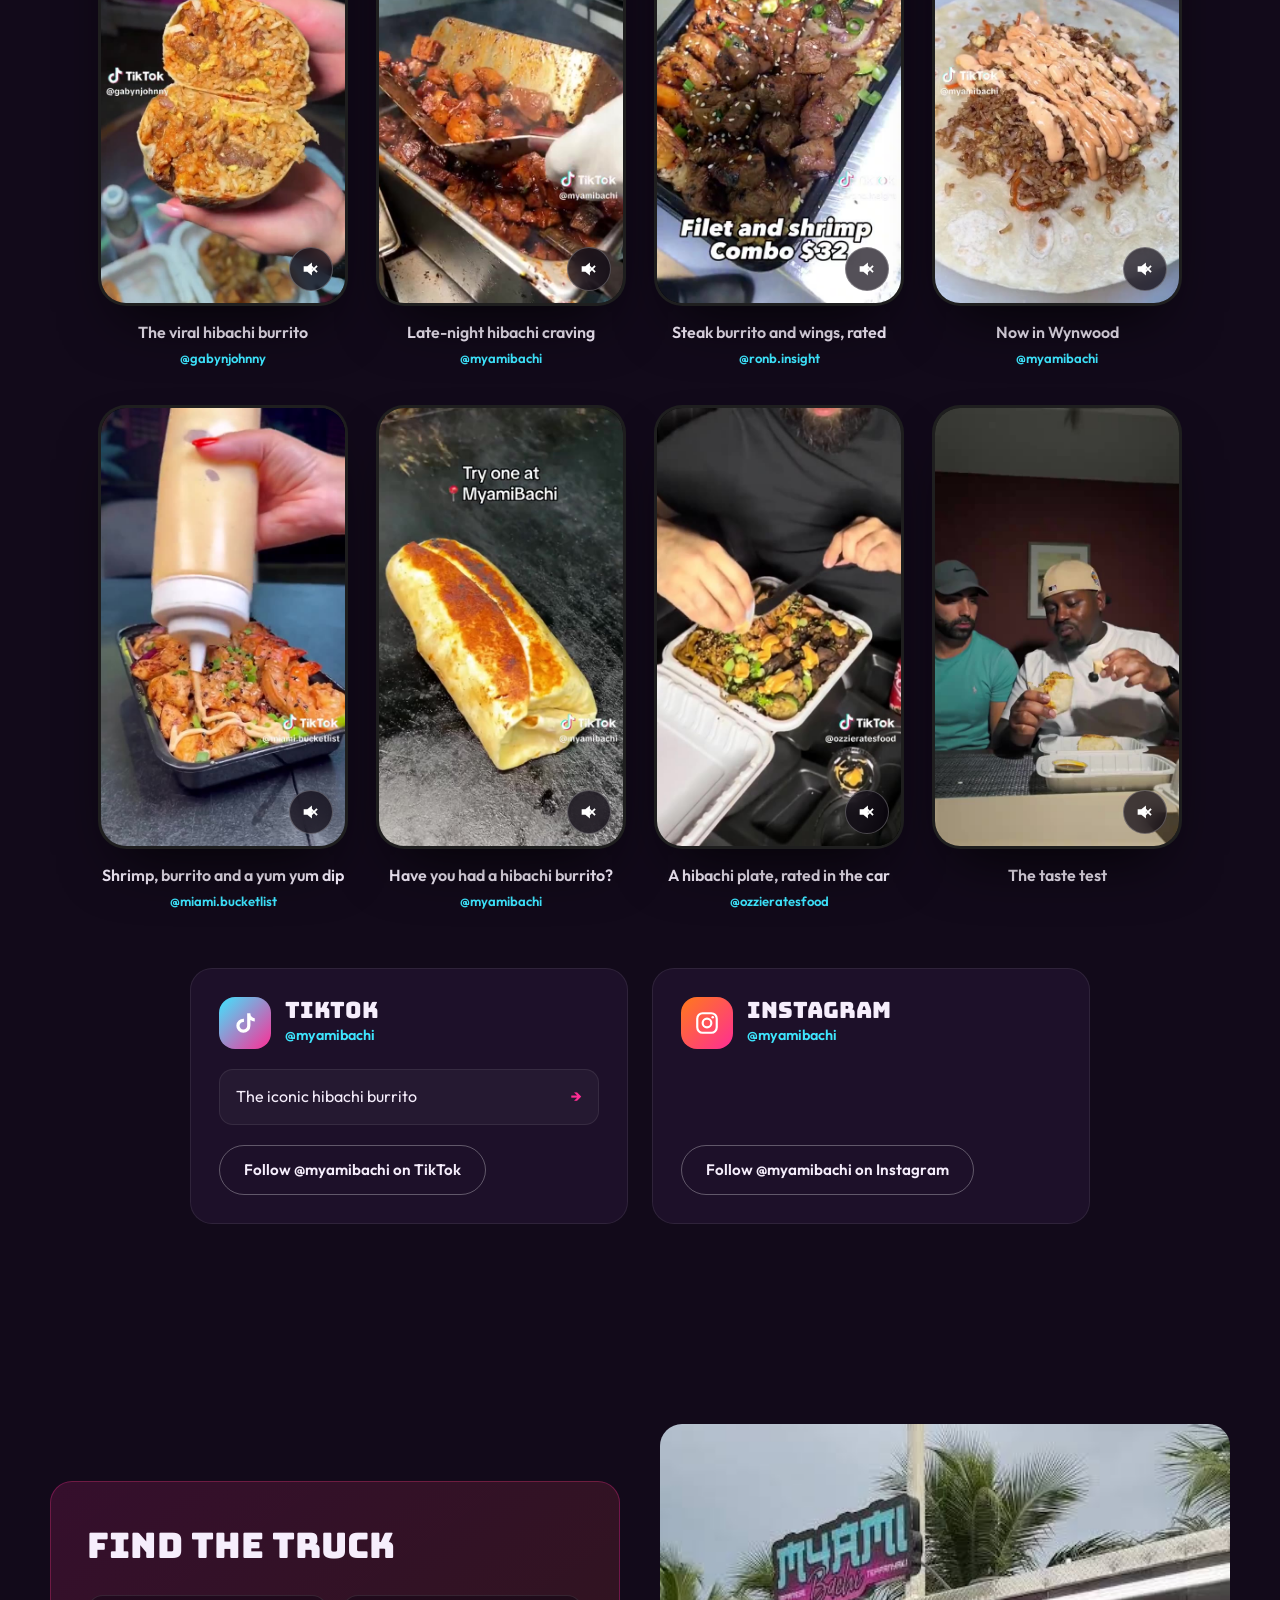
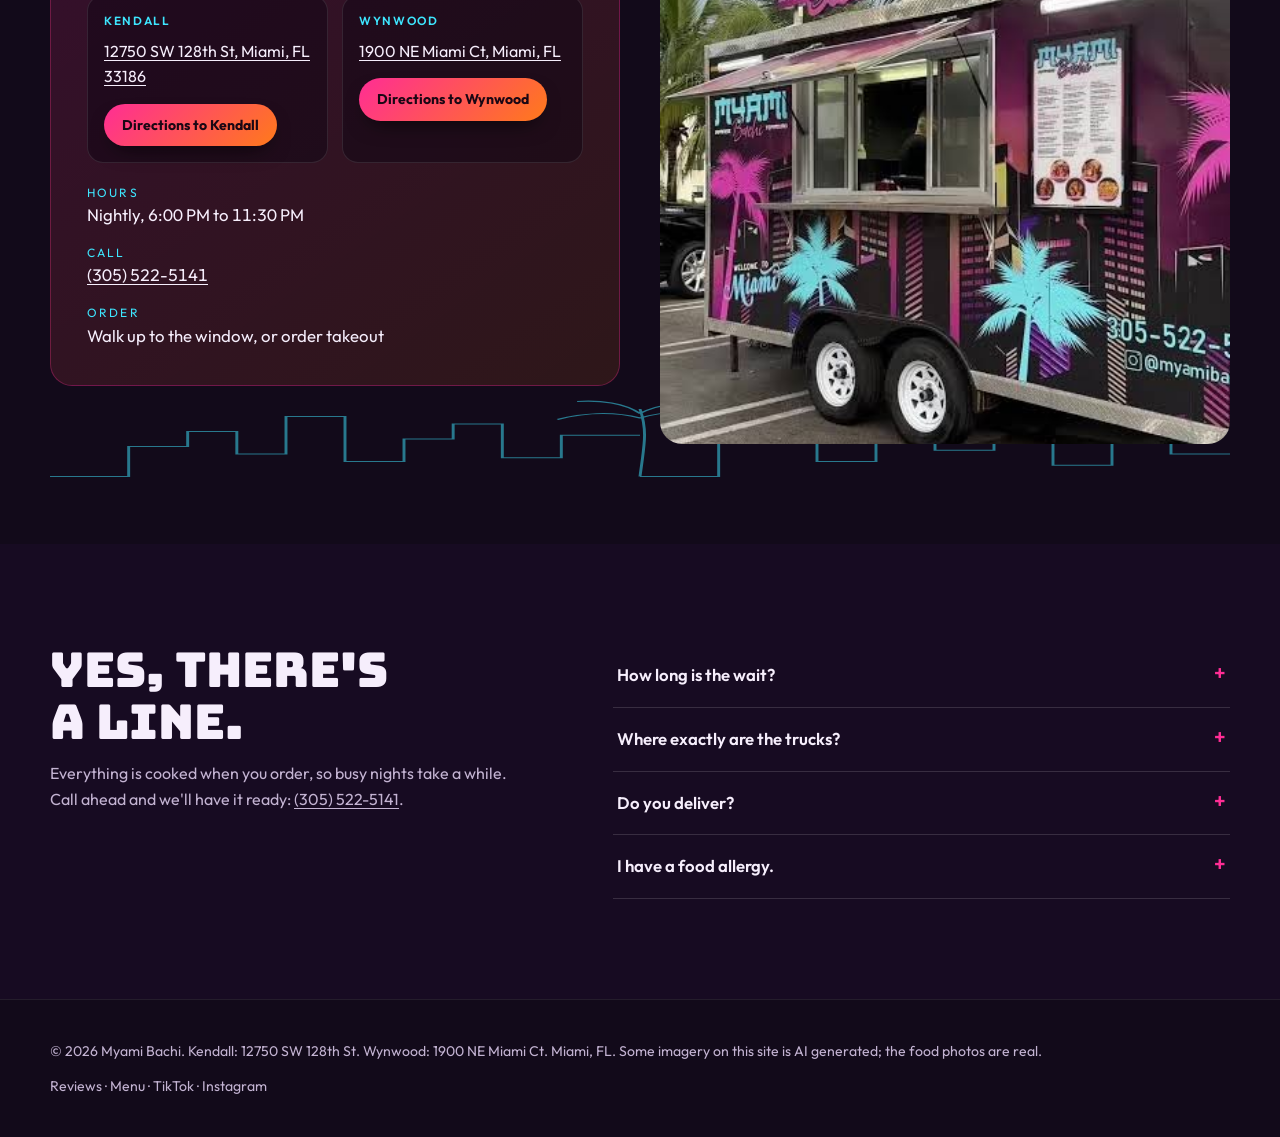
==== commit cc323c2b: "Polish pass from the Impeccable skill's craft floor - Remove eyebrow/kicker labels and the 01/02/03 " ====
--- a/index.html
+++ b/index.html
@@ -14,7 +14,7 @@
   <meta property="og:image" content="">
   <link rel="preconnect" href="https://fonts.googleapis.com">
   <link rel="preconnect" href="https://fonts.gstatic.com" crossorigin>
-  <link href="https://fonts.googleapis.com/css2?family=Bungee&family=Pacifico&family=Outfit:wght@400;600&family=JetBrains+Mono:wght@500&display=swap" rel="stylesheet">
+  <link href="https://fonts.googleapis.com/css2?family=Bungee&family=Pacifico&family=Outfit:wght@400;600&display=swap" rel="stylesheet">
   <link rel="stylesheet" href="css/styles.css">
 </head>
 <body>
@@ -44,8 +44,8 @@
     </video>
     <div class="hero-shade" aria-hidden="true"></div>
     <div class="hero-copy wrap">
-      <p class="kicker mono">Japanese teppanyaki &middot; Kendall &amp; Wynwood</p>
       <h1>MYAMI BACHI</h1>
+      <p class="tagline">Japanese teppanyaki in Kendall &amp; Wynwood</p>
       <ul class="hero-info">
         <li>
           <svg viewBox="0 0 24 24" aria-hidden="true"><path d="M12 2a7 7 0 0 0-7 7c0 5.2 7 13 7 13s7-7.8 7-13a7 7 0 0 0-7-7zm0 9.5A2.5 2.5 0 1 1 12 6.5a2.5 2.5 0 0 1 0 5z" fill="currentColor"/></svg>
@@ -74,19 +74,18 @@
         <a class="btn btn-ghost" href="#menu">See the menu</a>
       </div>
     </div>
-    <a class="scroll-cue mono" href="#menu" aria-label="Scroll to the menu">Scroll</a>
+    <a class="scroll-cue label" href="#menu" aria-label="Scroll to the menu">Scroll</a>
   </header>
 
   <main id="main" tabindex="-1">
   <section id="menu">
     <div class="wrap">
-      <div class="section-head reveal">
-        <span class="eyebrow">Japanese teppanyaki</span>
+      <div class="section-head">
         <h2>Fire-grilled favorites</h2>
         <p>Every plate is cooked to order on the flat-top.</p>
       </div>
       <div class="menu-grid">
-        <article class="dish reveal">
+        <article class="dish">
           <div class="media"><img src="assets/img/combo-steak-shrimp.jpg" alt="Filet mignon and shrimp hibachi combo"></div>
           <div class="dish-body">
             <h3>Filet Mignon &amp; Shrimp</h3>
@@ -94,7 +93,7 @@
             <span class="tag">$32</span>
           </div>
         </article>
-        <article class="dish reveal">
+        <article class="dish">
           <div class="media"><img src="assets/img/hibachi-burrito.jpg" alt="Shrimp hibachi burrito cut in half"></div>
           <div class="dish-body">
             <h3>Hibachi Burrito</h3>
@@ -102,7 +101,7 @@
             <span class="tag">From $16</span>
           </div>
         </article>
-        <article class="dish reveal">
+        <article class="dish">
           <div class="media"><img src="assets/img/steak-rice-bowl.jpg" alt="Steak and rice bowl with zucchini, onion, scallions, sesame and yum yum sauce"></div>
           <div class="dish-body">
             <h3>Steak &amp; Rice Bowl</h3>
@@ -110,7 +109,7 @@
             <span class="tag">$22</span>
           </div>
         </article>
-        <article class="dish reveal">
+        <article class="dish">
           <div class="media"><img src="assets/img/chicken-rice-bowl.jpg" alt="Chicken and rice bowl drizzled with yum yum and eel sauce"></div>
           <div class="dish-body">
             <h3>Chicken &amp; Rice Bowl</h3>
@@ -118,7 +117,7 @@
             <span class="tag">$17</span>
           </div>
         </article>
-        <article class="dish reveal">
+        <article class="dish">
           <div class="media"><img src="assets/img/fried-rice.jpg" alt="Hibachi fried rice with egg and carrots"></div>
           <div class="dish-body">
             <h3>Hibachi Fried Rice</h3>
@@ -128,7 +127,7 @@
         </article>
       </div>
 
-      <div class="menu-full reveal">
+      <div class="menu-full">
         <div class="menu-col">
           <h3>Starters</h3>
           <ul>
@@ -210,20 +209,19 @@
 
   <section id="process" class="process">
     <div class="wrap">
-      <div class="section-head reveal">
-        <span class="eyebrow">How it's made</span>
+      <div class="section-head">
         <h2>Cooked. Packed. Served.</h2>
       </div>
       <div class="steps">
-        <figure class="step reveal">
+        <figure class="step">
           <div class="media"><img src="assets/img/step-cooked.jpg" data-alt="assets/img/steak-noodles.jpg" onerror="var a=this.dataset.alt.split('|'),n=a.shift();this.dataset.alt=a.join('|');if(n)this.src=n;else this.onerror=null" alt="Filet mignon, shrimp and fried rice searing on the flat-top" loading="lazy"></div>
           <figcaption><h3>Cooked on the flat-top</h3><p>Filet mignon, shrimp and chicken hit the flat-top when you order, seared hot.</p></figcaption>
         </figure>
-        <figure class="step reveal">
+        <figure class="step">
           <div class="media"><img src="assets/img/step-packed.jpg" data-alt="assets/img/combo-steak-shrimp.jpg" onerror="var a=this.dataset.alt.split('|'),n=a.shift();this.dataset.alt=a.join('|');if(n)this.src=n;else this.onerror=null" alt="A takeout box of fried rice, noodles, filet mignon and shrimp with yum yum sauce" loading="lazy"></div>
           <figcaption><h3>Packed to travel</h3><p>Fried rice or noodles and hibachi vegetables go in first, then the protein on top.</p></figcaption>
         </figure>
-        <figure class="step reveal">
+        <figure class="step">
           <div class="media"><img src="assets/img/step-served.jpg" data-alt="assets/img/hibachi-burrito.jpg" onerror="var a=this.dataset.alt.split('|'),n=a.shift();this.dataset.alt=a.join('|');if(n)this.src=n;else this.onerror=null" alt="A hibachi burrito and a takeout box waiting on the truck's window ledge" loading="lazy"></div>
           <figcaption><h3>Served to you</h3><p>Handed over through the truck window, still steaming. Add yum yum sauce for $1.50.</p></figcaption>
         </figure>
@@ -233,8 +231,7 @@
 
   <section id="reviews" class="reviews-strip">
     <div class="wrap">
-      <div class="section-head reveal">
-        <span class="eyebrow">Reviews</span>
+      <div class="section-head">
         <h2>Miami keeps coming back</h2>
         <p>Real reviews from real customers. Tap a review to stop on it. Tap it again to keep scrolling.</p>
       </div>
@@ -271,9 +268,8 @@
 
   <section id="seen-on" class="seen-on" hidden>
     <div class="wrap">
-      <div class="section-head reveal">
-        <span class="eyebrow">As seen on</span>
-        <h2>TikTok <span class="amp">&amp;</span> Instagram</h2>
+      <div class="section-head">
+        <h2>As seen on TikTok <span class="amp">&amp;</span> Instagram</h2>
         <p>The burrito got famous online first. Tap a video for sound.</p>
       </div>
       <div class="clips" id="socialClips" hidden></div>
@@ -283,16 +279,16 @@
 
   <section id="visit">
     <div class="wrap visit">
-      <div class="visit-card reveal">
+      <div class="visit-card">
         <h2>Find the truck</h2>
         <div class="locations">
           <div class="location">
-            <span class="loc-name mono">Kendall</span>
+            <span class="loc-name label">Kendall</span>
             <a class="addr" href="https://www.google.com/maps/search/?api=1&amp;query=12750+SW+128th+St+Miami+FL+33186" target="_blank" rel="noopener">12750 SW 128th St, Miami, FL 33186</a>
             <a class="btn btn-hot" href="https://www.google.com/maps/dir/?api=1&amp;destination=12750+SW+128th+St+Miami+FL+33186" target="_blank" rel="noopener">Directions to Kendall</a>
           </div>
           <div class="location">
-            <span class="loc-name mono">Wynwood</span>
+            <span class="loc-name label">Wynwood</span>
             <a class="addr" href="https://www.google.com/maps/search/?api=1&amp;query=1900+NE+Miami+Ct+Miami+FL" target="_blank" rel="noopener">1900 NE Miami Ct, Miami, FL</a>
             <a class="btn btn-hot" href="https://www.google.com/maps/dir/?api=1&amp;destination=1900+NE+Miami+Ct+Miami+FL" target="_blank" rel="noopener">Directions to Wynwood</a>
           </div>
@@ -306,18 +302,17 @@
       <svg class="skyline" id="skyline" viewBox="0 0 600 120" preserveAspectRatio="none" aria-hidden="true">
         <path d="M0 110 H40 V70 H70 V50 H95 V80 H120 V30 H150 V90 H180 V60 H205 V40 H230 V85 H260 V55 H300 M300 110 C302 70 304 50 300 20 M300 32 C285 22 270 26 258 34 M300 32 C315 20 332 24 342 34 M300 26 C292 12 280 8 268 10 M300 26 C310 12 324 10 334 14 M300 110 H340 V65 H365 V45 H390 V90 H420 V35 H450 V75 H480 V50 H510 V95 H540 V60 H570 V80 H600" />
       </svg>
-      <img class="reveal truck-photo" src="assets/img/truck.jpg" alt="The Myami Bachi food truck, wrapped in purple with neon palm trees">
+      <img class="truck-photo" src="assets/img/truck.jpg" alt="The Myami Bachi food truck, wrapped in purple with neon palm trees">
     </div>
   </section>
 
   <section id="wait" class="wait">
     <div class="wrap wait-grid">
-      <div class="wait-head reveal">
-        <span class="eyebrow">The line</span>
+      <div class="wait-head">
         <h2>Yes, there's a line.</h2>
         <p>Everything is cooked when you order, so busy nights take a while. Call ahead and we'll have it ready: <a class="addr" href="tel:+13055225141">(305) 522-5141</a>.</p>
       </div>
-      <div class="faq reveal">
+      <div class="faq">
         <details><summary>How long is the wait?</summary><p>On a quiet night, a few minutes. On a busy weekend it can be 30 to 40 minutes, so calling ahead helps.</p></details>
         <details><summary>Where exactly are the trucks?</summary><p>Kendall: 12750 SW 128th St, in the shopping plaza lot with the other food trucks. Wynwood: 1900 NE Miami Ct. Look for the purple truck with neon palm trees.</p></details>
         <details><summary>Do you deliver?</summary><p>Not yet. Walk up to the window or call ahead for takeout.</p></details>
--- a/css/styles.css
+++ b/css/styles.css
@@ -14,8 +14,9 @@
   --display: "Bungee", "Arial Black", sans-serif;
   --script: "Pacifico", cursive;
   --body: "Outfit", system-ui, sans-serif;
-  --mono: "JetBrains Mono", ui-monospace, monospace;
-  --ease-out: cubic-bezier(.22, 1, .36, 1);
+  --ease-out: cubic-bezier(.16, 1, .3, 1); /* exponential ease-out */
+  --ink: #1a0714;          /* dark text on neon fills */
+  --lift: 0 24px 50px -20px rgba(0,0,0,.85), 0 8px 18px -8px rgba(0,0,0,.6); /* neutral elevation */
   --ease-in-out: cubic-bezier(.65, 0, .35, 1);
   --tshadow: 0 1px 2px rgba(8,4,12,.95), 0 3px 12px rgba(8,4,12,.78), 0 10px 44px rgba(8,4,12,.8);
 }
@@ -33,6 +34,17 @@
 :focus-visible { outline: 2px solid var(--pink); outline-offset: 3px; border-radius: 6px; }
 @media (pointer: coarse) { .btn { min-height: 44px; display: inline-flex; align-items: center; justify-content: center; } }
 img { display: block; max-width: 100%; }
+
+/* Browser surfaces carry the palette too */
+::selection { background: var(--pink); color: var(--ink); }
+html { caret-color: var(--pink); scrollbar-color: rgba(255,45,149,.55) var(--night); accent-color: var(--pink); }
+::-webkit-scrollbar { width: 11px; height: 11px; }
+::-webkit-scrollbar-track { background: var(--night); }
+::-webkit-scrollbar-thumb { background: rgba(255,45,149,.45); border-radius: 99px; border: 3px solid var(--night); }
+::-webkit-scrollbar-thumb:hover { background: var(--pink); }
+h1, h2, h3 { text-wrap: balance; }
+p, dd, li { text-wrap: pretty; }
+.menu-col li b, .dish .tag, .score b, .bar span, .hero-info, .visit-card dd { font-variant-numeric: tabular-nums; }
 a { color: inherit; text-decoration: none; }
 
 .wrap { width: min(1180px, 100% - 32px); margin-inline: auto; }
@@ -57,17 +69,17 @@
   font-weight: 600; font-size: .95rem; cursor: pointer; border: 0;
   transition: transform .2s, box-shadow .2s;
 }
-.btn-hot { background: linear-gradient(135deg, var(--pink), var(--flame)); color: #fff; box-shadow: 0 8px 30px rgba(255, 45, 149, .35); }
-.btn-hot:hover { transform: translateY(-2px); box-shadow: 0 12px 38px rgba(255, 45, 149, .5); }
+.btn-hot { background: linear-gradient(135deg, var(--pink), var(--flame)); color: var(--ink); font-weight: 700; box-shadow: 0 10px 22px -10px rgba(0,0,0,.8); }
+.btn-hot:hover { transform: translateY(-2px); box-shadow: 0 16px 28px -12px rgba(0,0,0,.9); }
 .btn-ghost { border: 1.5px solid rgba(255,255,255,.3); color: var(--text); background: transparent; }
 .btn-ghost:hover { border-color: var(--cyan); color: var(--cyan); }
 .menu-toggle { display: none; background: none; border: 0; color: var(--text); font-size: 1.6rem; cursor: pointer; }
 
 /* ---------- Hero: scroll-scrubbed film in the 3D neon frame ---------- */
-.skip { position: absolute; left: -9999px; top: 8px; z-index: 100; padding: 10px 16px; background: var(--pink); color: #fff; border-radius: 10px; }
+.skip { position: absolute; left: -9999px; top: 8px; z-index: 100; padding: 10px 16px; background: var(--pink); color: var(--ink); border-radius: 10px; }
 .skip:focus { left: 16px; }
 .sr-only { position: absolute; width: 1px; height: 1px; overflow: hidden; clip: rect(0 0 0 0); white-space: nowrap; }
-.mono { font-family: var(--mono); font-size: .78rem; letter-spacing: .16em; text-transform: uppercase; }
+.label { font-family: var(--body); font-weight: 600; font-size: .74rem; letter-spacing: .14em; text-transform: uppercase; }
 
 .hero-video {
   position: relative; min-height: 100vh; min-height: 100svh;
@@ -84,9 +96,9 @@
     linear-gradient(180deg, rgba(8,4,12,.55) 0%, rgba(8,4,12,0) 16%);
 }
 .hero-copy { position: relative; z-index: 2; text-shadow: var(--tshadow); max-width: 560px; margin-left: max(16px, calc((100% - 1180px) / 2)); margin-right: 16px; width: auto; }
-.hero-copy .kicker { display: inline-block; color: var(--cyan); margin-bottom: 12px; font-size: .72rem; padding: 5px 12px; border-radius: 999px; background: rgba(12,6,18,.72); border: 1px solid rgba(62,230,255,.25); backdrop-filter: blur(10px); }
+.hero-copy .tagline { display: inline-block; margin-top: 12px; padding: 5px 12px; border-radius: 999px; background: rgba(12,6,18,.72); border: 1px solid rgba(62,230,255,.25); backdrop-filter: blur(10px); color: var(--cyan); font-weight: 600; font-size: .9rem; }
 .hero-copy h1 { font-family: var(--display); font-weight: 400; font-size: clamp(2.2rem, 4vw, 3.6rem); line-height: 1; letter-spacing: .02em; text-shadow: var(--tshadow), 0 0 32px rgba(255,45,149,.45); }
-.hero-info { list-style: none; display: flex; flex-wrap: wrap; gap: 8px; margin-top: 14px; }
+.hero-info { list-style: none; display: flex; flex-wrap: wrap; gap: 8px; margin-top: 12px; }
 .hero-info li {
   display: inline-flex; align-items: center; gap: 7px; padding: 6px 12px 6px 9px; border-radius: 999px;
   background: rgba(12,6,18,.62); border: 1px solid rgba(255,255,255,.14); backdrop-filter: blur(10px);
@@ -99,12 +111,6 @@
 .hero-copy .cta-row .btn { padding: 10px 20px; font-size: .9rem; }
 .hero-copy .btn { text-shadow: none; }
 .cta-row { display: flex; gap: 14px; flex-wrap: wrap; margin-top: 26px; }
-.hero-copy > * { animation: heroIn .9s var(--ease-out) both; }
-.hero-copy > :nth-child(2) { animation-delay: .1s; }
-.hero-copy > :nth-child(3) { animation-delay: .22s; }
-.hero-copy > :nth-child(4) { animation-delay: .34s; }
-.hero-copy > :nth-child(5) { animation-delay: .46s; }
-@keyframes heroIn { from { opacity: 0; transform: translateY(18px); } }
 .scroll-cue { position: absolute; left: 50%; bottom: 22px; translate: -50% 0; color: var(--text-2); z-index: 2; animation: cue 2.4s var(--ease-in-out) -1.2s infinite; }
 @keyframes cue { 50% { transform: translateY(6px); opacity: .5; } }
 @media (max-width: 720px) {
@@ -125,7 +131,6 @@
 body.paused *, body.paused *::before, body.paused *::after { animation-play-state: paused !important; }
 
 /* ---------- Sections ---------- */
-.eyebrow { display: inline-block; font-family: var(--mono); font-size: .78rem; letter-spacing: .2em; text-transform: uppercase; color: var(--cyan); margin-bottom: 18px; }
 .hero-ctas { display: flex; flex-wrap: wrap; gap: 14px; }
 section { padding: 100px 0; }
 .section-head { text-align: center; max-width: 640px; margin: 0 auto 56px; }
@@ -160,16 +165,10 @@
 .visit img.truck-photo { position: relative; z-index: 1; aspect-ratio: 3 / 4; max-height: 620px; object-position: center 40%; }
 
 .process { background: var(--night-2); }
-.steps { display: grid; grid-template-columns: repeat(3, 1fr); gap: 24px; counter-reset: step; }
+.steps { display: grid; grid-template-columns: repeat(3, 1fr); gap: 24px;  }
 .step { position: relative; margin: 0; border-radius: var(--radius); background: var(--panel); border: 1px solid var(--line); overflow: hidden; }
 .step img { width: 100%; aspect-ratio: 16 / 10; object-fit: cover; }
 .step figcaption { padding: 24px 26px 28px; }
-.step::before {
-  counter-increment: step; content: "0" counter(step);
-  font-family: var(--display); font-size: 2.6rem; color: transparent;
-  -webkit-text-stroke: 1.5px var(--pink); position: absolute; top: 14px; left: 18px; z-index: 1;
-  text-shadow: none;
-}
 .step h3 { font-family: var(--display); font-weight: 400; font-size: 1.3rem; }
 .step p { color: var(--muted); font-size: .94rem; margin-top: 6px; }
 
@@ -208,13 +207,13 @@
 }
 .mq-card.spot {
   opacity: 1; transform: scale(1.04); border-color: rgba(255,45,149,.6);
-  box-shadow: 0 20px 60px rgba(255,45,149,.25), 0 0 0 1px rgba(255,45,149,.3);
+  box-shadow: var(--lift);
 }
 .mq-card { cursor: pointer; }
 .mq-card:focus-visible { outline: 2px solid var(--pink); outline-offset: 4px; }
 .mq-card.selected {
   opacity: 1; transform: scale(1.07); border-color: rgba(255,45,149,.6);
-  box-shadow: 0 20px 60px rgba(255,45,149,.25), 0 0 0 1px rgba(255,45,149,.3);
+  box-shadow: var(--lift);
 }
 .marquee.has-selection .mq-card:not(.selected) { opacity: .4; }
 .mq-top { display: flex; align-items: center; gap: 12px; }
@@ -246,7 +245,7 @@
 .social-card:hover { border-color: rgba(255,45,149,.5); transform: translateY(-4px); }
 .social-card header { display: flex; align-items: center; gap: 14px; }
 .social-card h3 { font-family: var(--display); font-weight: 400; font-size: 1.4rem; line-height: 1.1; }
-.social-card .mono { color: var(--cyan); }
+.social-card .handle { color: var(--cyan); font-weight: 600; font-size: .9rem; }
 .social-icon { width: 52px; height: 52px; border-radius: 16px; display: grid; place-items: center; color: #fff; }
 .social-icon svg { width: 26px; height: 26px; }
 .tiktok .social-icon { background: linear-gradient(135deg, var(--cyan), var(--pink)); }
@@ -260,7 +259,7 @@
 .clip {
   margin: 0; opacity: 0;
   transform: translateY(70px) rotate(var(--tilt, -7deg)) scale(.88);
-  transition: opacity .7s var(--ease-out) var(--delay, 0ms), transform 1s cubic-bezier(.2, 1.3, .35, 1) var(--delay, 0ms);
+  transition: opacity .7s var(--ease-out) var(--delay, 0ms), transform 1.1s var(--ease-out) var(--delay, 0ms);
 }
 .clip.in { opacity: 1; transform: none; }
 .phone {
@@ -270,8 +269,8 @@
   transition: transform .45s var(--ease-out), border-color .45s var(--ease-out), box-shadow .45s var(--ease-out);
 }
 .phone video { width: 100%; height: 100%; object-fit: cover; display: block; }
-.clip.sound-on .phone { border-color: rgba(255,45,149,.7); box-shadow: 0 26px 60px -18px rgba(255,45,149,.5), 0 0 40px rgba(255,122,26,.2); }
-@media (hover: hover) { .phone:hover { transform: translateY(-8px); border-color: rgba(255,45,149,.6); box-shadow: 0 26px 60px -18px rgba(255,45,149,.45); } }
+.clip.sound-on .phone { border-color: rgba(255,45,149,.8); box-shadow: var(--lift); }
+@media (hover: hover) { .phone:hover { transform: translateY(-8px); border-color: rgba(255,45,149,.6); box-shadow: var(--lift); } }
 .sound {
   position: absolute; right: 12px; bottom: 12px; width: 44px; height: 44px; border-radius: 50%;
   display: grid; place-items: center; border: 1px solid rgba(255,255,255,.25); cursor: pointer;
@@ -280,10 +279,10 @@
 .sound svg { width: 22px; height: 22px; }
 .sound .on, .clip.sound-on .sound .off { display: none; }
 .clip.sound-on .sound .on { display: block; }
-.clip.sound-on .sound { background: var(--pink); border-color: var(--pink); }
+.clip.sound-on .sound { background: var(--pink); border-color: var(--pink); color: var(--ink); }
 .clip figcaption { display: flex; flex-direction: column; align-items: center; gap: 2px; margin-top: 14px; text-align: center; }
 .clip figcaption b { font-weight: 600; }
-.clip .credit { font-family: var(--mono); font-size: .78rem; color: var(--cyan); }
+.clip .credit { font-size: .82rem; font-weight: 600; color: var(--cyan); }
 a.credit:hover { text-decoration: underline; text-underline-offset: 3px; }
 @media (max-width: 1100px) { .clips { grid-template-columns: repeat(3, minmax(0, 240px)); } }
 @media (max-width: 720px) {
@@ -303,14 +302,13 @@
 .faq details { border-bottom: 1px solid rgba(255,255,255,.14); padding: 18px 4px; }
 .faq summary { cursor: pointer; font-weight: 600; font-size: 1.05rem; list-style: none; display: flex; justify-content: space-between; gap: 16px; }
 .faq summary::-webkit-details-marker { display: none; }
-.faq summary::after { content: "+"; color: var(--pink); font-family: var(--mono); transition: transform .3s var(--ease-out); }
+.faq summary::after { content: "+"; color: var(--pink); font-size: 1.3rem; line-height: 1; transition: transform .3s var(--ease-out); }
 .faq details[open] summary::after { transform: rotate(45deg); }
 .faq details p { color: var(--muted); margin-top: 10px; max-width: 60ch; }
 
 .visit { position: relative; }
 .skyline { position: absolute; left: 0; right: 0; bottom: -40px; width: 100%; height: 90px; pointer-events: none; opacity: .5; }
-.skyline path { fill: none; stroke: var(--cyan); stroke-width: 1.5; stroke-dasharray: var(--len, 2000); stroke-dashoffset: var(--len, 2000); transition: stroke-dashoffset 3.2s var(--ease-out); }
-.skyline.drawn path { stroke-dashoffset: 0; }
+.skyline path { fill: none; stroke: var(--cyan); stroke-width: 1.5; }
 
 /* Food pop: every showcased dish lifts, glows and zooms on hover, or when clicked/tapped (.popped) */
 .media { overflow: hidden; }
@@ -321,27 +319,27 @@
 }
 .menu-grid .dish:focus-visible, .steps .step:focus-visible { outline: 2px solid var(--pink); outline-offset: 4px; }
 .review-photos { overflow: visible; }
-.review-photos img, .mq-card img { transition: transform .5s var(--ease-out), filter .5s var(--ease-out), box-shadow .5s var(--ease-out); }
+.review-photos img, .mq-card img { transition: filter .5s var(--ease-out); }
 .menu-grid .dish.popped, .steps .step.popped {
   transform: translateY(-10px) scale(1.02);
   border-color: rgba(255,45,149,.6);
-  box-shadow: 0 26px 60px -18px rgba(255,45,149,.45), 0 0 0 1px rgba(255,45,149,.35), 0 0 40px rgba(255,122,26,.18);
+  box-shadow: var(--lift);
   position: relative; z-index: 2;
 }
 .menu-grid .dish.popped .media img, .steps .step.popped .media img { transform: scale(1.08); filter: saturate(1.2) brightness(1.06); }
-.dish.popped h3, .step.popped h3 { color: #fff; text-shadow: 0 0 18px rgba(255,45,149,.55); }
+.dish.popped h3, .step.popped h3 { color: #fff; }
 .dish.popped .tag { color: var(--pink); }
 @media (hover: hover) {
   .menu-grid .dish:hover, .steps .step:hover {
     transform: translateY(-10px) scale(1.02);
     border-color: rgba(255,45,149,.6);
-    box-shadow: 0 26px 60px -18px rgba(255,45,149,.45), 0 0 0 1px rgba(255,45,149,.35), 0 0 40px rgba(255,122,26,.18);
+    box-shadow: var(--lift);
   }
   .menu-grid .dish:hover .media img, .steps .step:hover .media img { transform: scale(1.08); filter: saturate(1.2) brightness(1.06); }
-  .dish:hover h3, .step:hover h3 { color: #fff; text-shadow: 0 0 18px rgba(255,45,149,.55); }
+  .dish:hover h3, .step:hover h3 { color: #fff; }
   .dish:hover .tag { color: var(--pink); }
-  .review-photos img:hover { transform: scale(1.06); filter: saturate(1.2) brightness(1.06); box-shadow: 0 14px 34px -10px rgba(255,45,149,.5); position: relative; z-index: 1; }
-  .mq-card:hover img { transform: scale(1.04); filter: saturate(1.2) brightness(1.06); }
+  .review-photos img:hover { filter: saturate(1.2) brightness(1.08); }
+  .mq-card:hover img { filter: saturate(1.2) brightness(1.08); }
 }
 
 footer { padding: 40px 0; border-top: 1px solid var(--line); color: var(--muted); font-size: .88rem; }
@@ -368,12 +366,12 @@
 
 .filters { display: flex; gap: 10px; flex-wrap: wrap; margin: 40px 0 24px; }
 .chip { padding: 8px 18px; border-radius: 99px; border: 1px solid var(--line); background: transparent; color: var(--muted); cursor: pointer; font: inherit; font-size: .88rem; }
-.chip.on { background: var(--pink); border-color: var(--pink); color: #fff; }
+.chip.on { background: var(--pink); border-color: var(--pink); color: var(--ink); font-weight: 600; }
 
 .review-list { display: grid; grid-template-columns: repeat(auto-fill, minmax(320px, 1fr)); gap: 22px; align-items: start; }
 .review { padding: 26px; border-radius: var(--radius); background: var(--panel); border: 1px solid var(--line); display: flex; flex-direction: column; gap: 14px; }
 .review header { display: flex; align-items: center; gap: 12px; }
-.avatar { width: 44px; height: 44px; border-radius: 50%; display: grid; place-items: center; font-weight: 700; background: linear-gradient(135deg, var(--pink), var(--flame)); }
+.avatar { width: 44px; height: 44px; border-radius: 50%; display: grid; place-items: center; font-weight: 700; color: var(--ink); background: linear-gradient(135deg, var(--pink), var(--flame)); }
 .review h3 { font-size: 1rem; }
 .review time, .review .src { font-size: .8rem; color: var(--muted); }
 .review p { color: #e4d8ee; font-size: .95rem; }
@@ -382,9 +380,6 @@
 .cta-band { margin-top: 60px; text-align: center; padding: 48px 24px; border-radius: var(--radius); background: linear-gradient(135deg, rgba(255,45,149,.2), rgba(34,225,255,.12)); border: 1px solid var(--line); }
 .cta-band h2 { font-family: var(--display); font-weight: 400; font-size: 2rem; margin-bottom: 18px; }
 
-/* ---------- Reveal ---------- */
-.reveal { opacity: 0; transform: translateY(30px); transition: opacity .8s, transform .8s; }
-.reveal.in { opacity: 1; transform: none; }
 
 /* ---------- Responsive ---------- */
 @media (max-width: 980px) {
@@ -401,6 +396,4 @@
 }
 @media (prefers-reduced-motion: reduce) {
   *, *::before, *::after { animation: none !important; transition: none !important; transition-delay: 0s !important; }
-  .reveal { opacity: 1; transform: none; }
-  .skyline path { stroke-dashoffset: 0; }
-}
+}
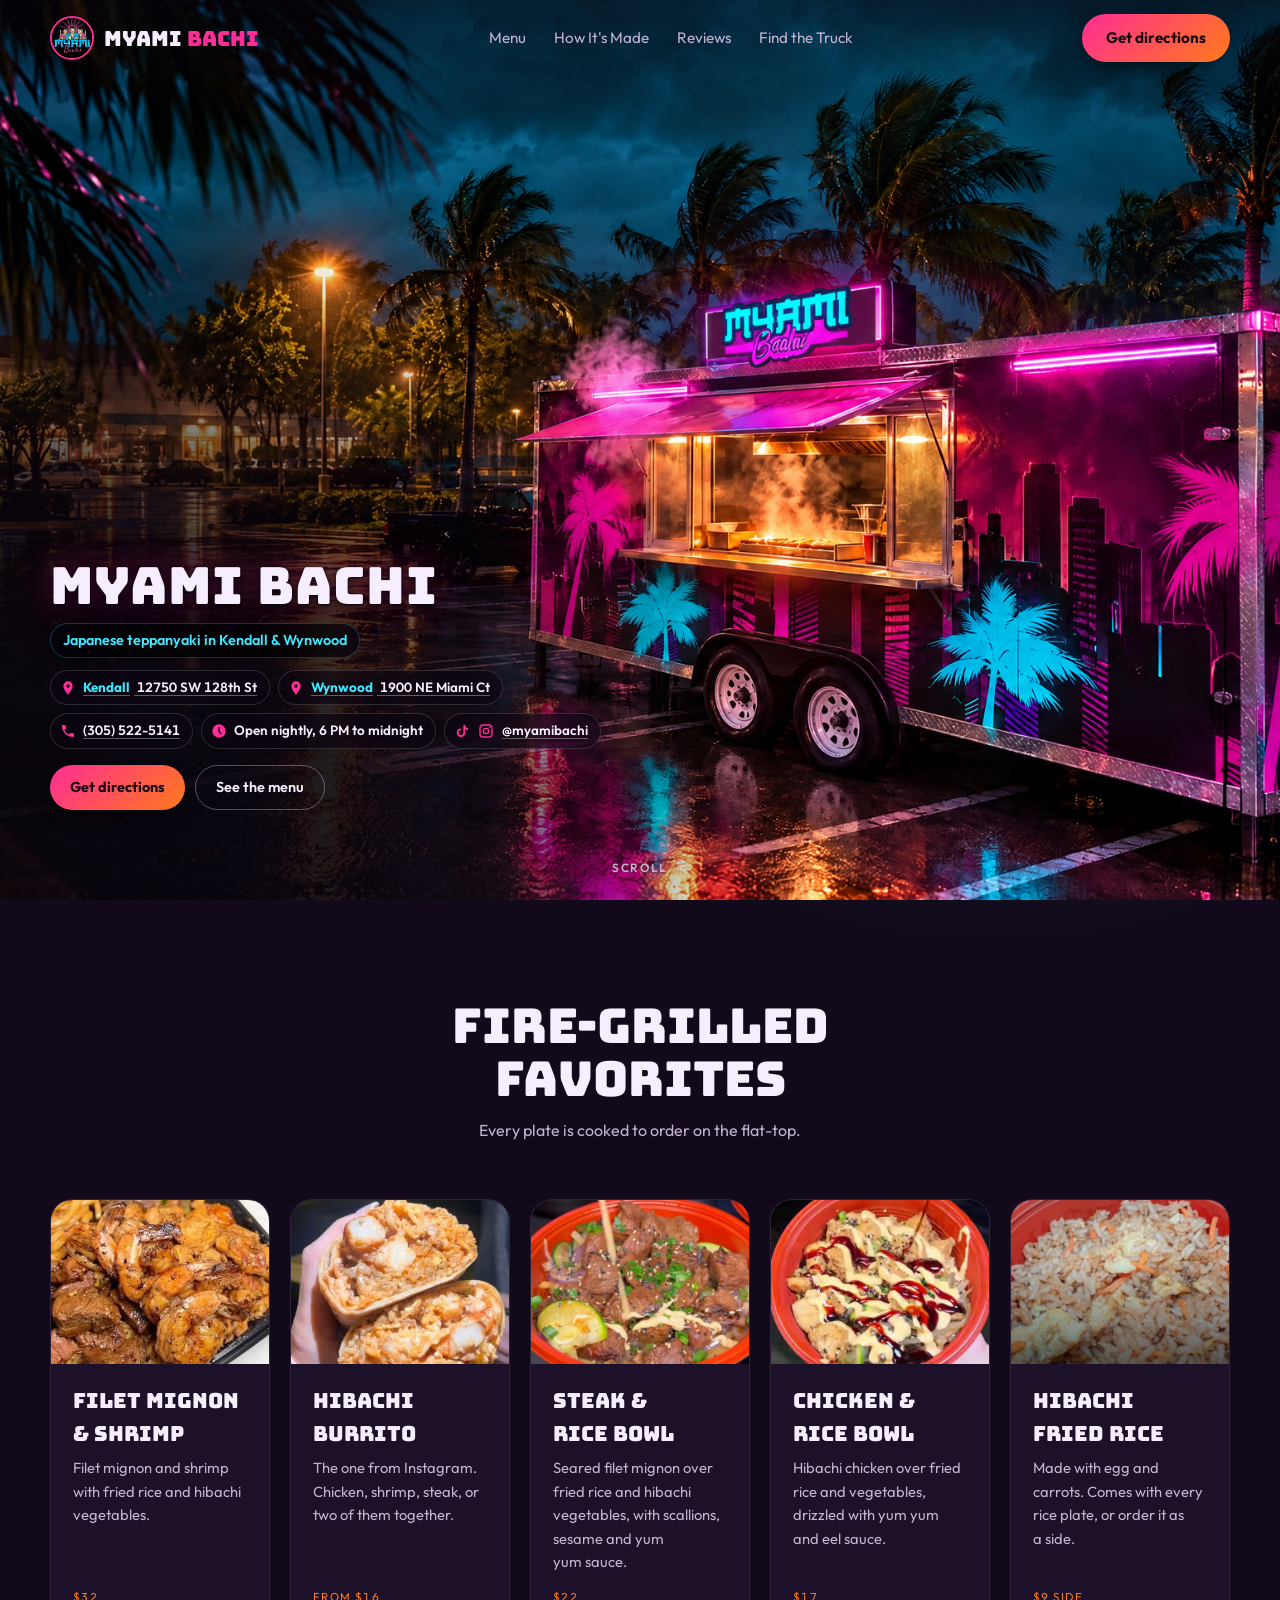
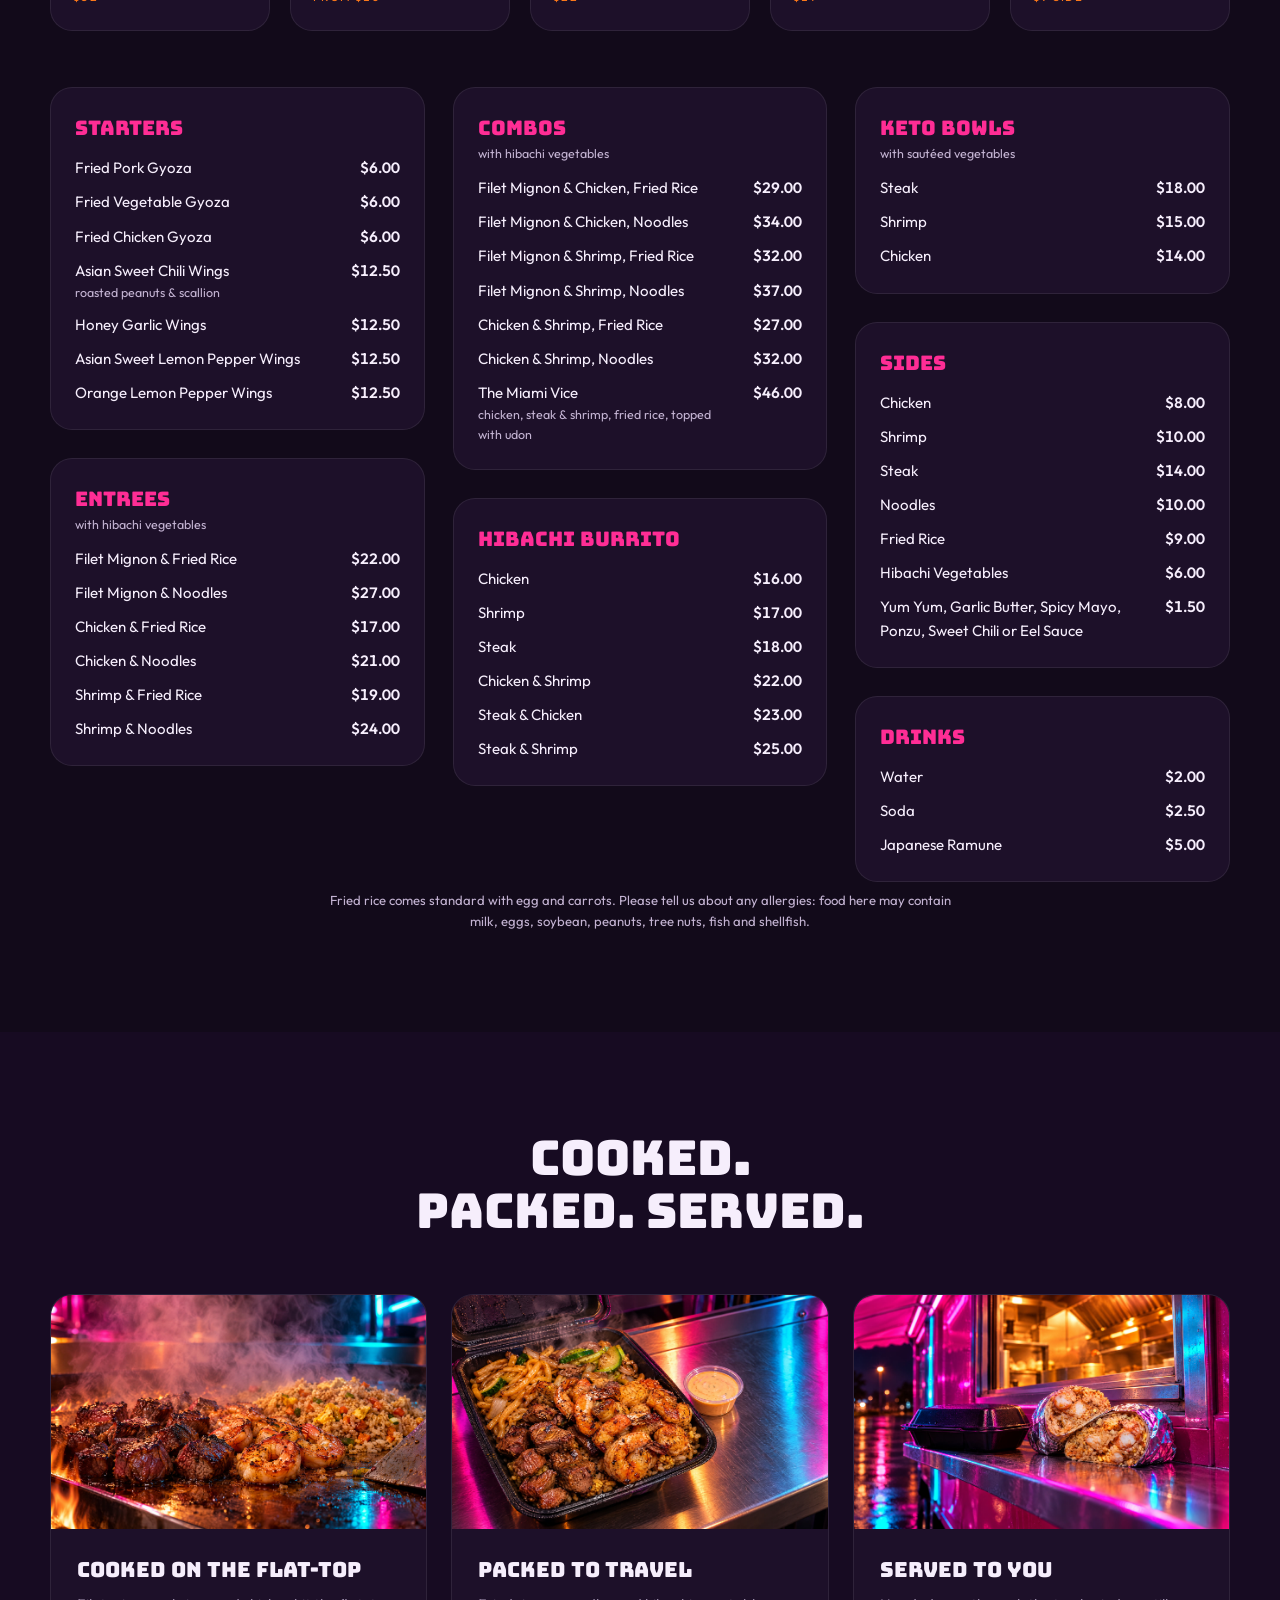
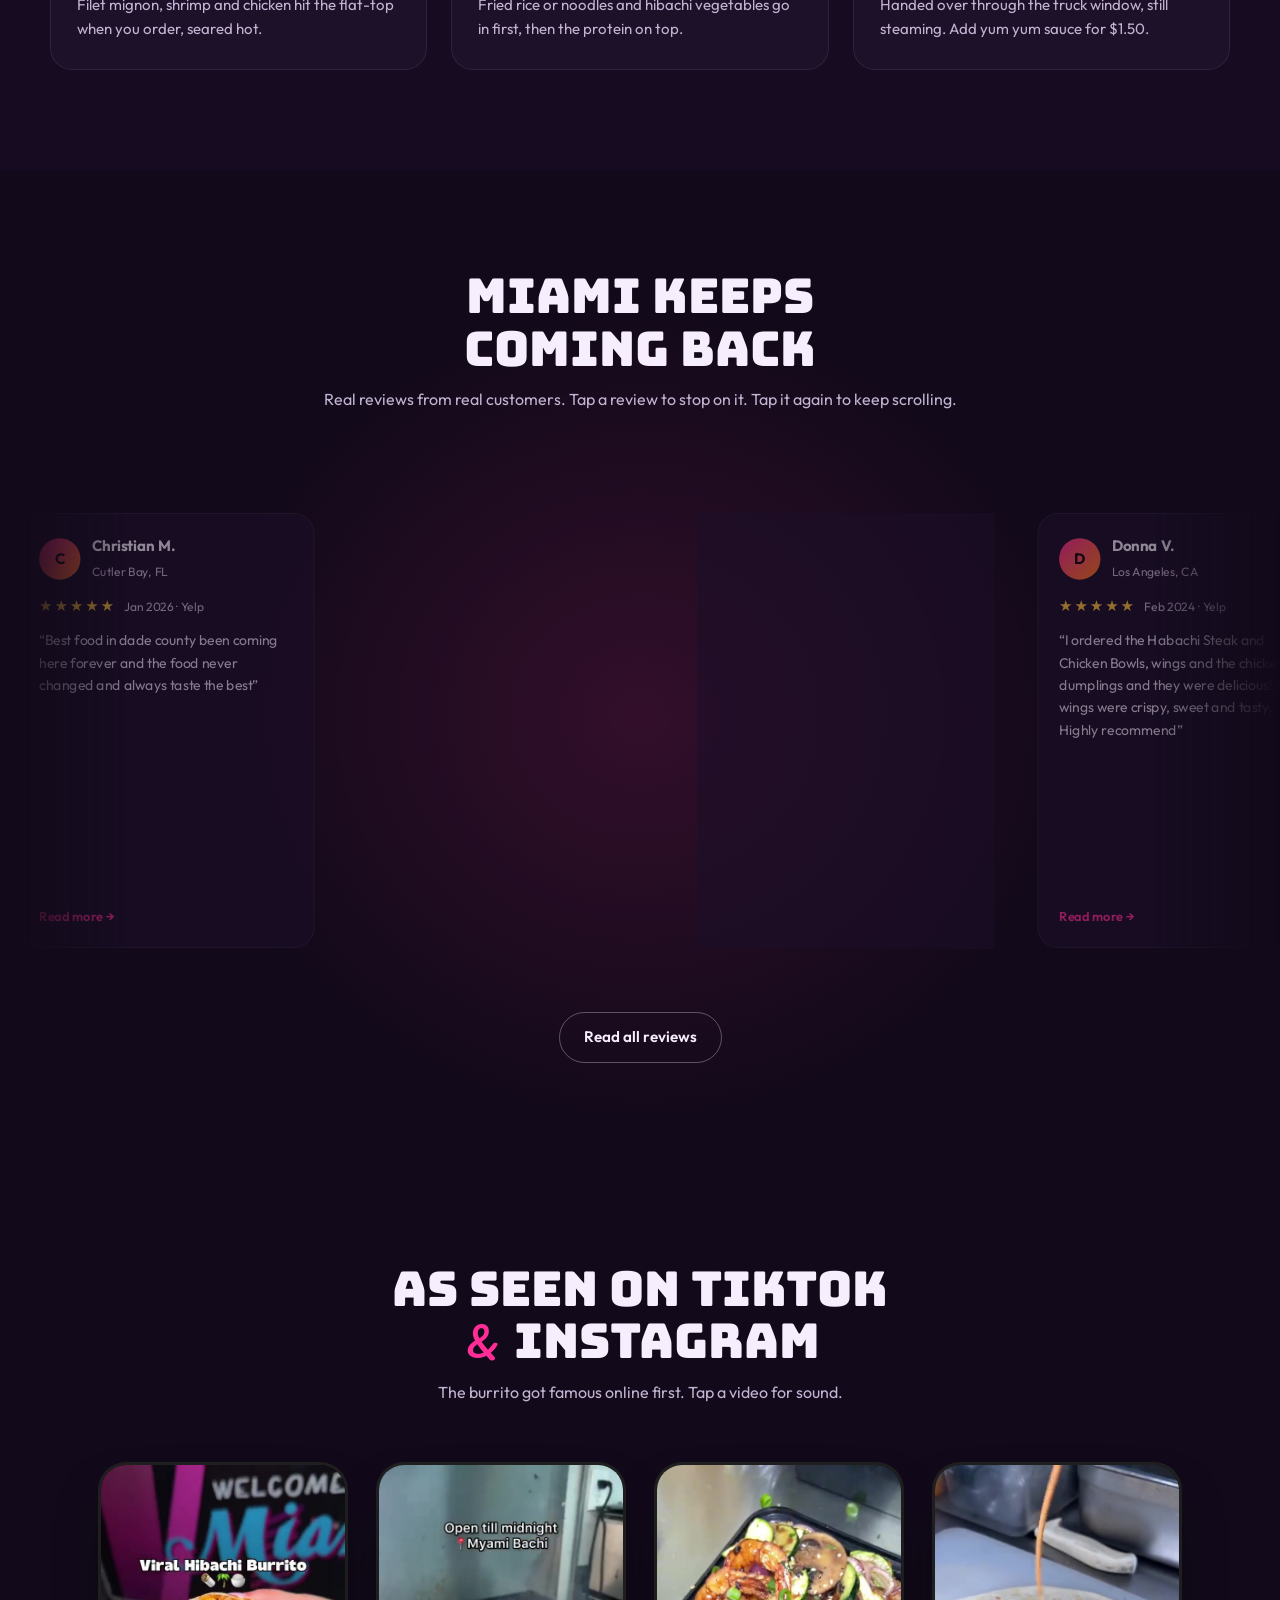
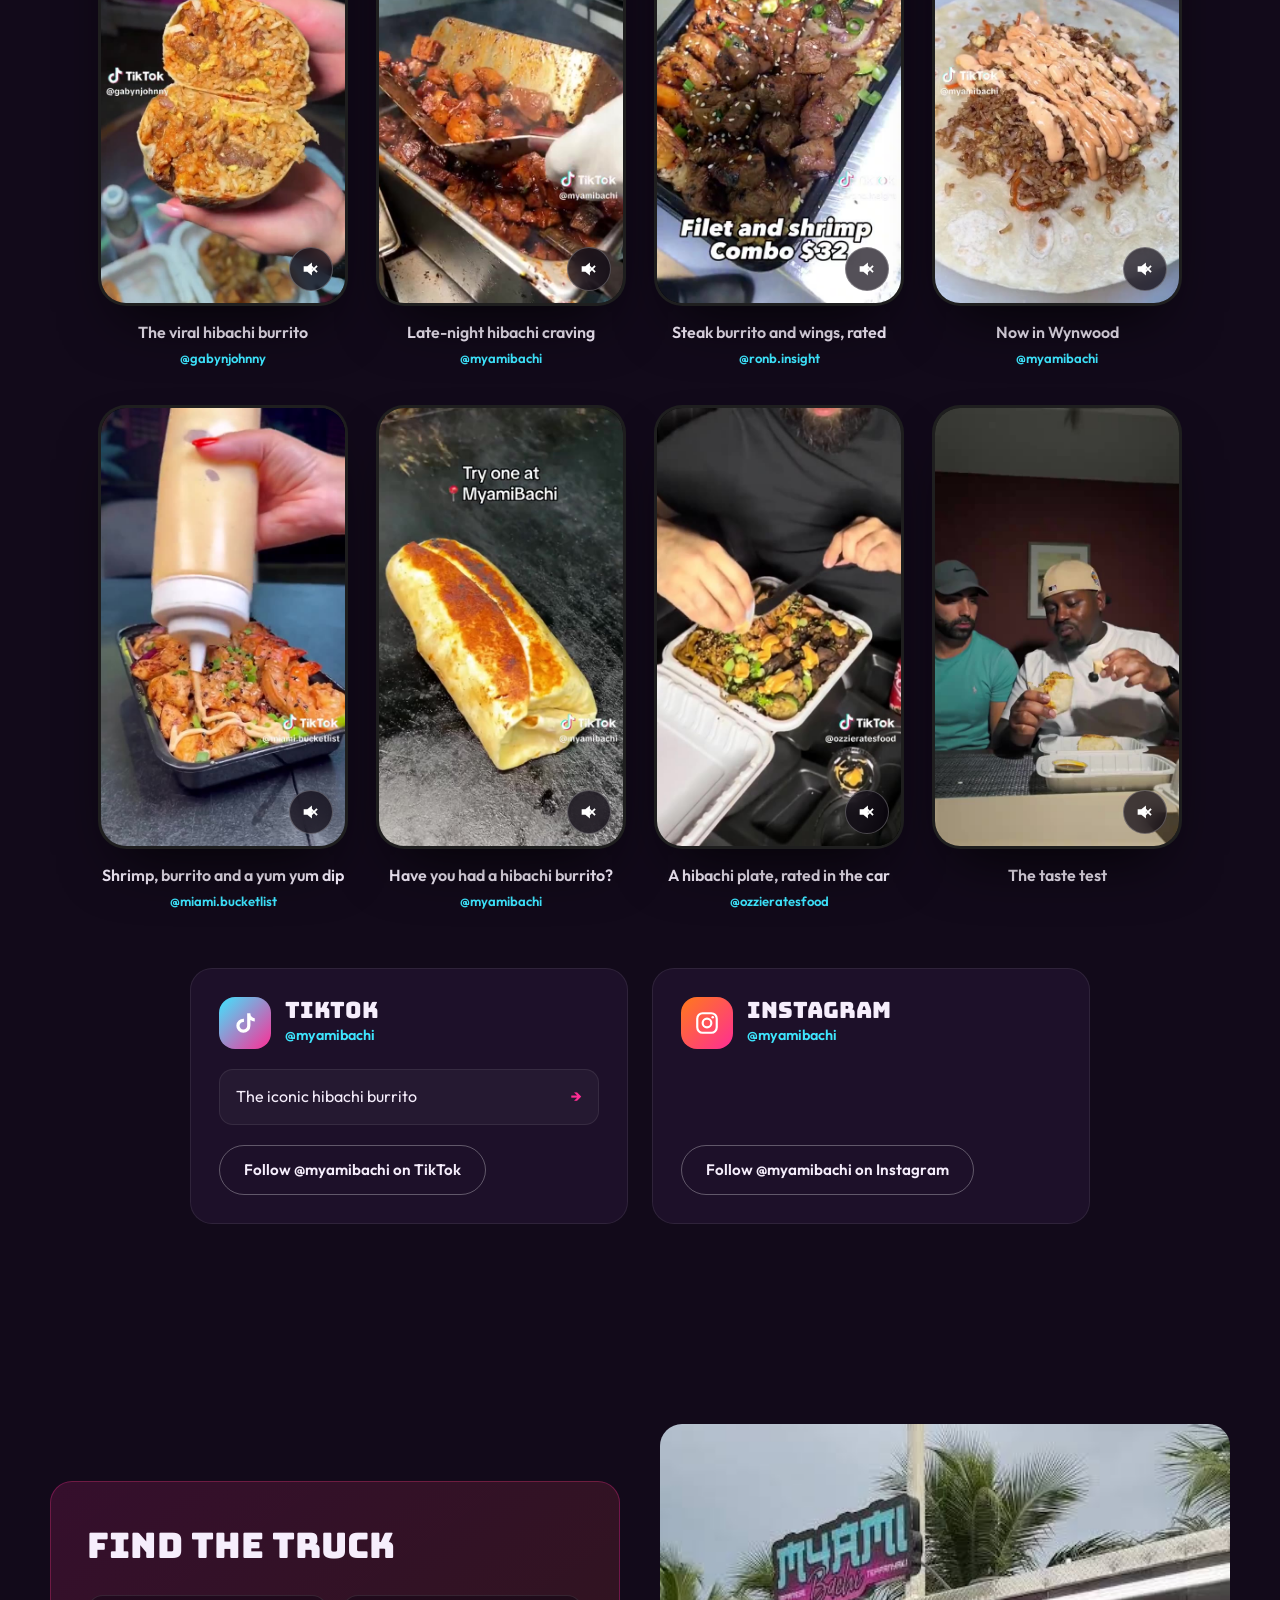
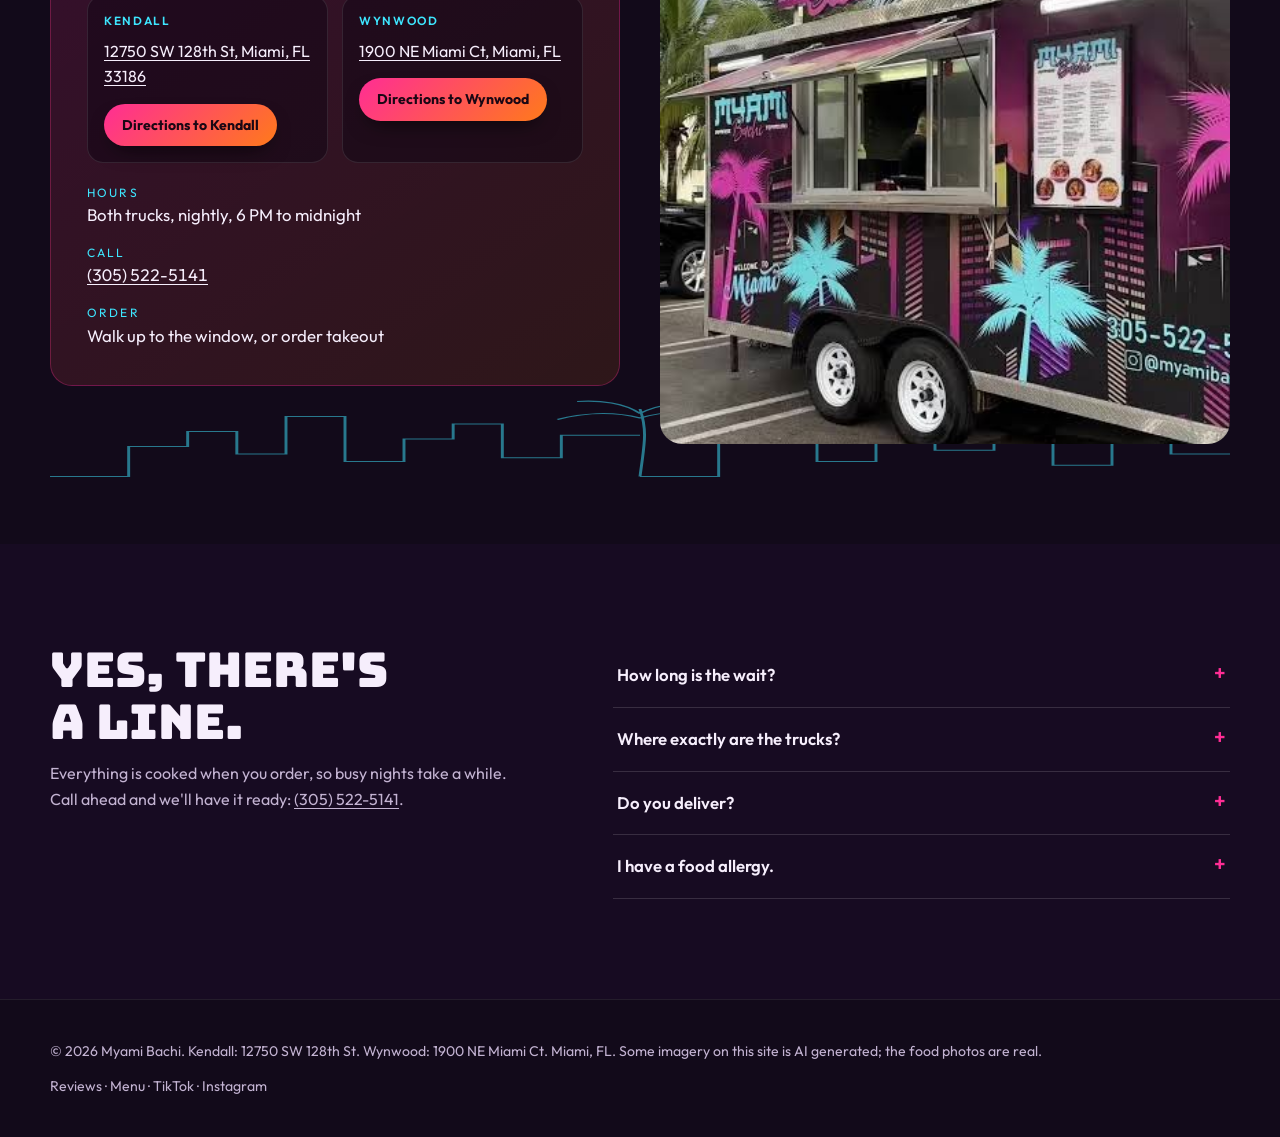
==== commit 9faefc0d: "Add PRODUCT.md and set hours to 6 PM to midnight at both trucks PRODUCT.md records the confirmed aud" ====
--- a/index.html
+++ b/index.html
@@ -61,7 +61,7 @@
         </li>
         <li>
           <svg viewBox="0 0 24 24" aria-hidden="true"><path d="M12 2a10 10 0 1 0 0 20 10 10 0 0 0 0-20zm1 10.4 3.3 3.3-1.4 1.4-3.9-3.9V6h2z" fill="currentColor"/></svg>
-          <span>Open nightly, 6:00 to 11:30 PM</span>
+          <span>Open nightly, 6 PM to midnight</span>
         </li>
         <li class="social-pill">
           <a href="https://www.tiktok.com/@myamibachi" target="_blank" rel="noopener" aria-label="Myami Bachi on TikTok"><svg viewBox="0 0 24 24" aria-hidden="true"><path d="M14 3v11.5a3.5 3.5 0 1 1-3-3.46V8.1A6.5 6.5 0 1 0 17 14.5V9.3a7 7 0 0 0 4 1.2v-3A4 4 0 0 1 17 3.5V3h-3z" fill="currentColor"/></svg></a>
@@ -294,7 +294,7 @@
           </div>
         </div>
         <dl>
-          <div><dt>Hours</dt><dd>Nightly, 6:00 PM to 11:30 PM</dd></div>
+          <div><dt>Hours</dt><dd>Both trucks, nightly, 6 PM to midnight</dd></div>
           <div><dt>Call</dt><dd><a class="addr" href="tel:+13055225141">(305) 522-5141</a></dd></div>
           <div><dt>Order</dt><dd>Walk up to the window, or order takeout</dd></div>
         </dl>
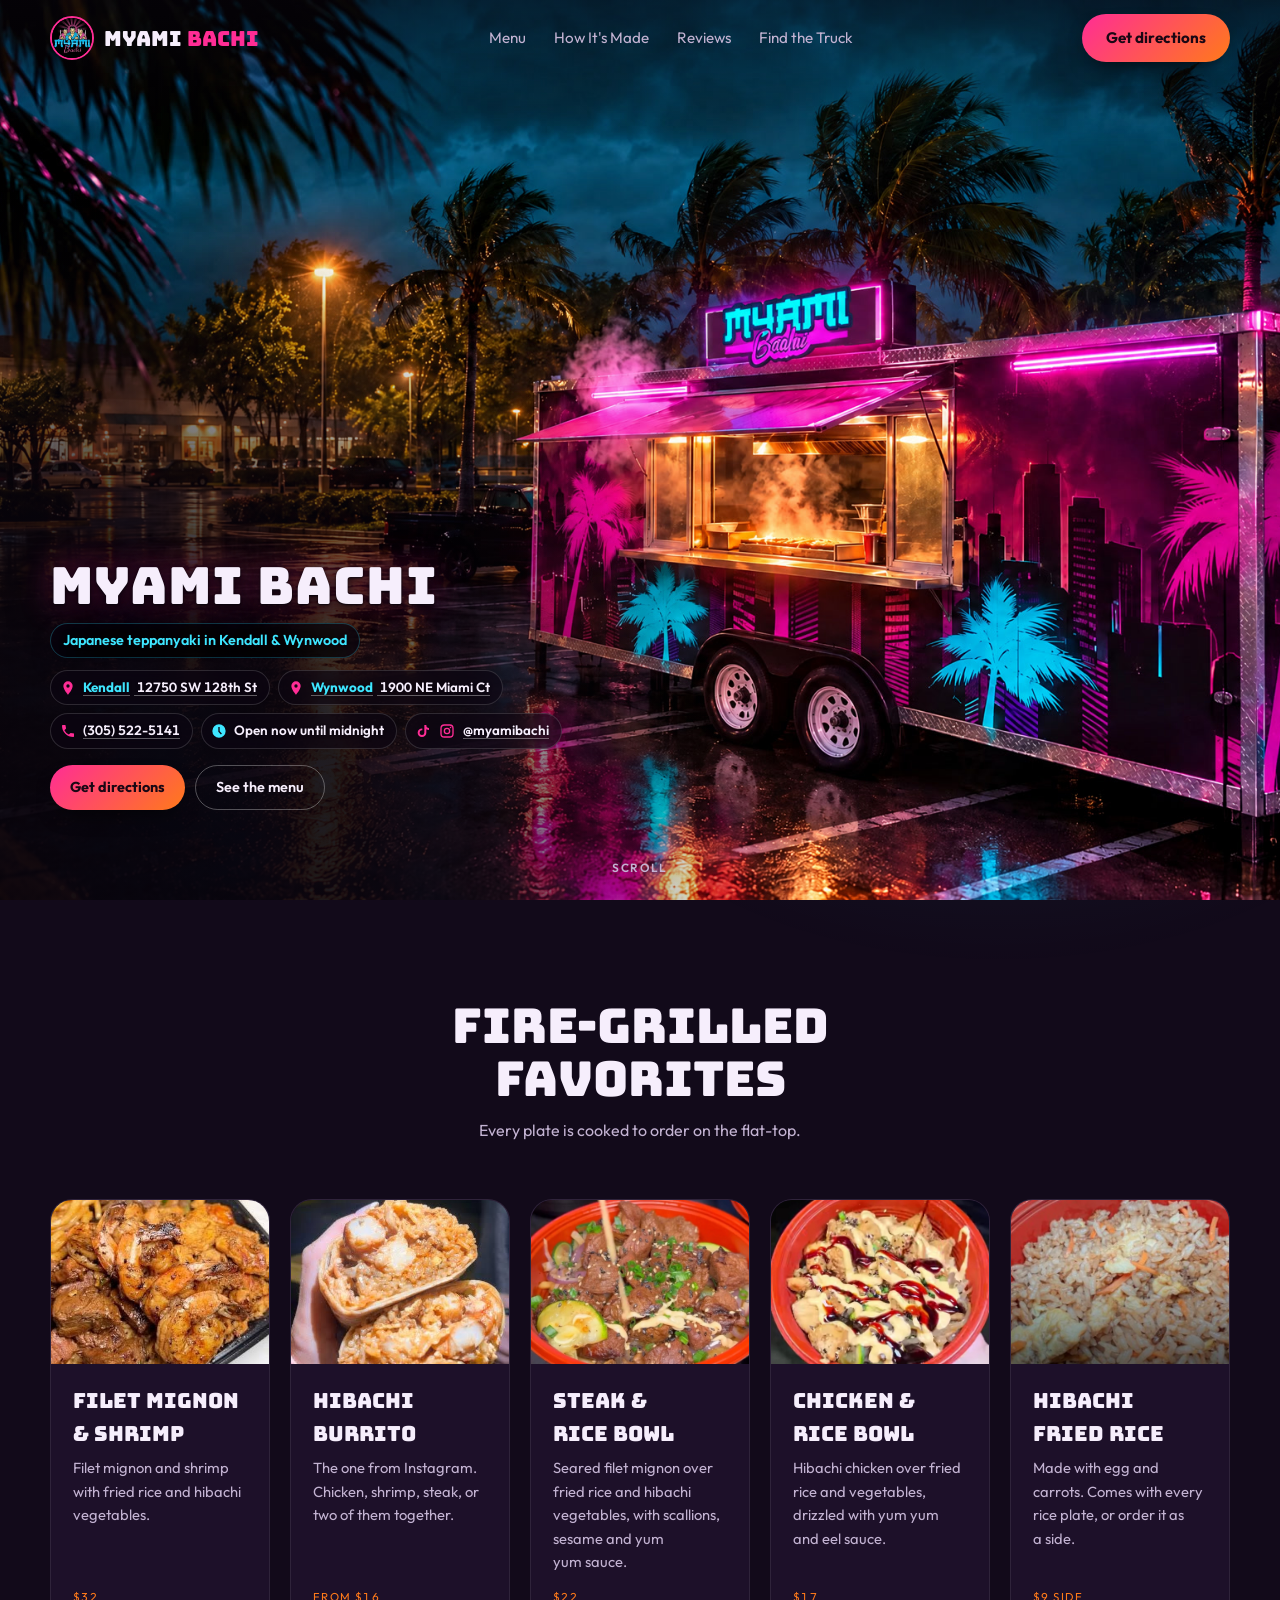
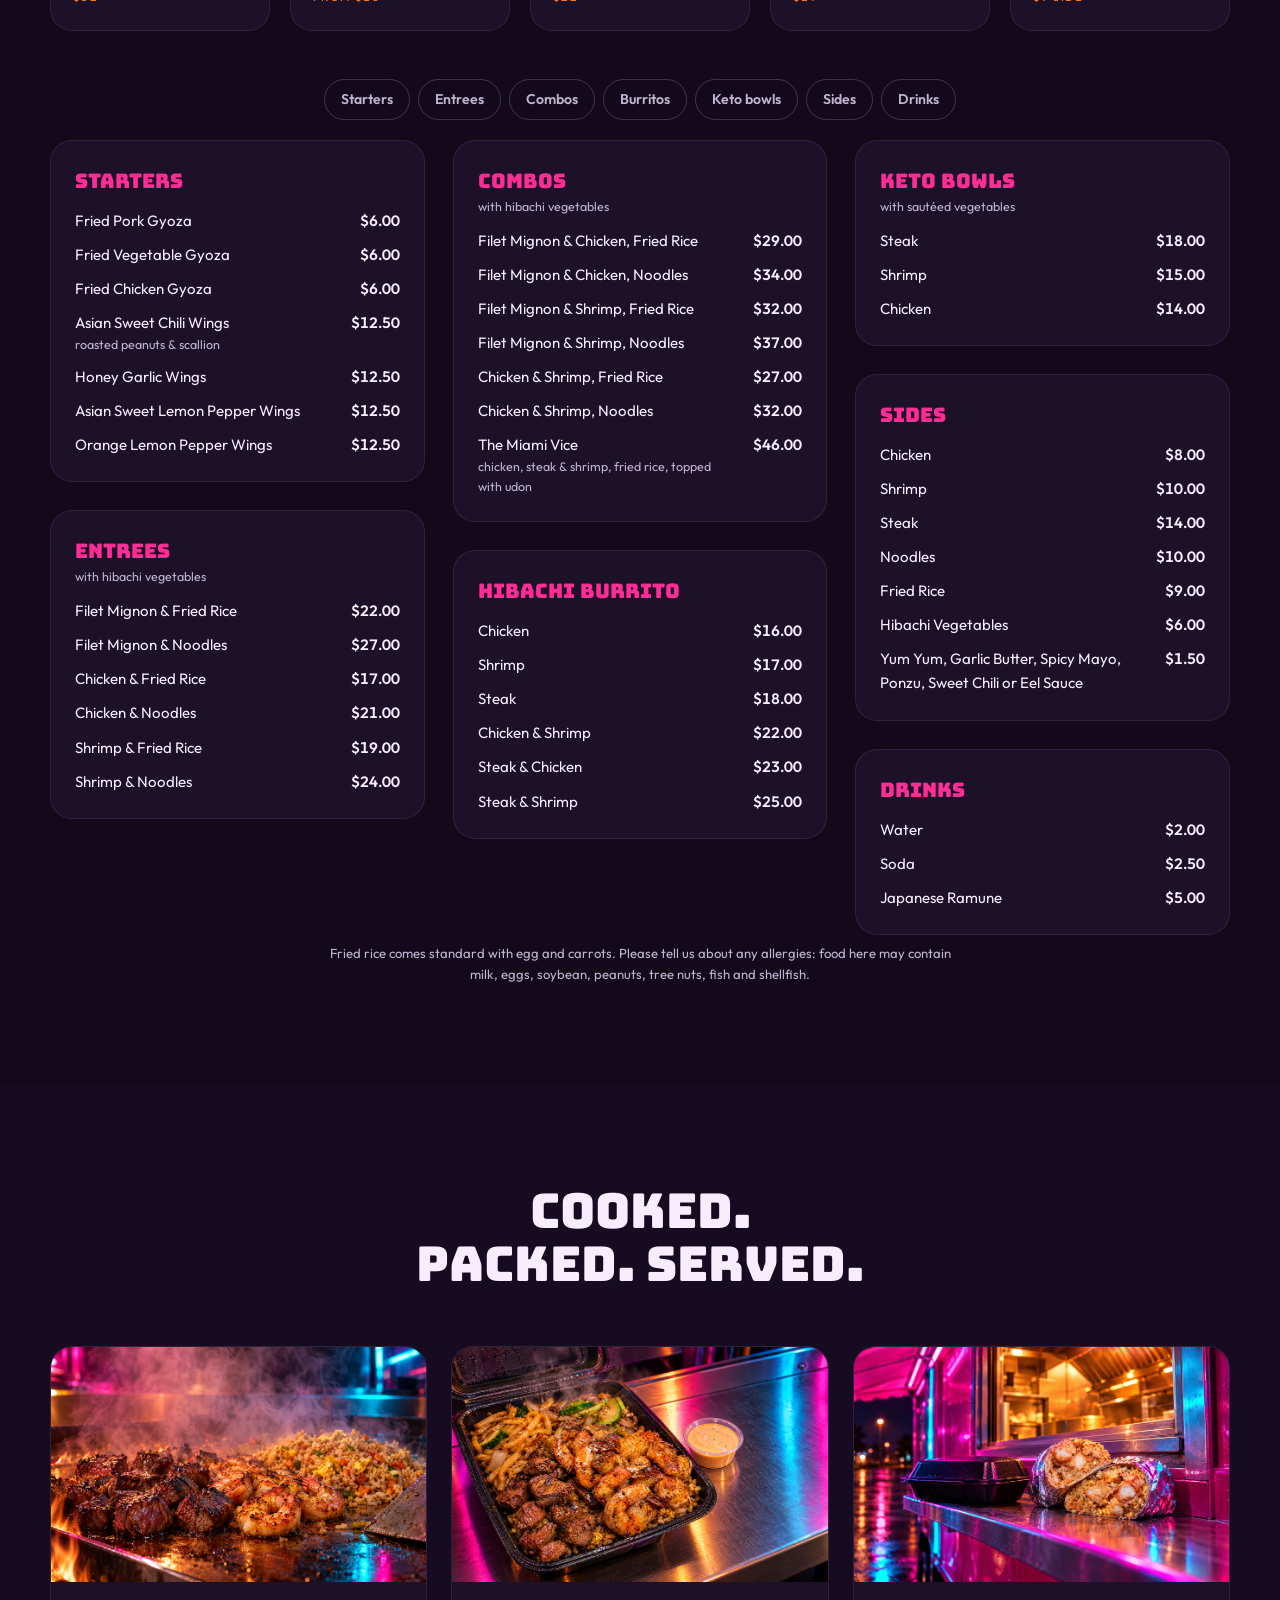
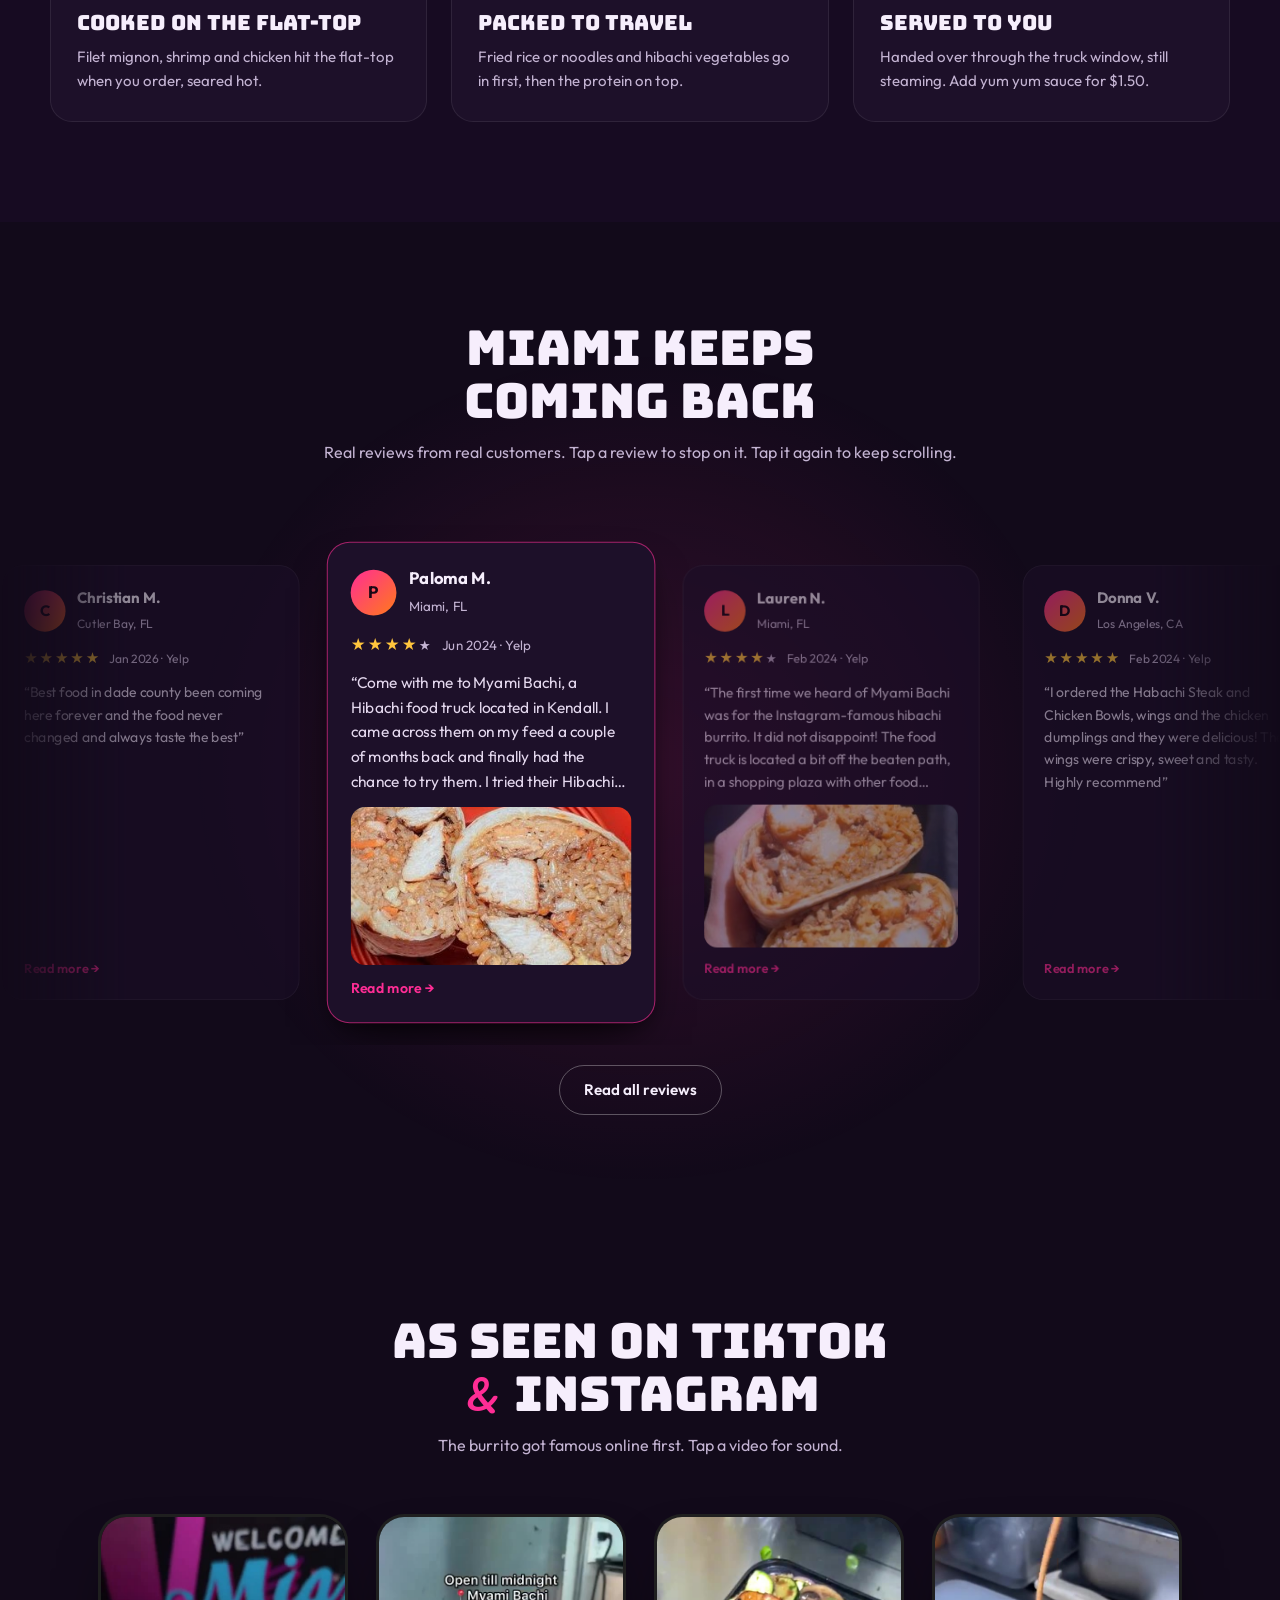
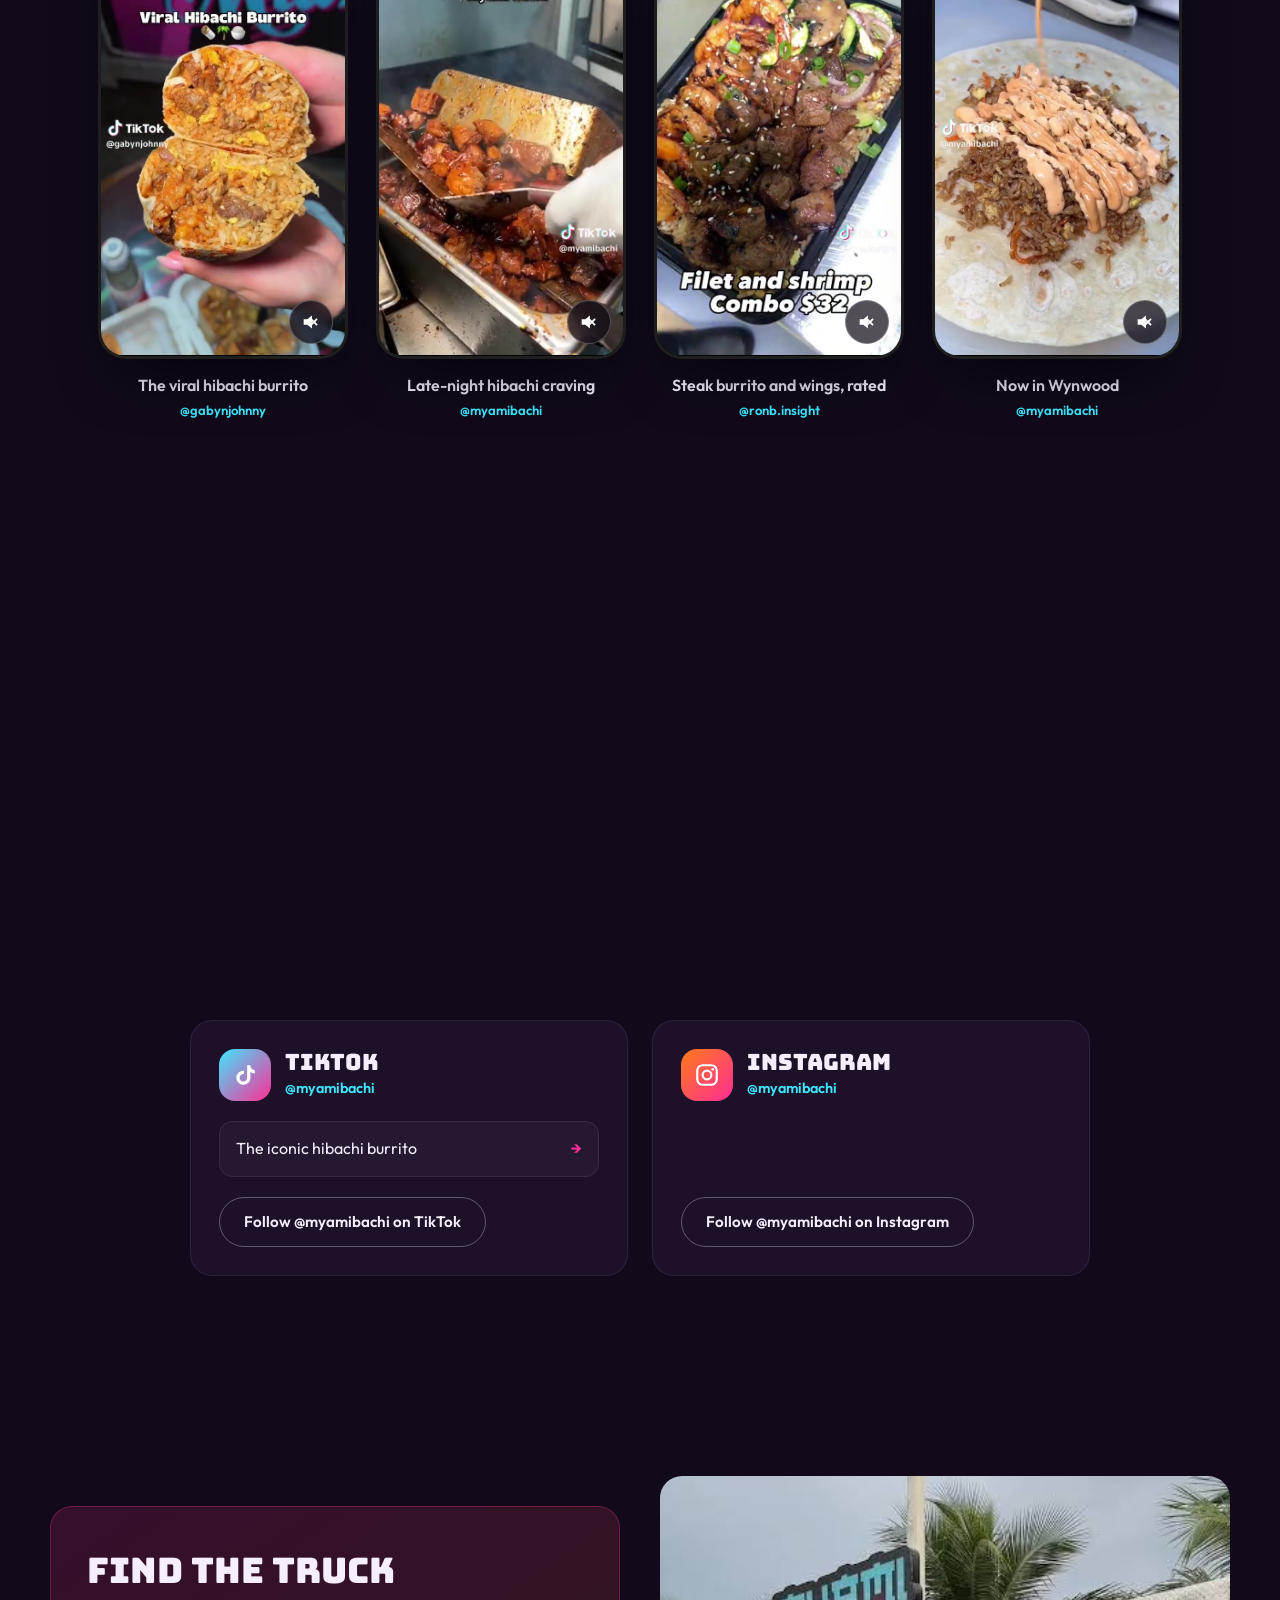
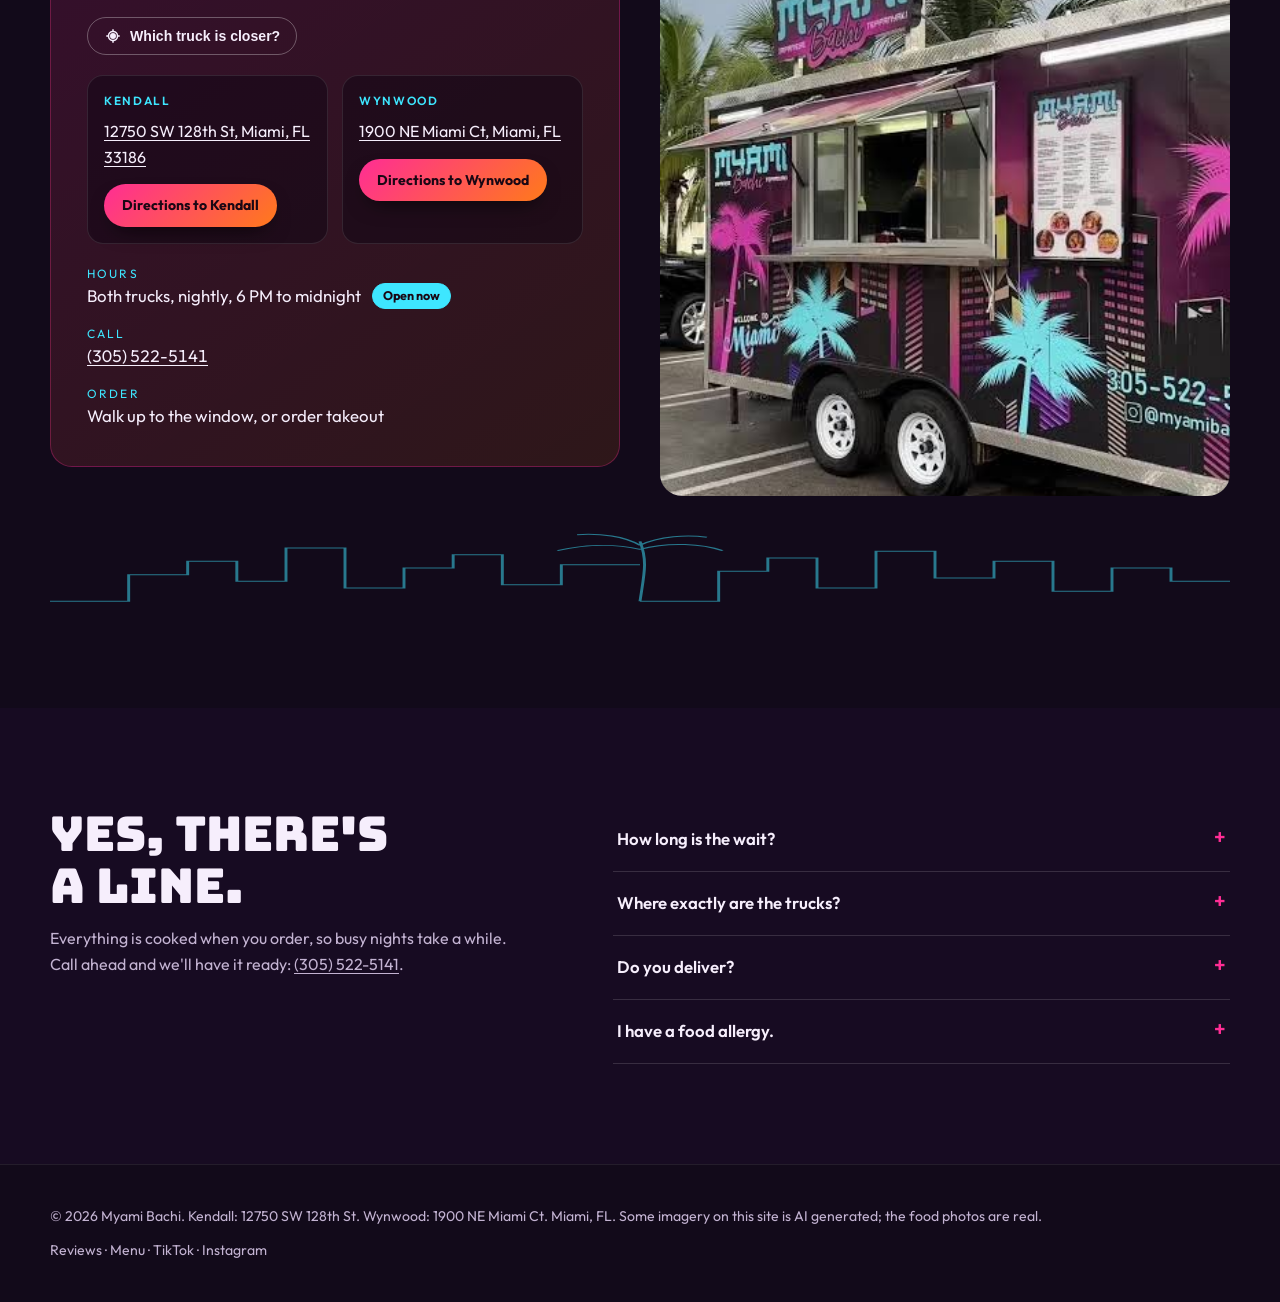
==== commit f8076a8e: "Add open-now status, closest-truck finder, phone action bar and menu jumps - Live open/closed status" ====
--- a/index.html
+++ b/index.html
@@ -61,7 +61,7 @@
         </li>
         <li>
           <svg viewBox="0 0 24 24" aria-hidden="true"><path d="M12 2a10 10 0 1 0 0 20 10 10 0 0 0 0-20zm1 10.4 3.3 3.3-1.4 1.4-3.9-3.9V6h2z" fill="currentColor"/></svg>
-          <span>Open nightly, 6 PM to midnight</span>
+          <span class="open-status" data-open-status>Open nightly, 6 PM to midnight</span>
         </li>
         <li class="social-pill">
           <a href="https://www.tiktok.com/@myamibachi" target="_blank" rel="noopener" aria-label="Myami Bachi on TikTok"><svg viewBox="0 0 24 24" aria-hidden="true"><path d="M14 3v11.5a3.5 3.5 0 1 1-3-3.46V8.1A6.5 6.5 0 1 0 17 14.5V9.3a7 7 0 0 0 4 1.2v-3A4 4 0 0 1 17 3.5V3h-3z" fill="currentColor"/></svg></a>
@@ -127,8 +127,17 @@
         </article>
       </div>
 
+      <nav class="menu-jump" aria-label="Jump to a part of the menu">
+        <a href="#menu-starters">Starters</a>
+        <a href="#menu-entrees">Entrees</a>
+        <a href="#menu-combos">Combos</a>
+        <a href="#menu-burritos">Burritos</a>
+        <a href="#menu-keto">Keto bowls</a>
+        <a href="#menu-sides">Sides</a>
+        <a href="#menu-drinks">Drinks</a>
+      </nav>
       <div class="menu-full">
-        <div class="menu-col">
+        <div class="menu-col" id="menu-starters">
           <h3>Starters</h3>
           <ul>
             <li><span>Fried Pork Gyoza</span><b>$6.00</b></li>
@@ -140,7 +149,7 @@
             <li><span>Orange Lemon Pepper Wings</span><b>$12.50</b></li>
           </ul>
         </div>
-        <div class="menu-col">
+        <div class="menu-col" id="menu-entrees">
           <h3>Entrees <small>with hibachi vegetables</small></h3>
           <ul>
             <li><span>Filet Mignon &amp; Fried Rice</span><b>$22.00</b></li>
@@ -151,7 +160,7 @@
             <li><span>Shrimp &amp; Noodles</span><b>$24.00</b></li>
           </ul>
         </div>
-        <div class="menu-col">
+        <div class="menu-col" id="menu-combos">
           <h3>Combos <small>with hibachi vegetables</small></h3>
           <ul>
             <li><span>Filet Mignon &amp; Chicken, Fried Rice</span><b>$29.00</b></li>
@@ -163,7 +172,7 @@
             <li><span>The Miami Vice <small>chicken, steak &amp; shrimp, fried rice, topped with udon</small></span><b>$46.00</b></li>
           </ul>
         </div>
-        <div class="menu-col">
+        <div class="menu-col" id="menu-burritos">
           <h3>Hibachi Burrito</h3>
           <ul>
             <li><span>Chicken</span><b>$16.00</b></li>
@@ -174,7 +183,7 @@
             <li><span>Steak &amp; Shrimp</span><b>$25.00</b></li>
           </ul>
         </div>
-        <div class="menu-col">
+        <div class="menu-col" id="menu-keto">
           <h3>Keto Bowls <small>with sautéed vegetables</small></h3>
           <ul>
             <li><span>Steak</span><b>$18.00</b></li>
@@ -182,7 +191,7 @@
             <li><span>Chicken</span><b>$14.00</b></li>
           </ul>
         </div>
-        <div class="menu-col">
+        <div class="menu-col" id="menu-sides">
           <h3>Sides</h3>
           <ul>
             <li><span>Chicken</span><b>$8.00</b></li>
@@ -194,7 +203,7 @@
             <li><span>Yum Yum, Garlic Butter, Spicy Mayo, Ponzu, Sweet Chili or Eel Sauce</span><b>$1.50</b></li>
           </ul>
         </div>
-        <div class="menu-col">
+        <div class="menu-col" id="menu-drinks">
           <h3>Drinks</h3>
           <ul>
             <li><span>Water</span><b>$2.00</b></li>
@@ -281,20 +290,27 @@
     <div class="wrap visit">
       <div class="visit-card">
         <h2>Find the truck</h2>
+        <div class="nearest">
+          <button class="btn btn-ghost" type="button" id="nearestBtn" hidden>
+            <svg viewBox="0 0 24 24" aria-hidden="true"><path d="M12 8a4 4 0 1 0 0 8 4 4 0 0 0 0-8zm9 3h-2.07A7 7 0 0 0 13 5.07V3h-2v2.07A7 7 0 0 0 5.07 11H3v2h2.07A7 7 0 0 0 11 18.93V21h2v-2.07A7 7 0 0 0 18.93 13H21v-2zm-9 6a5 5 0 1 1 0-10 5 5 0 0 1 0 10z" fill="currentColor"/></svg>
+            Which truck is closer?
+          </button>
+          <p class="nearest-msg" id="nearestMsg" role="status" aria-live="polite"></p>
+        </div>
         <div class="locations">
-          <div class="location">
+          <div class="location" data-loc="kendall" data-lat="25.6524" data-lng="-80.4052">
             <span class="loc-name label">Kendall</span>
             <a class="addr" href="https://www.google.com/maps/search/?api=1&amp;query=12750+SW+128th+St+Miami+FL+33186" target="_blank" rel="noopener">12750 SW 128th St, Miami, FL 33186</a>
             <a class="btn btn-hot" href="https://www.google.com/maps/dir/?api=1&amp;destination=12750+SW+128th+St+Miami+FL+33186" target="_blank" rel="noopener">Directions to Kendall</a>
           </div>
-          <div class="location">
+          <div class="location" data-loc="wynwood" data-lat="25.7950" data-lng="-80.1930">
             <span class="loc-name label">Wynwood</span>
             <a class="addr" href="https://www.google.com/maps/search/?api=1&amp;query=1900+NE+Miami+Ct+Miami+FL" target="_blank" rel="noopener">1900 NE Miami Ct, Miami, FL</a>
             <a class="btn btn-hot" href="https://www.google.com/maps/dir/?api=1&amp;destination=1900+NE+Miami+Ct+Miami+FL" target="_blank" rel="noopener">Directions to Wynwood</a>
           </div>
         </div>
         <dl>
-          <div><dt>Hours</dt><dd>Both trucks, nightly, 6 PM to midnight</dd></div>
+          <div><dt>Hours</dt><dd>Both trucks, nightly, 6 PM to midnight <span class="open-badge" data-open-badge hidden></span></dd></div>
           <div><dt>Call</dt><dd><a class="addr" href="tel:+13055225141">(305) 522-5141</a></dd></div>
           <div><dt>Order</dt><dd>Walk up to the window, or order takeout</dd></div>
         </dl>
@@ -323,6 +339,12 @@
 
   </main>
 
+  <nav class="action-bar" id="actionBar" aria-label="Quick actions">
+    <a href="tel:+13055225141"><svg viewBox="0 0 24 24" aria-hidden="true"><path d="M6.6 10.8a15.1 15.1 0 0 0 6.6 6.6l2.2-2.2a1 1 0 0 1 1-.25 11.4 11.4 0 0 0 3.6.57 1 1 0 0 1 1 1V20a1 1 0 0 1-1 1A17 17 0 0 1 3 4a1 1 0 0 1 1-1h3.5a1 1 0 0 1 1 1c0 1.25.2 2.45.57 3.6a1 1 0 0 1-.25 1z" fill="currentColor"/></svg>Call</a>
+    <a href="https://www.google.com/maps/dir/?api=1&amp;destination=12750+SW+128th+St+Miami+FL+33186" target="_blank" rel="noopener"><svg viewBox="0 0 24 24" aria-hidden="true"><path d="M12 2a7 7 0 0 0-7 7c0 5.2 7 13 7 13s7-7.8 7-13a7 7 0 0 0-7-7zm0 9.5A2.5 2.5 0 1 1 12 6.5a2.5 2.5 0 0 1 0 5z" fill="currentColor"/></svg>Kendall</a>
+    <a href="https://www.google.com/maps/dir/?api=1&amp;destination=1900+NE+Miami+Ct+Miami+FL" target="_blank" rel="noopener"><svg viewBox="0 0 24 24" aria-hidden="true"><path d="M12 2a7 7 0 0 0-7 7c0 5.2 7 13 7 13s7-7.8 7-13a7 7 0 0 0-7-7zm0 9.5A2.5 2.5 0 1 1 12 6.5a2.5 2.5 0 0 1 0 5z" fill="currentColor"/></svg>Wynwood</a>
+  </nav>
+
   <footer>
     <div class="wrap">
       <span>&copy; <span id="year"></span> Myami Bachi. Kendall: 12750 SW 128th St. Wynwood: 1900 NE Miami Ct. Miami, FL. Some imagery on this site is AI generated; the food photos are real.</span>
@@ -335,5 +357,6 @@
   <script src="js/reviews.js"></script>
   <script src="js/main.js"></script>
   <script src="js/hero.js"></script>
+  <script src="js/visit.js"></script>
 </body>
 </html>
--- a/css/styles.css
+++ b/css/styles.css
@@ -307,7 +307,8 @@
 .faq details p { color: var(--muted); margin-top: 10px; max-width: 60ch; }
 
 .visit { position: relative; }
-.skyline { position: absolute; left: 0; right: 0; bottom: -40px; width: 100%; height: 90px; pointer-events: none; opacity: .5; }
+/* The skyline gets its own full-width row under the card and photo, so it never runs behind either */
+.skyline { grid-row: 2; grid-column: 1 / -1; display: block; width: 100%; height: 80px; margin-top: -8px; pointer-events: none; opacity: .5; }
 .skyline path { fill: none; stroke: var(--cyan); stroke-width: 1.5; }
 
 /* Food pop: every showcased dish lifts, glows and zooms on hover, or when clicked/tapped (.popped) */
@@ -342,6 +343,63 @@
   .mq-card:hover img { filter: saturate(1.2) brightness(1.08); }
 }
 
+/* Menu jump buttons */
+.menu-jump { display: flex; flex-wrap: wrap; justify-content: center; gap: 8px; margin: 48px 0 20px; }
+.menu-jump a {
+  padding: 8px 16px; border-radius: 999px; border: 1px solid rgba(255,255,255,.18); color: var(--muted);
+  font-weight: 600; font-size: .88rem; transition: color .25s var(--ease-out), border-color .25s var(--ease-out), background .25s var(--ease-out);
+}
+.menu-jump a:hover { color: var(--text); border-color: var(--pink); }
+.menu-jump a:active { background: var(--pink); color: var(--ink); }
+.menu-full { margin-top: 20px; }
+.menu-col { scroll-margin-top: 96px; transition: border-color .4s var(--ease-out), box-shadow .4s var(--ease-out); }
+.menu-col.flash { border-color: var(--pink); box-shadow: var(--lift); }
+@media (max-width: 720px) {
+  .menu-jump { flex-wrap: nowrap; overflow-x: auto; justify-content: flex-start; margin-inline: -16px; padding: 0 16px 4px; scrollbar-width: none; }
+  .menu-jump::-webkit-scrollbar { display: none; }
+  .menu-jump a { flex: none; }
+}
+
+/* Open now */
+.hero-info li.is-open svg { color: var(--cyan); }
+.hero-info li.is-closed svg { color: var(--muted); }
+.open-badge {
+  display: inline-block; margin-left: 8px; padding: 2px 10px; border-radius: 999px; font-size: .78rem; font-weight: 700;
+  vertical-align: 2px; border: 1px solid rgba(255,255,255,.2); color: var(--muted);
+}
+.open-badge.is-open { background: var(--cyan); border-color: var(--cyan); color: var(--ink); }
+
+/* Closest truck */
+.nearest { display: flex; flex-wrap: wrap; align-items: center; gap: 12px; margin-top: 18px; }
+.nearest .btn { padding: 9px 16px; font-size: .88rem; }
+.nearest .btn svg { width: 18px; height: 18px; }
+.nearest .btn:disabled { opacity: .6; cursor: progress; }
+.nearest-msg { color: var(--text); font-weight: 600; font-size: .92rem; }
+.nearest-msg:empty { display: none; }
+.location { transition: border-color .4s var(--ease-out), box-shadow .4s var(--ease-out); }
+.location.closest { border-color: var(--pink); box-shadow: var(--lift); }
+.location.closest .loc-name::after { content: "Closest"; margin-left: 8px; padding: 1px 8px; border-radius: 999px; background: var(--pink); color: var(--ink); letter-spacing: .06em; }
+
+/* Phone action bar */
+.action-bar { display: none; }
+@media (max-width: 720px) {
+  .action-bar {
+    position: fixed; left: 10px; right: 10px; bottom: calc(10px + env(safe-area-inset-bottom)); z-index: 60;
+    display: grid; grid-template-columns: repeat(3, 1fr); gap: 6px; padding: 6px; border-radius: 18px;
+    background: rgba(18,10,26,.92); border: 1px solid rgba(255,255,255,.12); backdrop-filter: blur(14px);
+    box-shadow: var(--lift);
+    transform: translateY(140%); transition: transform .45s var(--ease-out);
+  }
+  .action-bar.show { transform: none; }
+  .action-bar a {
+    display: flex; align-items: center; justify-content: center; gap: 6px; min-height: 46px; border-radius: 12px;
+    font-weight: 700; font-size: .9rem; color: var(--text); background: rgba(255,255,255,.06);
+  }
+  .action-bar a:first-child { background: linear-gradient(135deg, var(--pink), var(--flame)); color: var(--ink); }
+  .action-bar svg { width: 18px; height: 18px; }
+  body.has-action-bar footer { padding-bottom: 100px; }
+}
+
 footer { padding: 40px 0; border-top: 1px solid var(--line); color: var(--muted); font-size: .88rem; }
 footer .wrap { display: flex; justify-content: space-between; flex-wrap: wrap; gap: 12px; }
 
@@ -384,6 +442,7 @@
 /* ---------- Responsive ---------- */
 @media (max-width: 980px) {
   .steps, .visit, .wait-grid { grid-template-columns: 1fr; }
+  .skyline { grid-row: 3; }
   .summary { grid-template-columns: 1fr; text-align: center; }
 }
 @media (max-width: 720px) {
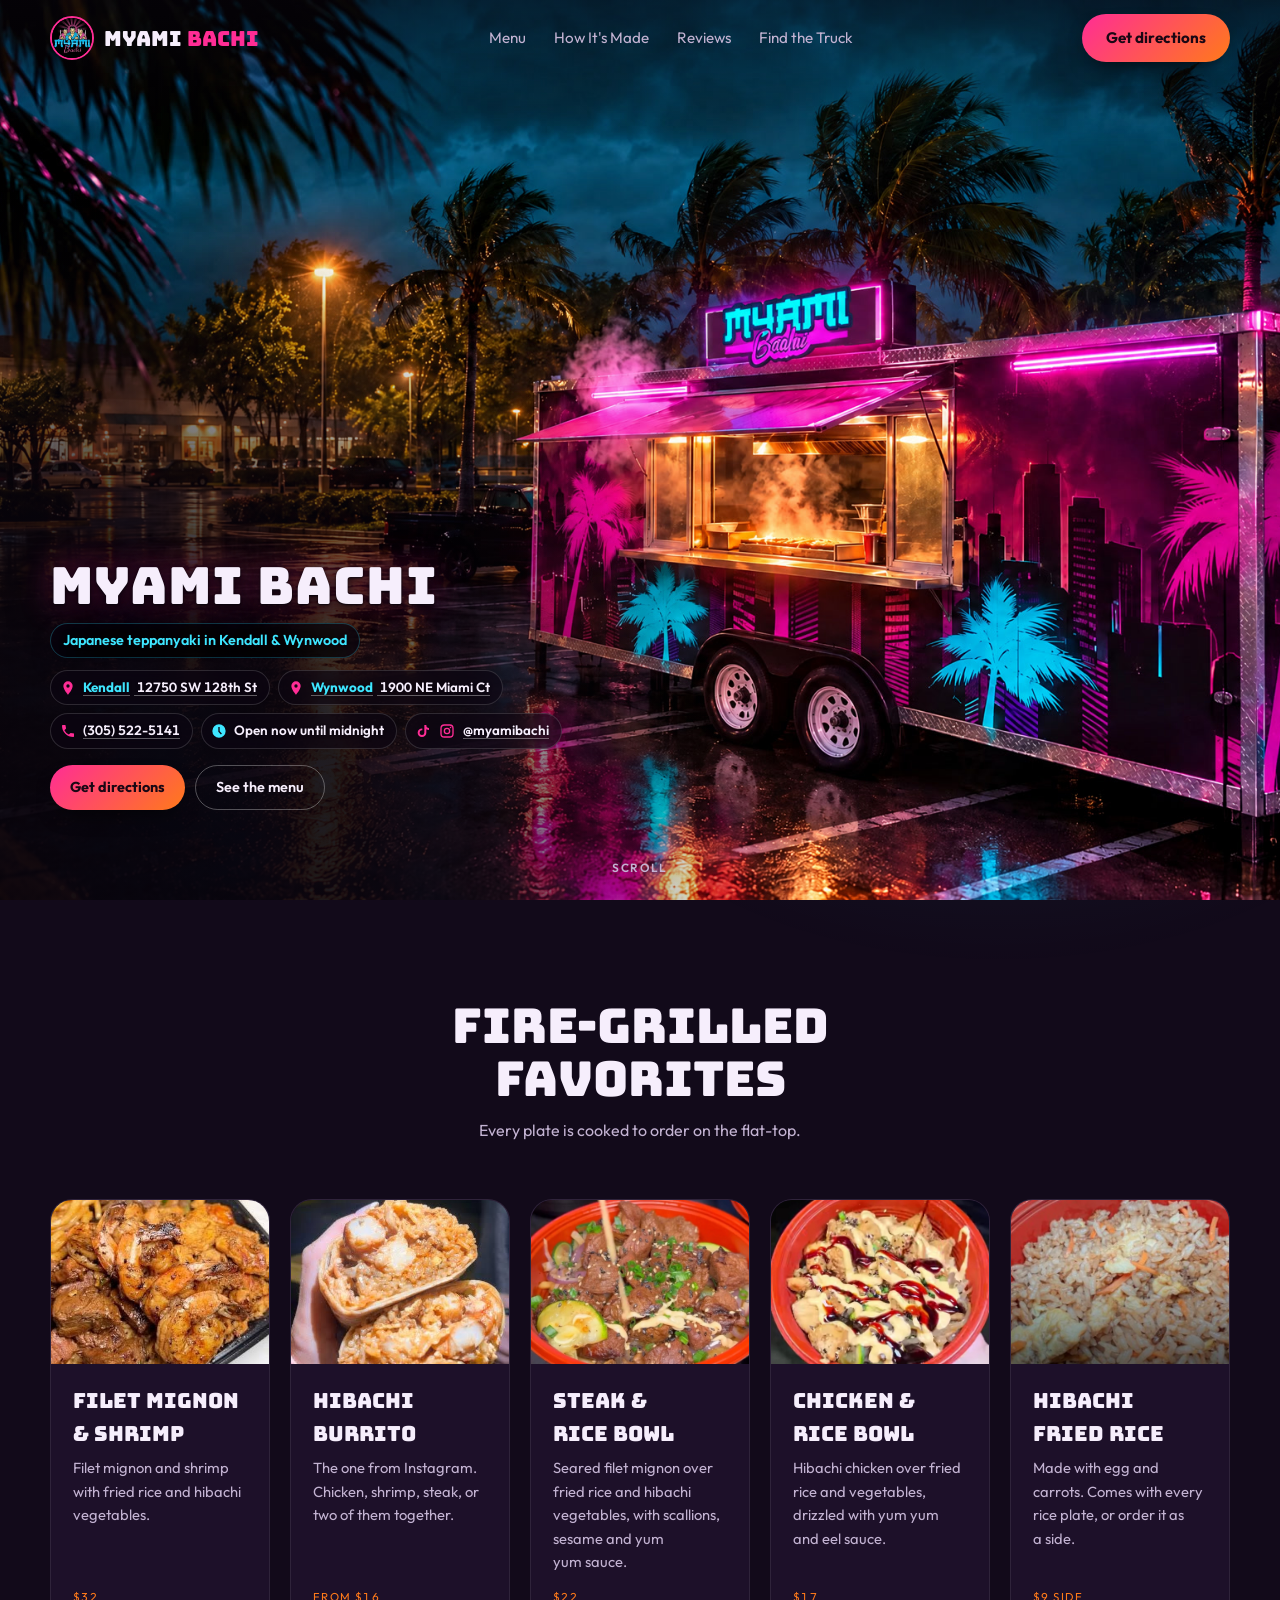
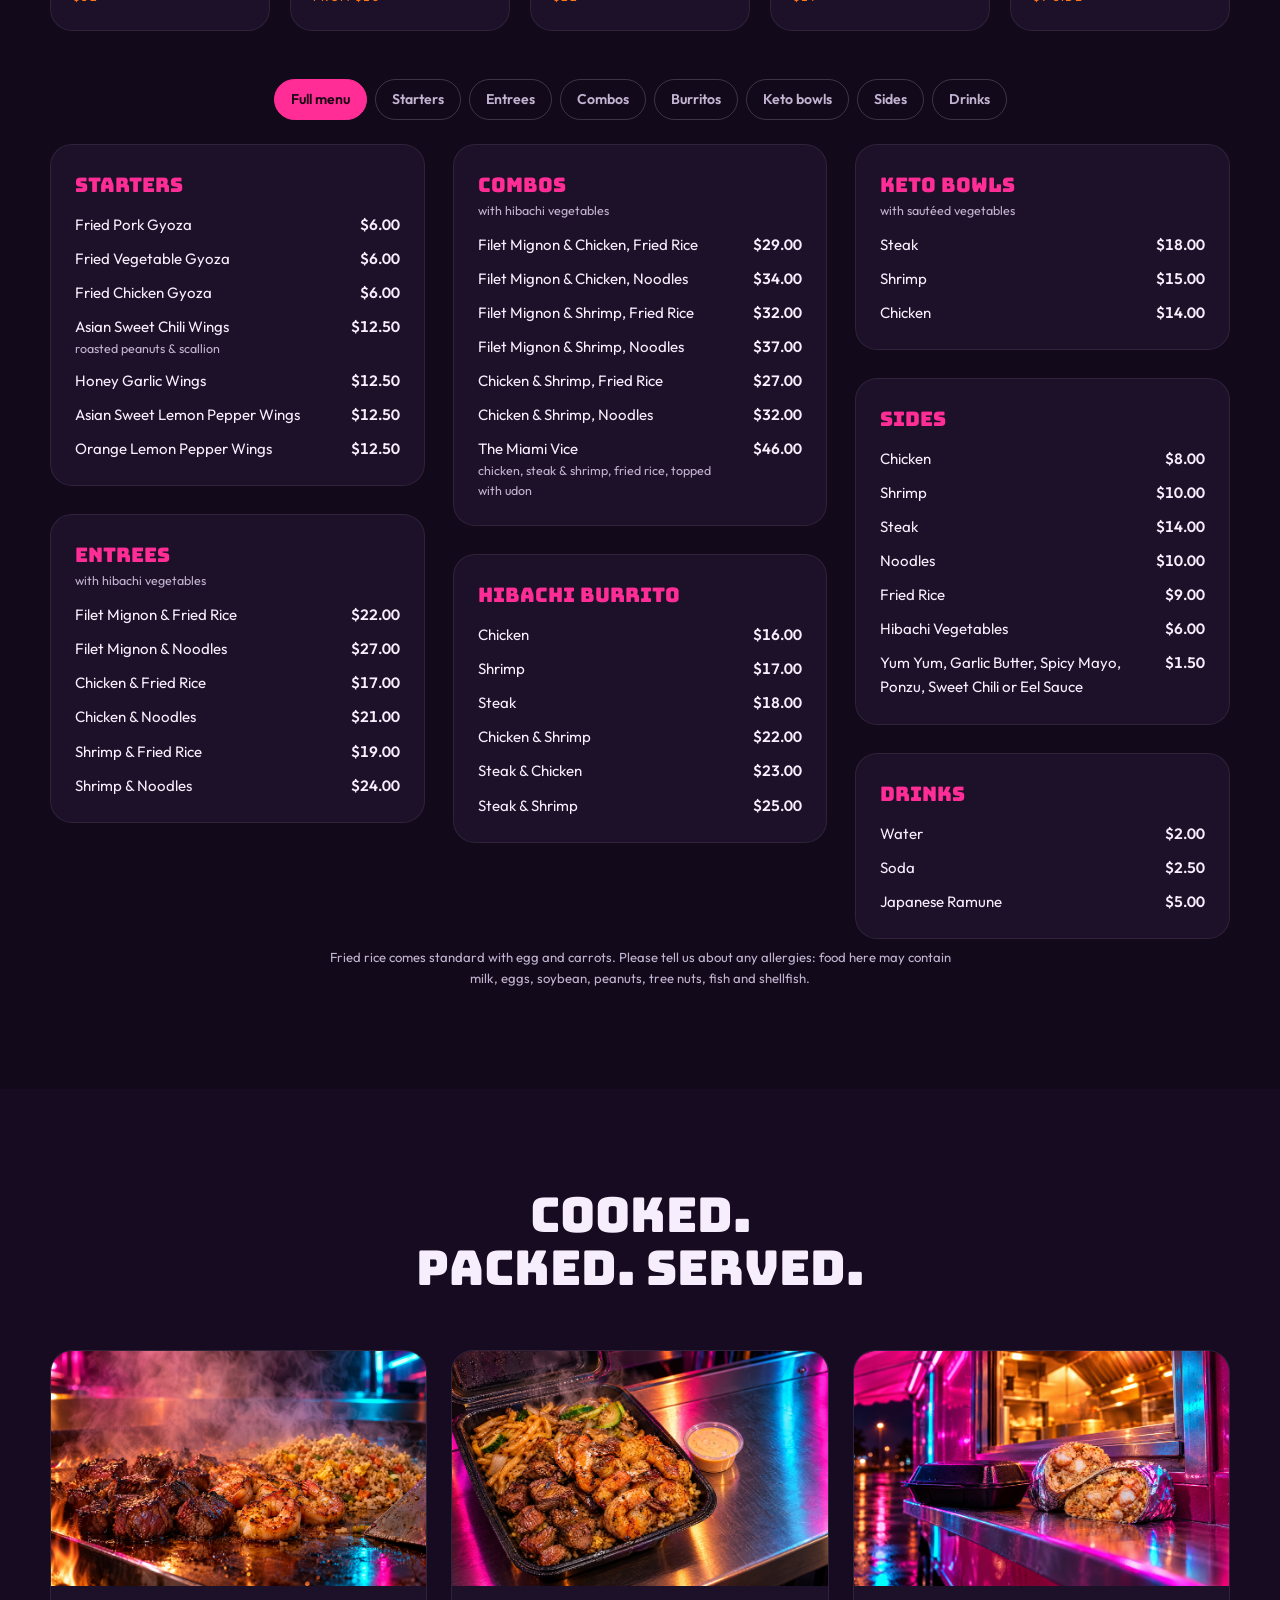
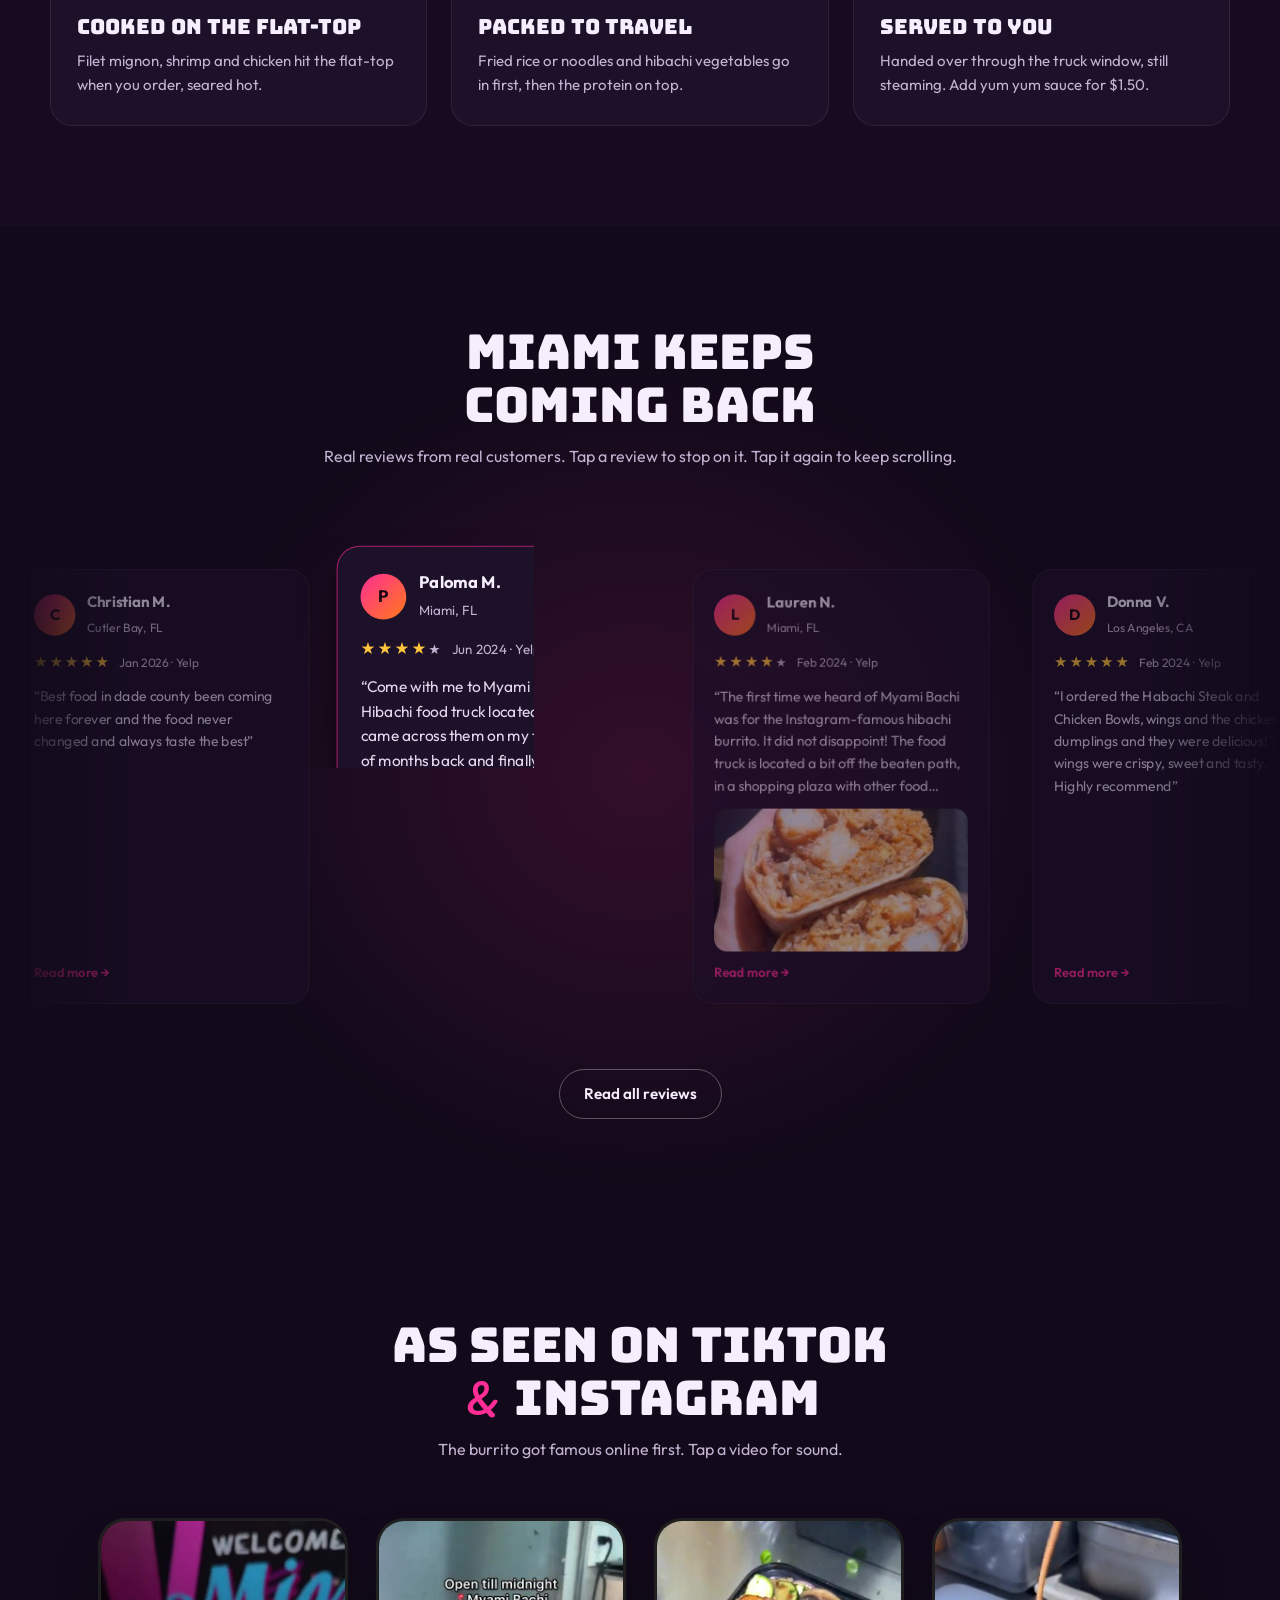
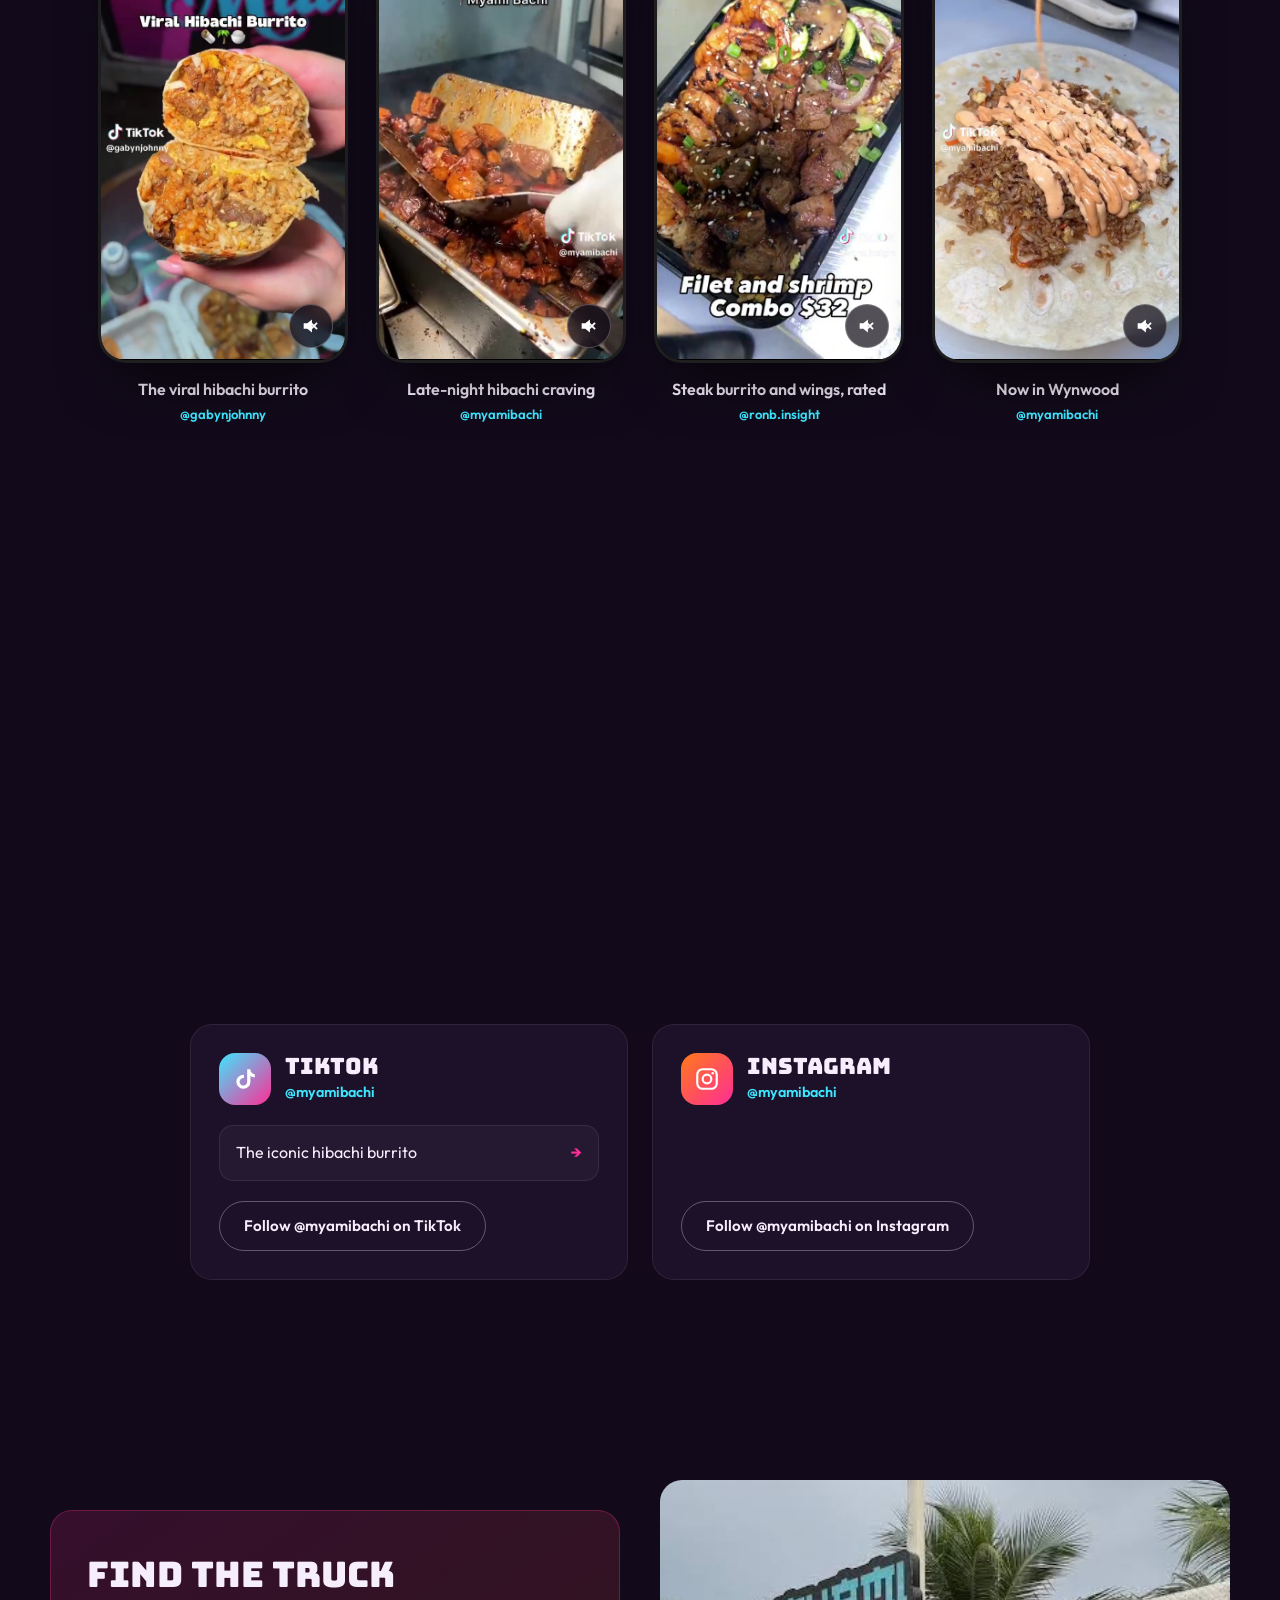
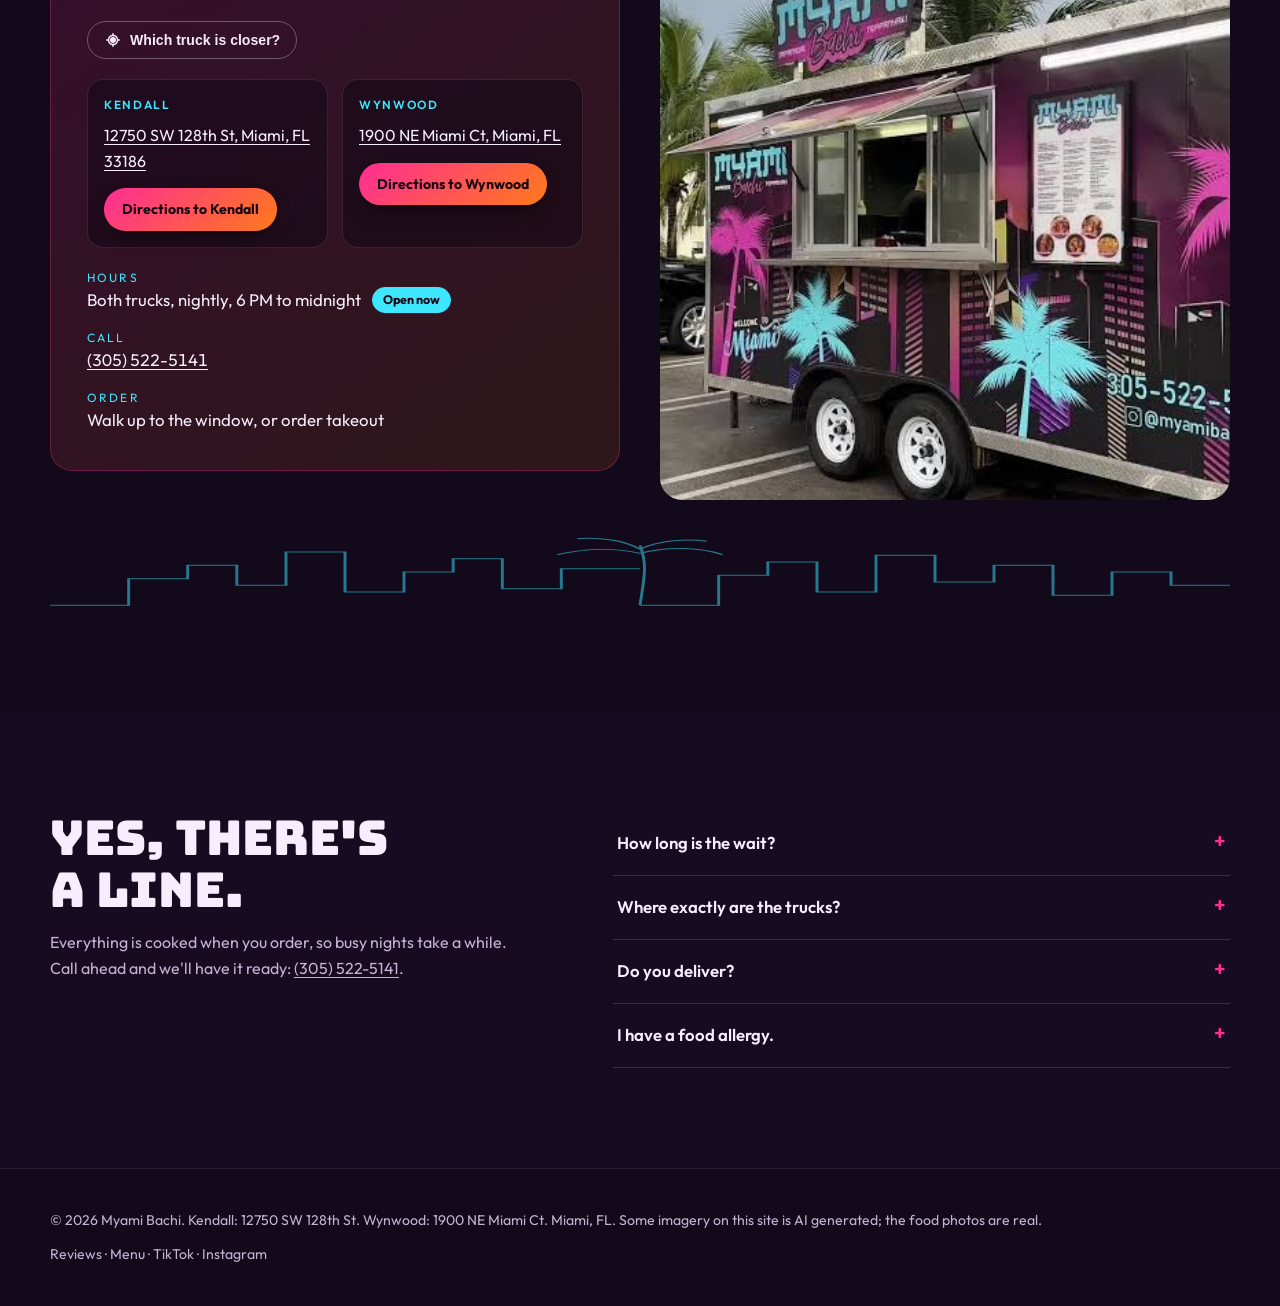
==== commit adcf59e4: "Menu buttons now filter: the chosen category becomes the centerpiece Picking Starters, Burritos, Sid" ====
--- a/index.html
+++ b/index.html
@@ -127,16 +127,17 @@
         </article>
       </div>
 
-      <nav class="menu-jump" aria-label="Jump to a part of the menu">
-        <a href="#menu-starters">Starters</a>
-        <a href="#menu-entrees">Entrees</a>
-        <a href="#menu-combos">Combos</a>
-        <a href="#menu-burritos">Burritos</a>
-        <a href="#menu-keto">Keto bowls</a>
-        <a href="#menu-sides">Sides</a>
-        <a href="#menu-drinks">Drinks</a>
-      </nav>
-      <div class="menu-full">
+      <div class="menu-jump" role="group" aria-label="Show one part of the menu">
+        <button type="button" data-show="all" aria-pressed="true">Full menu</button>
+        <button type="button" data-show="menu-starters" aria-pressed="false" aria-controls="menu-starters">Starters</button>
+        <button type="button" data-show="menu-entrees" aria-pressed="false" aria-controls="menu-entrees">Entrees</button>
+        <button type="button" data-show="menu-combos" aria-pressed="false" aria-controls="menu-combos">Combos</button>
+        <button type="button" data-show="menu-burritos" aria-pressed="false" aria-controls="menu-burritos">Burritos</button>
+        <button type="button" data-show="menu-keto" aria-pressed="false" aria-controls="menu-keto">Keto bowls</button>
+        <button type="button" data-show="menu-sides" aria-pressed="false" aria-controls="menu-sides">Sides</button>
+        <button type="button" data-show="menu-drinks" aria-pressed="false" aria-controls="menu-drinks">Drinks</button>
+      </div>
+      <div class="menu-full" id="menuFull" aria-live="polite">
         <div class="menu-col" id="menu-starters">
           <h3>Starters</h3>
           <ul>
--- a/css/styles.css
+++ b/css/styles.css
@@ -343,21 +343,32 @@
   .mq-card:hover img { filter: saturate(1.2) brightness(1.08); }
 }
 
-/* Menu jump buttons */
-.menu-jump { display: flex; flex-wrap: wrap; justify-content: center; gap: 8px; margin: 48px 0 20px; }
-.menu-jump a {
-  padding: 8px 16px; border-radius: 999px; border: 1px solid rgba(255,255,255,.18); color: var(--muted);
-  font-weight: 600; font-size: .88rem; transition: color .25s var(--ease-out), border-color .25s var(--ease-out), background .25s var(--ease-out);
-}
-.menu-jump a:hover { color: var(--text); border-color: var(--pink); }
-.menu-jump a:active { background: var(--pink); color: var(--ink); }
-.menu-full { margin-top: 20px; }
-.menu-col { scroll-margin-top: 96px; transition: border-color .4s var(--ease-out), box-shadow .4s var(--ease-out); }
-.menu-col.flash { border-color: var(--pink); box-shadow: var(--lift); }
+/* Menu filter: one category at a time becomes the centerpiece */
+.menu-jump { display: flex; flex-wrap: wrap; justify-content: center; gap: 8px; margin: 48px 0 24px; }
+.menu-jump button {
+  padding: 8px 16px; border-radius: 999px; border: 1px solid rgba(255,255,255,.18); background: transparent;
+  color: var(--muted); font: inherit; font-weight: 600; font-size: .88rem; cursor: pointer;
+  transition: color .25s var(--ease-out), border-color .25s var(--ease-out), background .25s var(--ease-out);
+}
+.menu-jump button:hover { color: var(--text); border-color: var(--pink); }
+.menu-jump button[aria-pressed="true"] { background: var(--pink); border-color: var(--pink); color: var(--ink); }
+.menu-full { margin-top: 0; }
+.menu-full.filtered { columns: auto; display: flex; justify-content: center; }
+.menu-full.filtered .menu-col.active {
+  width: min(100%, 620px); margin: 0; padding: 36px 40px; font-size: 1.08rem;
+  border-color: rgba(255,45,149,.5); box-shadow: var(--lift);
+  animation: menuFocus .5s var(--ease-out);
+}
+.menu-full.filtered .menu-col.active h3 { font-size: 1.9rem; margin-bottom: 20px; }
+.menu-full.filtered .menu-col.active ul { gap: 14px; }
+.menu-full.filtered .menu-col.active li { font-size: 1.08rem; }
+@keyframes menuFocus { from { opacity: 0; transform: translateY(14px) scale(.97); } }
 @media (max-width: 720px) {
   .menu-jump { flex-wrap: nowrap; overflow-x: auto; justify-content: flex-start; margin-inline: -16px; padding: 0 16px 4px; scrollbar-width: none; }
   .menu-jump::-webkit-scrollbar { display: none; }
-  .menu-jump a { flex: none; }
+  .menu-jump button { flex: none; }
+  .menu-full.filtered .menu-col.active { padding: 24px 22px; }
+  .menu-full.filtered .menu-col.active h3 { font-size: 1.5rem; }
 }
 
 /* Open now */
